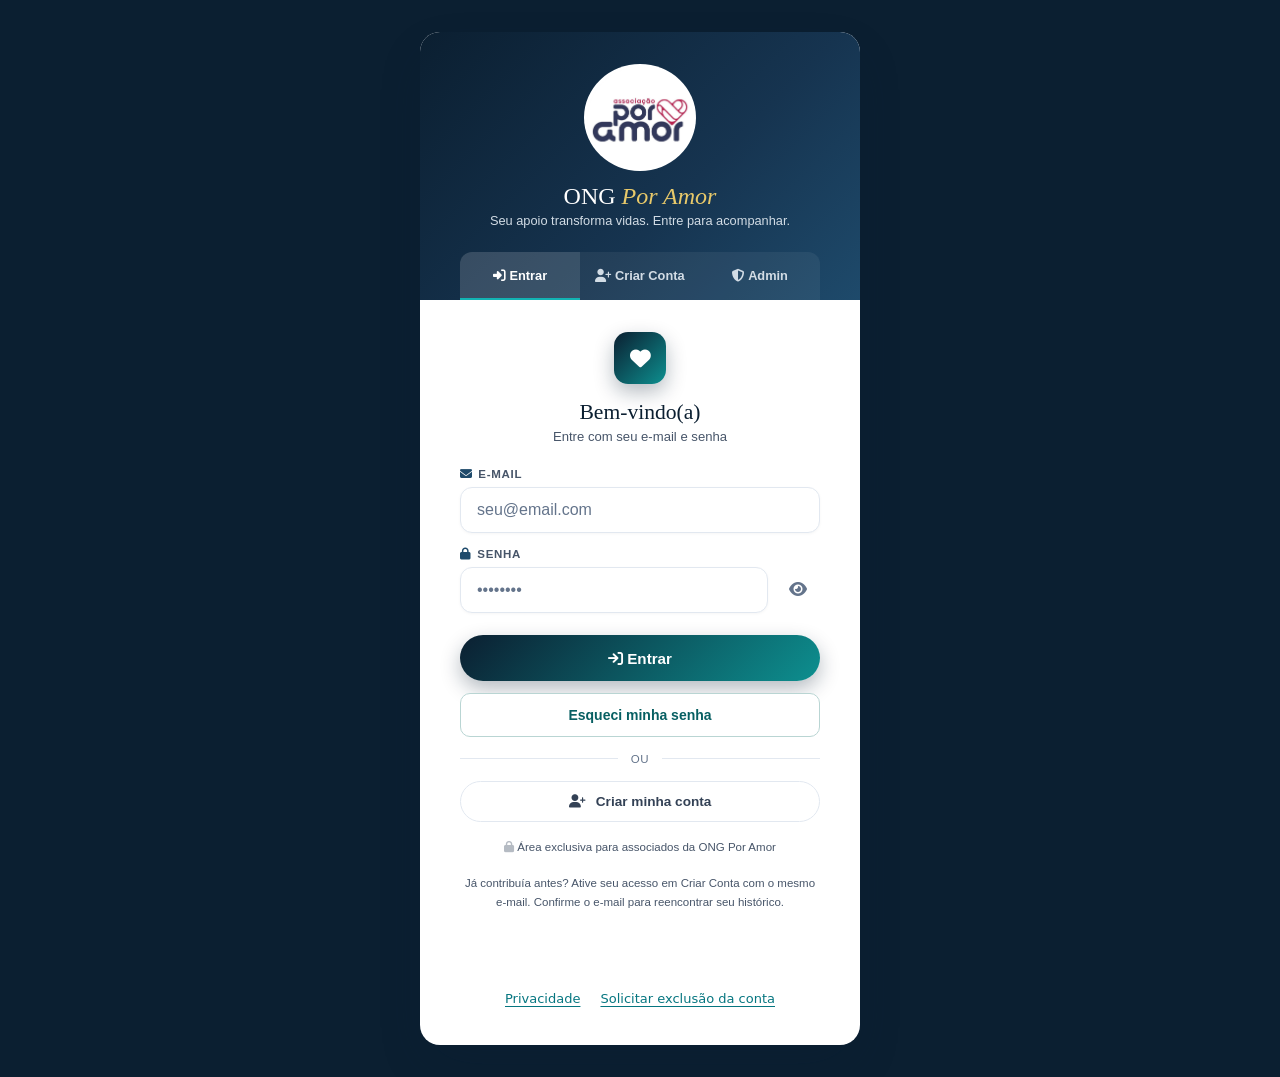
==== index.html @ 37cd0362 "Gera ficha em branco completa de associado em PDF" ====
<!DOCTYPE html>
<html lang="pt-BR">
<head>
<meta charset="UTF-8">
<meta name="viewport" content="width=device-width, initial-scale=1.0">
<title>ONG Por Amor · Sistema Integrado</title>
<meta name="description" content="Faça parte da ONG Por Amor. Acompanhe suas contribuições e ajude a transformar vidas com solidariedade.">
<link rel="canonical" href="https://www.ongporamor.top/">
<meta property="og:type" content="website">
<meta property="og:locale" content="pt_BR">
<meta property="og:site_name" content="ONG Por Amor">
<meta property="og:title" content="ONG Por Amor · Juntos transformamos vidas">
<meta property="og:description" content="Acompanhe suas contribuições e faça parte dessa corrente de solidariedade.">
<meta property="og:url" content="https://www.ongporamor.top/">
<meta property="og:image" content="https://www.ongporamor.top/assets/por-amor-logo.png?v=20261017">
<meta property="og:image:secure_url" content="https://www.ongporamor.top/assets/por-amor-logo.png?v=20261017">
<meta property="og:image:type" content="image/png">
<meta property="og:image:width" content="909">
<meta property="og:image:height" content="867">
<meta property="og:image:alt" content="Logo da Associação Por Amor">
<meta name="twitter:card" content="summary_large_image">
<meta name="twitter:title" content="ONG Por Amor · Juntos transformamos vidas">
<meta name="twitter:description" content="Faça parte dessa corrente de solidariedade.">
<meta name="twitter:image" content="https://www.ongporamor.top/assets/por-amor-logo.png?v=20261017">
<link rel="icon" type="image/png" href="assets/por-amor-logo.png">
<link rel="apple-touch-icon" href="assets/por-amor-logo.png">

<link rel="stylesheet" href="vendor/fontawesome.css?v=c880eb3d25c7">
<script src="vendor/chart-4.4.1.js?v=81ffafe13c37"></script>

<script>
window.__APP_CONFIG__ = {
  SUPA_URL:    'https://unidzfxifxjruonbjspe.supabase.co',
  SUPA_KEY:    'eyJhbGciOiJIUzI1NiIsInR5cCI6IkpXVCJ9.eyJpc3MiOiJzdXBhYmFzZSIsInJlZiI6InVuaWR6ZnhpZnhqcnVvbmJqc3BlIiwicm9sZSI6ImFub24iLCJpYXQiOjE3NzI4NTc0MTEsImV4cCI6MjA4ODQzMzQxMX0.0R_FvMXHDvt34bpa5Fi9pkJcu_zGy8Av86wVaXp2F3o'
};
</script>

<style>
:root{
  --navy:#0b1f31;--navy-mid:#163450;--navy-light:#1e4a6b;
  --teal:#0d8f8f;--teal-light:#12b3b3;--teal-pale:rgba(13,143,143,0.08);
  --gold:#e8c96a;--cream:#faf8f4;
  --white:#fff;--gray-50:#f8fafc;--gray-100:#f1f5f9;
  --gray-200:#e2e8f0;--gray-300:#cbd5e1;--gray-400:#94a3b8;
  --gray-600:#475569;--gray-700:#334155;--gray-900:#0f172a;
  --success:#059669;--success-pale:rgba(5,150,105,0.1);
  --warn:#d97706;--warn-pale:rgba(217,119,6,0.1);
  --error:#dc2626;--error-pale:rgba(220,38,38,0.1);
  --r:12px;--R:20px;--shadow:0 20px 50px -12px rgba(11,31,49,.3);
  --tr:all .22s cubic-bezier(.4,0,.2,1);
}
*,*::before,*::after{margin:0;padding:0;box-sizing:border-box}
html{scroll-behavior:smooth}
body{font-family:'DM Sans',sans-serif;background:var(--navy);min-height:100vh;color:var(--gray-900)}

/* ── APP SHELL ── */
#app{display:flex;flex-direction:column;min-height:100vh}
.view{display:none;min-height:100vh}
.view.active{display:block}

/* ── NAVIGATION BAR ── */
.topbar{
  position:sticky;top:0;z-index:100;
  background:rgba(11,31,49,.95);backdrop-filter:blur(12px);
  border-bottom:1px solid rgba(255,255,255,.07);
  display:flex;align-items:center;padding:0 2rem;height:60px;gap:1rem;
}
.topbar-logo{display:flex;align-items:center;gap:.6rem;margin-right:1.5rem;text-decoration:none}
.topbar-logo .logo-heart{font-size:1.4rem;animation:hb 2.5s ease-in-out infinite}
@keyframes hb{0%,100%{transform:scale(1)}15%{transform:scale(1.12)}30%{transform:scale(1)}45%{transform:scale(1.07)}}
.topbar-logo span{font-family:'DM Serif Display',serif;font-size:1.15rem;color:#fff;font-style:italic}
.topbar-logo .logo-img{height:64px;width:auto;border-radius:6px;margin-right:4px}
.topbar-nav{display:flex;gap:.25rem;flex:1}
.nav-btn{
  background:transparent;border:none;color:rgba(255,255,255,.5);
  padding:.5rem 1rem;border-radius:var(--r);cursor:pointer;
  font-family:'DM Sans',sans-serif;font-size:.85rem;font-weight:500;
  transition:var(--tr);display:flex;align-items:center;gap:.5rem;white-space:nowrap;
}
.nav-btn:hover{background:rgba(255,255,255,.07);color:rgba(255,255,255,.8)}
.nav-btn.active{background:rgba(13,143,143,.2);color:var(--teal-light)}
.nav-btn.admin-btn{margin-left:auto;color:rgba(255,255,255,.25);font-size:.78rem}
.nav-btn.admin-btn:hover{color:rgba(255,255,255,.5)}

/* ── PAGE WRAPPER ── */
.page-wrap{max-width:1100px;margin:0 auto;padding:2rem 1.5rem}

/* ── CARD ── */
.card{background:var(--white);border-radius:var(--R);overflow:hidden;box-shadow:var(--shadow)}

/* ── CARD HEADER ── */
.card-header{
  background:linear-gradient(135deg,var(--navy) 0%,var(--navy-mid) 60%,var(--navy-light) 100%);
  padding:0;position:relative;overflow:hidden;
}
.hdr-art{position:absolute;inset:0;pointer-events:none}
.hdr-art::before{content:'';position:absolute;width:400px;height:400px;border-radius:50%;background:radial-gradient(circle,rgba(13,143,143,.2),transparent 70%);top:-150px;right:-80px}
.hdr-art::after{content:'';position:absolute;width:300px;height:300px;border-radius:50%;background:radial-gradient(circle,rgba(232,201,106,.1),transparent 70%);bottom:-80px;left:40%}
.hdr-inner{position:relative;z-index:1;padding:2.2rem 2.5rem;display:flex;align-items:flex-start;gap:1.5rem}
.hdr-icon{width:64px;height:64px;border-radius:18px;background:linear-gradient(135deg,var(--teal),var(--teal-light));display:flex;align-items:center;justify-content:center;font-size:1.8rem;box-shadow:0 12px 28px rgba(13,143,143,.5);flex-shrink:0;animation:hb 2.5s ease-in-out infinite}
.hdr-tag{font-size:.7rem;font-weight:700;color:var(--teal-light);letter-spacing:.18em;text-transform:uppercase;margin-bottom:.3rem}
.hdr-title{font-family:'DM Serif Display',serif;font-size:2.1rem;color:#fff;line-height:1.1;margin-bottom:.2rem}
.hdr-title em{font-style:italic;color:var(--gold)}
.hdr-sub{font-size:.9rem;font-weight:300;color:rgba(255,255,255,.55);margin-bottom:1.2rem}
.hdr-chips{display:flex;flex-wrap:wrap;gap:.4rem .8rem}
.chip{display:inline-flex;align-items:center;gap:.4rem;font-size:.72rem;color:rgba(255,255,255,.55);background:rgba(255,255,255,.06);border:1px solid rgba(255,255,255,.1);padding:.25rem .8rem;border-radius:100px}
.chip i{color:var(--gold);font-size:.65rem}

/* ── STEP NAV ── */
.step-nav{display:flex;border-top:1px solid rgba(255,255,255,.07)}
.sn-item{flex:1;padding:.9rem 1.2rem;display:flex;align-items:center;gap:.7rem;cursor:pointer;transition:var(--tr);border-right:1px solid rgba(255,255,255,.07);position:relative}
.sn-item:last-child{border-right:none}
.sn-item::after{content:'';position:absolute;bottom:0;left:0;right:0;height:3px;background:var(--teal);transform:scaleX(0);transition:var(--tr)}
.sn-item.active::after{transform:scaleX(1)}
.sn-item.active{background:rgba(255,255,255,.05)}
.sn-num{width:26px;height:26px;border-radius:50%;background:rgba(255,255,255,.08);display:flex;align-items:center;justify-content:center;font-size:.72rem;font-weight:700;color:rgba(255,255,255,.35);transition:var(--tr);flex-shrink:0}
.sn-item.active .sn-num,.sn-item.done .sn-num{background:var(--teal);color:#fff}
.sn-lbl{font-size:.75rem;font-weight:500;color:rgba(255,255,255,.35);transition:var(--tr);line-height:1.2}
.sn-sub{font-size:.65rem;font-weight:400;color:rgba(255,255,255,.2);display:block}
.sn-item.active .sn-lbl,.sn-item.done .sn-lbl{color:rgba(255,255,255,.8)}

/* ── CARD BODY ── */
.card-body{padding:2.5rem;background:var(--gray-50)}
.form-page{display:none;animation:pgIn .35s ease both}
.form-page.active{display:block}
@keyframes pgIn{from{opacity:0;transform:translateX(18px)}to{opacity:1;transform:translateX(0)}}

/* ── PAGE HEADER ── */
.pg-hdr{display:flex;align-items:center;gap:1rem;margin-bottom:2rem}
.pg-icon{width:46px;height:46px;border-radius:13px;background:linear-gradient(135deg,var(--navy-light),var(--teal));display:flex;align-items:center;justify-content:center;color:#fff;font-size:1.1rem;box-shadow:0 8px 18px rgba(13,143,143,.28);flex-shrink:0}
.pg-title{font-family:'DM Serif Display',serif;font-size:1.6rem;color:var(--navy);line-height:1}
.pg-desc{font-size:.82rem;color:var(--gray-600);margin-top:.2rem}

/* ── FORM GRID ── */
.fg{display:grid;gap:1.3rem 1.8rem}
.g1{grid-template-columns:1fr}
.g2{grid-template-columns:repeat(2,1fr)}
.g3{grid-template-columns:repeat(3,1fr)}
.g4{grid-template-columns:repeat(4,1fr)}
.s2{grid-column:span 2}.s3{grid-column:span 3}.s4{grid-column:span 4}
.field{display:flex;flex-direction:column;gap:.45rem;position:relative}
.fl{font-size:.72rem;font-weight:700;text-transform:uppercase;letter-spacing:.06em;color:var(--gray-600);display:flex;align-items:center;gap:.35rem}
.fl i{color:var(--navy-light);font-size:.75rem}
.req{color:var(--error);font-size:.9rem}
.fi{background:var(--white);border:1.5px solid var(--gray-200);border-radius:var(--r);padding:.75rem 1rem;font-size:.92rem;font-family:'DM Sans',sans-serif;color:var(--gray-900);outline:none;transition:var(--tr);box-shadow:0 1px 3px rgba(0,0,0,.04)}
.fi::placeholder{color:var(--gray-400)}
.fi:focus{border-color:var(--teal);box-shadow:0 0 0 4px rgba(13,143,143,.1)}
select.fi{cursor:pointer}
.ferr{font-size:.75rem;color:var(--error);display:none;align-items:center;gap:.3rem;margin-top:-.2rem}
.field.err .fi{border-color:var(--error)}
.field.err .ferr{display:flex}
.field.ok .fi{border-color:rgba(5,150,105,.4)}

/* ── CEP ROW ── */
.cep-row{display:flex;gap:.5rem}
.cep-row .fi{flex:1}
.btn-cep{background:linear-gradient(135deg,var(--teal),var(--navy-light));border:none;color:#fff;padding:.75rem 1.2rem;border-radius:var(--r);font-family:'DM Sans',sans-serif;font-size:.82rem;font-weight:600;cursor:pointer;white-space:nowrap;transition:var(--tr);display:flex;align-items:center;gap:.4rem;box-shadow:0 4px 12px rgba(13,143,143,.3)}
.btn-cep:hover{transform:translateY(-1px);box-shadow:0 8px 20px rgba(13,143,143,.4)}
.btn-cep.ld i{animation:spin .8s linear infinite}
@keyframes spin{to{transform:rotate(360deg)}}

/* ── SECTION SEP ── */
.sep{display:flex;align-items:center;gap:.8rem;margin:2rem 0 1.3rem}
.sep-line{flex:1;height:1px;background:var(--gray-200)}
.sep-lbl{font-size:.7rem;font-weight:700;text-transform:uppercase;letter-spacing:.1em;color:var(--gray-400);white-space:nowrap}

/* ── RADIO CARDS ── */
.rc-wrap{display:flex;flex-wrap:wrap;gap:.8rem;margin-top:.3rem}
.rc{position:relative}
.rc input[type=radio]{position:absolute;opacity:0;width:0;height:0}
.rc-lbl{display:flex;align-items:center;gap:.7rem;padding:.65rem 1.2rem;background:var(--white);border:1.5px solid var(--gray-200);border-radius:100px;cursor:pointer;font-size:.88rem;font-weight:500;color:var(--gray-700);transition:var(--tr);user-select:none;box-shadow:0 1px 3px rgba(0,0,0,.04)}
.rc-lbl i{font-size:.85rem;color:var(--gray-400)}
.rc input:checked+.rc-lbl{border-color:var(--teal);background:rgba(13,143,143,.07);color:var(--navy);box-shadow:0 0 0 3px rgba(13,143,143,.12)}
.rc input:checked+.rc-lbl i{color:var(--teal)}

/* ── AMOUNT BOX ── */
.amount-box{background:var(--white);border:1.5px solid var(--gray-200);border-radius:var(--r);padding:1.2rem 1.5rem;display:flex;align-items:center;gap:1.5rem;flex-wrap:wrap}
.amount-lbl{font-size:.82rem;font-weight:500;color:var(--gray-700);display:flex;align-items:center;gap:.4rem}
.amount-lbl i{color:var(--teal)}
.ai-wrap{display:flex;align-items:center;background:var(--gray-50);border:1.5px solid var(--gray-200);border-radius:var(--r);padding:0 .8rem;transition:var(--tr)}
.ai-wrap:focus-within{border-color:var(--teal);box-shadow:0 0 0 4px rgba(13,143,143,.1)}
.ai-cur{font-weight:700;color:var(--navy-light);font-size:.95rem}
.ai-input{border:none;background:transparent;outline:none;font-family:'DM Serif Display',serif;font-size:1.5rem;color:var(--navy);width:110px;padding:.55rem .4rem}
.ai-per{font-size:.82rem;color:var(--gray-600)}
.amount-hint{font-size:.72rem;color:var(--gray-400);padding:.2rem .7rem;background:var(--gray-50);border-radius:100px}
.amount-hint strong{color:var(--teal)}

/* ── TOGGLES ── */
.toggle-row{display:flex;align-items:center;justify-content:space-between;padding:1.1rem 1.3rem;background:var(--white);border:1.5px solid var(--gray-200);border-radius:var(--r);margin-bottom:.8rem;transition:var(--tr)}
.toggle-row:hover{border-color:var(--gray-300)}
.ti{flex:1;padding-right:1.5rem}
.ti-title{font-size:.92rem;font-weight:600;color:var(--navy)}
.ti-desc{font-size:.78rem;color:var(--gray-600);margin-top:.15rem;line-height:1.5}
.tsw{position:relative;flex-shrink:0}
.tsw input{opacity:0;position:absolute;width:0;height:0}
.trk{display:block;width:48px;height:26px;background:var(--gray-200);border-radius:100px;cursor:pointer;transition:var(--tr);position:relative}
.trk::after{content:'';position:absolute;top:3px;left:3px;width:20px;height:20px;background:#fff;border-radius:50%;transition:var(--tr);box-shadow:0 2px 5px rgba(0,0,0,.2)}
.tsw input:checked+.trk{background:var(--teal)}
.tsw input:checked+.trk::after{transform:translateX(22px)}

/* ── DECLARATION ── */
.decl{background:var(--white);border:1.5px solid var(--gray-200);border-radius:var(--r);padding:1.5rem;border-left:5px solid var(--teal);position:relative;overflow:hidden;margin-bottom:1.5rem}
.decl::before{content:'"';font-family:'DM Serif Display',serif;font-size:7rem;line-height:1;color:rgba(13,143,143,.07);position:absolute;top:-10px;left:8px;pointer-events:none}
.decl p{font-size:.92rem;line-height:1.8;color:var(--gray-700);position:relative;z-index:1}
.decl strong{color:var(--navy)}

/* ── SIGNATURE SECTION ── */
.sig-options{display:flex;gap:1rem;margin-bottom:1.5rem;flex-wrap:wrap}
.sig-opt{flex:1;min-width:200px;padding:1rem 1.3rem;background:var(--white);border:1.5px solid var(--gray-200);border-radius:var(--r);cursor:pointer;transition:var(--tr);display:flex;align-items:center;gap:.8rem}
.sig-opt:hover{border-color:var(--teal)}
.sig-opt.selected{border-color:var(--teal);background:rgba(13,143,143,.06);box-shadow:0 0 0 3px rgba(13,143,143,.12)}
.sig-opt i{font-size:1.3rem;color:var(--gray-400)}
.sig-opt.selected i{color:var(--teal)}
.sig-opt-title{font-size:.88rem;font-weight:600;color:var(--navy)}
.sig-opt-desc{font-size:.75rem;color:var(--gray-600)}
.sig-panel{display:none;animation:pgIn .3s ease both}
.sig-panel.active{display:block}
#canvas-wrap{position:relative;border:1.5px solid var(--gray-200);border-radius:var(--r);overflow:hidden;background:#fff;cursor:crosshair}
canvas#sig-canvas{display:block;touch-action:none;width:100%;height:180px}
.sig-canvas-actions{display:flex;gap:.6rem;margin-top:.5rem}
.btn-sig-clear{background:var(--gray-100);border:1px solid var(--gray-200);color:var(--gray-700);padding:.5rem 1rem;border-radius:var(--r);font-family:'DM Sans',sans-serif;font-size:.82rem;font-weight:600;cursor:pointer;display:flex;align-items:center;gap:.4rem;transition:var(--tr)}
.btn-sig-clear:hover{background:var(--gray-200)}
.govbr-box{background:rgba(0,89,179,.05);border:1.5px solid rgba(0,89,179,.2);border-radius:var(--r);padding:1.5rem;text-align:center}
.govbr-logo{font-size:1.1rem;font-weight:800;color:#1351b4;letter-spacing:.02em;margin-bottom:.5rem}
.govbr-logo span{font-size:.75rem;font-weight:400;display:block;color:#555;margin-top:.1rem}
.btn-govbr{background:#1351b4;border:none;color:#fff;padding:.8rem 2rem;border-radius:var(--r);font-family:'DM Sans',sans-serif;font-size:.9rem;font-weight:700;cursor:pointer;transition:var(--tr);display:inline-flex;align-items:center;gap:.5rem;margin-top:.8rem;box-shadow:0 4px 14px rgba(19,81,180,.3)}
.btn-govbr:hover{background:#0d47a1;transform:translateY(-1px)}

/* ── SUMMARY ── */
.sum-card{background:var(--white);border-radius:var(--r);border:1.5px solid var(--gray-200);overflow:hidden;margin-bottom:1.2rem}
.sum-hdr{background:var(--navy);padding:.9rem 1.3rem;display:flex;align-items:center;gap:.7rem}
.sum-hdr-title{font-size:.82rem;font-weight:600;color:#fff}
.sum-hdr i{color:var(--gold)}
.sum-body{padding:1.2rem 1.3rem}
.sum-row{display:flex;justify-content:space-between;align-items:flex-start;padding:.5rem 0;border-bottom:1px dashed var(--gray-200);gap:1rem}
.sum-row:last-child{border-bottom:none}
.sum-k{font-size:.8rem;color:var(--gray-600);font-weight:500;min-width:130px}
.sum-v{font-size:.88rem;font-weight:600;color:var(--navy);text-align:right}
.sum-v.empty{color:var(--gray-400);font-weight:400;font-style:italic}

/* ── SIG GRID ── */
.sig-grid{display:grid;grid-template-columns:repeat(3,1fr);gap:2rem;margin-top:1.8rem}
.sig-block .sig-lbl{font-size:.72rem;font-weight:700;text-transform:uppercase;letter-spacing:.06em;color:var(--gray-600);margin-bottom:.7rem;display:flex;align-items:center;gap:.35rem}
.sig-line{border-bottom:2px solid var(--navy);padding-bottom:2rem}
.sig-hint{font-size:.75rem;color:var(--gray-400);margin-top:.35rem}

/* ── NAV BUTTONS ── */
.nav-btns{display:flex;justify-content:space-between;align-items:center;margin-top:2.5rem;padding-top:1.8rem;border-top:1px solid var(--gray-200);gap:1rem}
.btn-back{background:transparent;border:1.5px solid var(--gray-300);color:var(--gray-700);padding:.78rem 1.6rem;border-radius:100px;font-family:'DM Sans',sans-serif;font-size:.88rem;font-weight:600;cursor:pointer;transition:var(--tr);display:flex;align-items:center;gap:.5rem}
.btn-back:hover{border-color:var(--gray-600);background:var(--gray-100)}
.btn-next{background:linear-gradient(135deg,var(--teal) 0%,var(--navy-light) 100%);border:none;color:#fff;padding:.78rem 2rem;border-radius:100px;font-family:'DM Sans',sans-serif;font-size:.88rem;font-weight:700;cursor:pointer;transition:var(--tr);display:flex;align-items:center;gap:.5rem;box-shadow:0 8px 20px rgba(13,143,143,.3);margin-left:auto}
.btn-next:hover{transform:translateY(-2px);box-shadow:0 12px 28px rgba(13,143,143,.4)}
.btn-submit-final{background:linear-gradient(135deg,var(--navy) 0%,var(--navy-light) 50%,var(--teal) 100%);border:none;color:#fff;padding:.9rem 2.2rem;border-radius:100px;font-family:'DM Sans',sans-serif;font-size:.92rem;font-weight:700;cursor:pointer;transition:var(--tr);display:flex;align-items:center;gap:.7rem;box-shadow:0 12px 28px rgba(11,31,49,.4);margin-left:auto}
.btn-submit-final:hover{transform:translateY(-2px);box-shadow:0 18px 36px rgba(11,31,49,.5)}

/* ── CARD FOOTER ── */
.card-footer{padding:1.2rem 2.5rem;background:var(--white);border-top:1px solid var(--gray-200);display:flex;justify-content:space-between;align-items:center;flex-wrap:wrap;gap:.5rem}
.cf-l,.cf-r{font-size:.78rem;color:var(--gray-400);display:flex;align-items:center;gap:.4rem}

/* ── SUCCESS ── */
.success-screen{display:none;text-align:center;padding:4rem 2rem;animation:pgIn .5s ease both}
.success-screen.active{display:block}
.suc-icon{width:90px;height:90px;background:linear-gradient(135deg,var(--teal),var(--navy-light));border-radius:50%;display:flex;align-items:center;justify-content:center;font-size:2.2rem;color:#fff;margin:0 auto 1.8rem;box-shadow:0 20px 40px rgba(13,143,143,.4);animation:popIn .5s cubic-bezier(.175,.885,.32,1.275) both .2s}
@keyframes popIn{from{transform:scale(0);opacity:0}to{transform:scale(1);opacity:1}}
.suc-title{font-family:'DM Serif Display',serif;font-size:2.2rem;color:var(--navy);margin-bottom:.8rem}
.suc-desc{font-size:.95rem;color:var(--gray-600);max-width:460px;margin:0 auto 1.8rem;line-height:1.7}
.pix-box{background:var(--gray-50);border:1.5px solid var(--gray-200);border-radius:var(--r);padding:1.3rem 1.8rem;max-width:480px;margin:0 auto;text-align:left}
.pix-title{font-size:.7rem;font-weight:700;text-transform:uppercase;letter-spacing:.08em;color:var(--teal);margin-bottom:.7rem}
.pix-key{font-family:'DM Serif Display',serif;font-size:1.4rem;color:var(--navy);background:#fff;border:1.5px solid var(--gray-200);padding:.7rem 1.1rem;border-radius:var(--r);display:flex;align-items:center;justify-content:space-between;gap:.8rem;margin-bottom:.5rem;flex-wrap:wrap}
.btn-copy{background:var(--teal);border:none;color:#fff;padding:.35rem .9rem;border-radius:100px;font-size:.76rem;font-weight:600;cursor:pointer;font-family:'DM Sans',sans-serif;transition:var(--tr)}
.btn-copy:hover{background:var(--navy-light)}

/* ── TOAST ── */
.toast{position:fixed;bottom:1.8rem;left:50%;transform:translateX(-50%) translateY(120px);background:var(--navy);color:#fff;padding:.7rem 1.4rem;border-radius:100px;font-size:.88rem;font-weight:500;box-shadow:0 10px 30px rgba(0,0,0,.3);z-index:9999;display:flex;align-items:center;gap:.5rem;transition:transform .3s cubic-bezier(.175,.885,.32,1.275);white-space:nowrap}
.toast.show{transform:translateX(-50%) translateY(0)}
.toast i{color:var(--teal-light)}
.toast.err i{color:#f87171}

/* ── EYE TOGGLE (senha visível) ── */
.pw-wrap{display:flex;align-items:center;gap:.5rem}
.pw-wrap .fi{flex:1}
.btn-eye{background:none;border:none;cursor:pointer;color:var(--gray-400);font-size:1rem;line-height:1;padding:.3rem .4rem;transition:color .15s;flex-shrink:0}
.btn-eye:hover{color:var(--navy-light)}

/* ── SELEÇÃO TIPO (Associado / Doador) ── */
.tipo-select-overlay{
  position:fixed;inset:0;background:rgba(11,31,49,.92);
  display:none;align-items:center;justify-content:center;
  z-index:500;padding:1.5rem;backdrop-filter:blur(6px);
}
.tipo-select-overlay.active{display:flex}
.tipo-card{
  background:var(--white);border-radius:var(--R);
  padding:0;max-width:520px;width:100%;overflow:hidden;
  box-shadow:var(--shadow);animation:pgIn .3s ease both;
}
.tipo-card-top{
  background:linear-gradient(135deg,var(--navy),var(--navy-mid),var(--navy-light));
  padding:2rem 2.5rem;text-align:center;position:relative;overflow:hidden;
}
.tipo-card-top::before{content:'';position:absolute;width:300px;height:300px;border-radius:50%;background:radial-gradient(circle,rgba(13,143,143,.25),transparent 70%);top:-100px;right:-80px}
.tipo-card-top-title{font-family:'DM Serif Display',serif;font-size:1.6rem;color:#fff;margin-bottom:.3rem}
.tipo-card-top-sub{font-size:.82rem;color:rgba(255,255,255,.5)}
.tipo-options{display:grid;grid-template-columns:1fr 1fr;gap:1.2rem;padding:2rem 2rem 1.5rem}
.tipo-opt{
  border:2px solid var(--gray-200);border-radius:var(--R);padding:1.6rem 1.2rem;
  text-align:center;cursor:pointer;transition:var(--tr);background:var(--white);
}
.tipo-opt:hover{border-color:var(--teal);transform:translateY(-2px);box-shadow:0 8px 24px rgba(13,143,143,.15)}
.tipo-opt.selected{border-color:var(--teal);background:rgba(13,143,143,.06);box-shadow:0 0 0 4px rgba(13,143,143,.12)}
.tipo-opt-icon{font-size:2.5rem;margin-bottom:.8rem;display:block}
.tipo-opt-title{font-family:'DM Serif Display',serif;font-size:1.2rem;color:var(--navy);margin-bottom:.4rem}
.tipo-opt-desc{font-size:.78rem;color:var(--gray-600);line-height:1.5}
.tipo-footer{padding:0 2rem 2rem;display:flex;gap:.8rem;justify-content:center}

/* ── FICHA DOADOR ── */
.donor-form-overlay{
  position:fixed;inset:0;background:rgba(11,31,49,.92);
  display:none;align-items:center;justify-content:center;
  z-index:500;padding:1.5rem;backdrop-filter:blur(6px);overflow-y:auto;
}
.donor-form-overlay.active{display:flex}
.donor-form-card{
  background:var(--white);border-radius:var(--R);
  max-width:500px;width:100%;overflow:hidden;
  box-shadow:var(--shadow);animation:pgIn .3s ease both;
}
.donor-form-hdr{
  background:linear-gradient(135deg,var(--navy),var(--navy-mid));
  padding:1.5rem 2rem;color:#fff;
}
.donor-form-hdr-title{font-family:'DM Serif Display',serif;font-size:1.4rem;margin-bottom:.2rem}
.donor-form-hdr-sub{font-size:.82rem;color:rgba(255,255,255,.5)}
.donor-form-body{padding:2rem}

/* ── ÁREA DO DOADOR ── */
#view-doador{display:none;min-height:100vh}
#view-doador.active{display:block}

/* ── SIG REQUIRED BANNER ── */
.sig-required-banner{
  display:none;background:var(--error-pale);border:1.5px solid rgba(220,38,38,.25);
  border-radius:var(--r);padding:.9rem 1.2rem;margin-bottom:1rem;
  font-size:.85rem;color:var(--error);font-weight:600;
  align-items:center;gap:.6rem;
}
.sig-required-banner.show{display:flex}

/* ═══════════════════════════════════════
   LOGIN UNIFICADO (Abas: Entrar / Cadastrar / Admin)
═══════════════════════════════════════ */
#view-admin-login{
  background:var(--navy);
  min-height:100vh;
  display:none;
  align-items:center;
  justify-content:center;
  padding:2rem;
  position:relative;
  overflow:hidden;
}
#view-admin-login.active{display:flex;}
.login-card{background:var(--white);border-radius:var(--R);padding:0;width:100%;max-width:440px;box-shadow:var(--shadow);text-align:center;overflow:hidden;position:relative;z-index:1}
.login-card-top{background:linear-gradient(135deg,var(--navy) 0%,var(--navy-mid) 60%,var(--navy-light) 100%);padding:2rem 2.5rem 0;text-align:center}
.login-logo-img{height:72px;width:auto;border-radius:10px;margin-bottom:.8rem}
.login-card-top-title{font-family:'DM Serif Display',serif;font-size:1.5rem;color:#fff;margin-bottom:.2rem}
.login-card-top-sub{font-size:.8rem;color:rgba(255,255,255,.5);margin-bottom:1.5rem}

/* Tab switcher */
.login-tabs{display:flex;background:rgba(255,255,255,.06);border-radius:var(--r) var(--r) 0 0;overflow:hidden;margin:0 -0px}
.login-tab{flex:1;padding:.75rem .5rem;font-family:'DM Sans',sans-serif;font-size:.8rem;font-weight:600;color:rgba(255,255,255,.4);border:none;background:transparent;cursor:pointer;transition:var(--tr);border-bottom:2px solid transparent}
.login-tab.active{color:#fff;background:rgba(255,255,255,.1);border-bottom-color:var(--teal-light)}
.login-tab:hover:not(.active){color:rgba(255,255,255,.7);background:rgba(255,255,255,.05)}

/* Card body */
.login-body{padding:2rem 2.5rem 2.5rem}
.login-panel{display:none}
.login-panel.active{display:block;animation:pgIn .25s ease both}
.login-icon{width:52px;height:52px;background:linear-gradient(135deg,var(--navy),var(--teal));border-radius:14px;display:flex;align-items:center;justify-content:center;font-size:1.3rem;color:#fff;margin:0 auto 1rem;box-shadow:0 8px 20px rgba(11,31,49,.3)}
.login-title{font-family:'DM Serif Display',serif;font-size:1.35rem;color:var(--navy);margin-bottom:.25rem}
.login-sub{font-size:.82rem;color:var(--gray-600);margin-bottom:1.5rem}
.login-field{text-align:left;margin-bottom:.9rem}
.login-err{background:var(--error-pale);border:1px solid rgba(220,38,38,.2);border-radius:var(--r);padding:.75rem 1rem;font-size:.82rem;color:var(--error);display:none;align-items:center;gap:.5rem;margin-bottom:.9rem}
.login-err.show{display:flex}
.login-ok{background:var(--success-pale);border:1px solid rgba(5,150,105,.2);border-radius:var(--r);padding:.75rem 1rem;font-size:.82rem;color:var(--success);display:none;align-items:center;gap:.5rem;margin-bottom:.9rem}
.login-ok.show{display:flex}
.btn-login{width:100%;background:linear-gradient(135deg,var(--navy),var(--teal));border:none;color:#fff;padding:.9rem;border-radius:100px;font-family:'DM Sans',sans-serif;font-size:.95rem;font-weight:700;cursor:pointer;transition:var(--tr);box-shadow:0 8px 20px rgba(11,31,49,.3);margin-top:.5rem}
.btn-login:hover{transform:translateY(-2px);box-shadow:0 12px 28px rgba(11,31,49,.4)}
.btn-login:disabled{opacity:.6;cursor:not-allowed;transform:none}
.login-hint{font-size:.72rem;color:var(--gray-400);margin-top:1rem;line-height:1.5}
.login-divider{display:flex;align-items:center;gap:.8rem;margin:1rem 0;font-size:.72rem;color:var(--gray-400);text-transform:uppercase;letter-spacing:.06em}
.login-divider::before,.login-divider::after{content:'';flex:1;height:1px;background:var(--gray-200)}

/* ═══════════════════════════════════════
   ÁREA DO ASSOCIADO
═══════════════════════════════════════ */
#view-associado{background:var(--gray-50);min-height:100vh}
.assoc-topbar{background:var(--navy);padding:0 2rem;height:56px;display:flex;align-items:center;gap:1rem;border-bottom:1px solid rgba(255,255,255,.07)}
.assoc-brand{font-family:'DM Serif Display',serif;font-style:italic;color:#fff;font-size:1.05rem;display:flex;align-items:center;gap:.5rem}
.assoc-brand img{height:28px;width:auto;border-radius:4px}
.assoc-badge{font-size:.68rem;font-weight:700;background:rgba(232,201,106,.2);color:var(--gold);padding:.15rem .6rem;border-radius:100px;text-transform:uppercase;letter-spacing:.08em}
.assoc-tabs{display:flex;gap:.2rem;margin-left:1rem}
.assoc-tab{background:transparent;border:none;color:rgba(255,255,255,.4);padding:.4rem .9rem;border-radius:var(--r);cursor:pointer;font-family:'DM Sans',sans-serif;font-size:.8rem;font-weight:500;transition:var(--tr)}
.assoc-tab:hover{color:rgba(255,255,255,.7);background:rgba(255,255,255,.05)}
.assoc-tab.active{background:rgba(232,201,106,.15);color:var(--gold)}
.assoc-spacer{flex:1}
.assoc-content{max-width:1100px;margin:0 auto;padding:2rem 1.5rem;display:grid;gap:1.5rem}
.assoc-panel{display:none;min-height:60vh}
.assoc-panel.active{display:block;animation:fadeIn .2s ease both}
@keyframes fadeIn{from{opacity:0}to{opacity:1}}

/* Boas-vindas */
.assoc-welcome{background:linear-gradient(135deg,var(--navy) 0%,var(--navy-mid) 60%,var(--navy-light) 100%);border-radius:var(--R);padding:2rem 2.5rem;color:#fff;display:flex;align-items:center;gap:2rem;margin-bottom:1.5rem;position:relative;overflow:hidden}
.assoc-welcome::after{content:'❤️';position:absolute;right:2rem;top:50%;transform:translateY(-50%);font-size:5rem;opacity:.08}
.assoc-welcome-avatar{width:56px;height:56px;border-radius:50%;background:linear-gradient(135deg,var(--teal),var(--gold));display:flex;align-items:center;justify-content:center;font-size:1.4rem;font-weight:700;color:#fff;flex-shrink:0;box-shadow:0 8px 20px rgba(0,0,0,.2)}
.assoc-welcome-name{font-family:'DM Serif Display',serif;font-size:1.5rem;line-height:1.1}
.assoc-welcome-sub{font-size:.83rem;color:rgba(255,255,255,.55);margin-top:.25rem}

/* Cards de info */
.assoc-cards{display:grid;grid-template-columns:repeat(auto-fit,minmax(220px,1fr));gap:1rem;margin-bottom:1.5rem}
.assoc-card{background:var(--white);border-radius:var(--R);padding:1.5rem;box-shadow:0 2px 8px rgba(0,0,0,.06);border:1px solid var(--gray-100)}
.assoc-card-icon{width:40px;height:40px;border-radius:12px;display:flex;align-items:center;justify-content:center;font-size:1rem;margin-bottom:.8rem}
.assoc-card-icon.teal{background:var(--teal-pale);color:var(--teal)}
.assoc-card-icon.gold{background:rgba(232,201,106,.12);color:var(--warn)}
.assoc-card-icon.green{background:var(--success-pale);color:var(--success)}
.assoc-card-icon.red{background:var(--error-pale);color:var(--error)}
.assoc-card-label{font-size:.72rem;font-weight:700;text-transform:uppercase;letter-spacing:.06em;color:var(--gray-400);margin-bottom:.3rem}
.assoc-card-value{font-family:'DM Serif Display',serif;font-size:1.6rem;color:var(--navy);line-height:1}
.assoc-card-sub{font-size:.78rem;color:var(--gray-600);margin-top:.3rem}

/* Seção ficha resumo */
.assoc-section{background:var(--white);border-radius:var(--R);border:1px solid var(--gray-100);overflow:hidden;box-shadow:0 2px 8px rgba(0,0,0,.06)}
.assoc-section-hdr{background:var(--gray-50);padding:1rem 1.5rem;border-bottom:1px solid var(--gray-100);display:flex;align-items:center;justify-content:space-between;gap:1rem}
.assoc-section-title{font-size:.9rem;font-weight:700;color:var(--navy);display:flex;align-items:center;gap:.5rem}
.assoc-section-body{padding:1.5rem}
.assoc-row{display:flex;gap:.5rem;padding:.55rem 0;border-bottom:1px solid var(--gray-50);align-items:flex-start}
.assoc-row:last-child{border-bottom:none}
.assoc-key{font-size:.78rem;font-weight:700;text-transform:uppercase;letter-spacing:.04em;color:var(--gray-400);min-width:140px;padding-top:.05rem}
.assoc-val{font-size:.88rem;color:var(--navy);font-weight:500}

/* Pagamentos do associado */
.pay-list{display:flex;flex-direction:column;gap:.7rem}
.pay-item{display:flex;align-items:center;gap:1rem;padding:1rem 1.2rem;border-radius:var(--r);border:1.5px solid var(--gray-200);background:var(--white);transition:var(--tr)}
.pay-item.pago{border-color:rgba(5,150,105,.2);background:rgba(5,150,105,.03)}
.pay-item.pendente{border-color:rgba(217,119,6,.25);background:rgba(217,119,6,.03)}
.pay-item.vencido{border-color:rgba(220,38,38,.2);background:rgba(220,38,38,.03)}
.pay-item-icon{width:36px;height:36px;border-radius:10px;display:flex;align-items:center;justify-content:center;font-size:.95rem;flex-shrink:0}
.pay-item.pago .pay-item-icon{background:var(--success-pale);color:var(--success)}
.pay-item.pendente .pay-item-icon{background:var(--warn-pale);color:var(--warn)}
.pay-item.vencido .pay-item-icon{background:var(--error-pale);color:var(--error)}
.pay-item-mes{font-weight:700;color:var(--navy);font-size:.9rem}
.pay-item-info{font-size:.78rem;color:var(--gray-600)}
.pay-item-val{margin-left:auto;font-weight:700;font-size:.95rem}
.pay-item.pago .pay-item-val{color:var(--success)}
.pay-item.pendente .pay-item-val{color:var(--warn)}
.pay-item.vencido .pay-item-val{color:var(--error)}
.pay-item-badge{font-size:.68rem;font-weight:700;padding:.15rem .6rem;border-radius:100px;text-transform:uppercase;letter-spacing:.05em;margin-left:.5rem}
.pay-badge-pago{background:var(--success-pale);color:var(--success)}
.pay-badge-pend{background:var(--warn-pale);color:var(--warn)}
.pay-badge-venc{background:var(--error-pale);color:var(--error)}

/* Botão MP no painel do associado */
.btn-mp-pagar{display:inline-flex;align-items:center;gap:.6rem;background:linear-gradient(135deg,#009ee3,#0070b4);color:#fff;border:none;padding:.7rem 1.4rem;border-radius:100px;font-family:'DM Sans',sans-serif;font-size:.85rem;font-weight:700;cursor:pointer;box-shadow:0 6px 18px rgba(0,158,226,.3);transition:var(--tr)}
.btn-mp-pagar:hover{transform:translateY(-2px);box-shadow:0 10px 24px rgba(0,158,226,.4)}

.assoc-no-ficha{text-align:center;padding:3rem 2rem;color:var(--gray-400)}
.assoc-no-ficha i{font-size:3rem;margin-bottom:1rem;display:block;color:var(--gray-300)}
.assoc-no-ficha p{font-size:.9rem;margin-bottom:1.5rem;line-height:1.6}

/* ═══════════════════════════════════════
   ADMIN PANEL
═══════════════════════════════════════ */
#view-admin{background:var(--gray-50);min-height:100vh}
.admin-topbar{background:var(--navy);padding:0 2rem;height:56px;display:flex;align-items:center;gap:1.2rem;border-bottom:1px solid rgba(255,255,255,.07)}
.admin-brand{font-family:'DM Serif Display',serif;font-style:italic;color:#fff;font-size:1.1rem;display:flex;align-items:center;gap:.5rem}
.admin-brand .logo-img{height:28px;width:auto;border-radius:4px}
.admin-badge{font-size:.68rem;font-weight:700;background:rgba(13,143,143,.3);color:var(--teal-light);padding:.15rem .6rem;border-radius:100px;text-transform:uppercase;letter-spacing:.08em}
.admin-tabs{display:flex;gap:.2rem;margin-left:1.5rem}
.atab{background:transparent;border:none;color:rgba(255,255,255,.4);padding:.4rem .9rem;border-radius:var(--r);cursor:pointer;font-family:'DM Sans',sans-serif;font-size:.8rem;font-weight:500;transition:var(--tr)}
.atab:hover{color:rgba(255,255,255,.7);background:rgba(255,255,255,.05)}
.atab.active{background:rgba(13,143,143,.2);color:var(--teal-light)}
.atab-spacer{flex:1}
.btn-logout{background:transparent;border:1px solid rgba(255,255,255,.15);color:rgba(255,255,255,.4);padding:.35rem .9rem;border-radius:100px;font-family:'DM Sans',sans-serif;font-size:.75rem;cursor:pointer;transition:var(--tr)}
.btn-logout:hover{color:rgba(255,255,255,.7);border-color:rgba(255,255,255,.3)}
.admin-content{padding:1.8rem 2rem;max-width:1300px;margin:0 auto}
.admin-view{display:none;min-height:60vh}
.admin-view.active{display:block;animation:fadeIn .2s ease both}

/* Filters */
.filters-bar{background:var(--white);border:1px solid var(--gray-200);border-radius:var(--R);padding:1.2rem 1.5rem;margin-bottom:1.5rem;display:flex;flex-wrap:wrap;gap:1rem;align-items:flex-end}
.filter-group{display:flex;flex-direction:column;gap:.35rem;min-width:140px}
.filter-label{font-size:.7rem;font-weight:700;text-transform:uppercase;letter-spacing:.06em;color:var(--gray-600)}
.filter-input{background:var(--gray-50);border:1.5px solid var(--gray-200);border-radius:var(--r);padding:.55rem .9rem;font-size:.85rem;font-family:'DM Sans',sans-serif;outline:none;transition:var(--tr)}
.filter-input:focus{border-color:var(--teal);box-shadow:0 0 0 3px rgba(13,143,143,.1)}
.btn-filter-clear{background:transparent;border:1.5px solid var(--gray-200);color:var(--gray-600);padding:.55rem 1rem;border-radius:var(--r);font-family:'DM Sans',sans-serif;font-size:.82rem;font-weight:600;cursor:pointer;transition:var(--tr);display:flex;align-items:center;gap:.4rem;align-self:flex-end}
.btn-filter-clear:hover{border-color:var(--gray-400);background:var(--gray-100)}

/* Table */
.table-wrap{background:var(--white);border:1px solid var(--gray-200);border-radius:var(--R);overflow:hidden}
.table-header{padding:1rem 1.5rem;border-bottom:1px solid var(--gray-200);display:flex;align-items:center;justify-content:space-between;gap:1rem;flex-wrap:wrap}
.table-title{font-size:.9rem;font-weight:700;color:var(--navy);display:flex;align-items:center;gap:.5rem}
.badge{display:inline-flex;align-items:center;padding:.2rem .7rem;border-radius:100px;font-size:.72rem;font-weight:700}
.badge-blue{background:rgba(30,74,107,.1);color:var(--navy-light)}
.badge-green{background:var(--success-pale);color:var(--success)}
.badge-warn{background:var(--warn-pale);color:var(--warn)}
.badge-red{background:var(--error-pale);color:var(--error)}
.badge-gray{background:var(--gray-100);color:var(--gray-600)}
.table-scroll{overflow-x:auto}
table{width:100%;border-collapse:collapse}
th{font-size:.72rem;font-weight:700;text-transform:uppercase;letter-spacing:.04em;color:var(--gray-600);padding:.7rem 1rem;background:var(--gray-50);border-bottom:1px solid var(--gray-200);text-align:left;white-space:nowrap}
td{font-size:.85rem;color:var(--gray-700);padding:.75rem 1rem;border-bottom:1px solid var(--gray-100);vertical-align:middle}
tr:last-child td{border-bottom:none}
tr:hover td{background:var(--gray-50)}
.td-name{font-weight:600;color:var(--navy)}
.td-num{font-size:.78rem;color:var(--gray-400)}

/* Action buttons */
.btn-sm{padding:.35rem .8rem;border-radius:var(--r);font-family:'DM Sans',sans-serif;font-size:.75rem;font-weight:600;cursor:pointer;transition:var(--tr);border:none;display:inline-flex;align-items:center;gap:.3rem;white-space:nowrap}
.btn-sm-teal{background:rgba(13,143,143,.1);color:var(--teal);border:1px solid rgba(13,143,143,.2)}
.btn-sm-teal:hover{background:var(--teal);color:#fff}
.btn-sm-green{background:var(--success-pale);color:var(--success);border:1px solid rgba(5,150,105,.2)}
.btn-sm-green:hover{background:var(--success);color:#fff}
.btn-sm-warn{background:var(--warn-pale);color:var(--warn);border:1px solid rgba(217,119,6,.2)}
.btn-sm-warn:hover{background:var(--warn);color:#fff}
.btn-sm-navy{background:rgba(11,31,49,.08);color:var(--navy);border:1px solid rgba(11,31,49,.15)}
.btn-sm-navy:hover{background:var(--navy);color:#fff}
.btn-sm-red{background:var(--error-pale);color:var(--error);border:1px solid rgba(220,38,38,.2)}
.actions-cell{display:flex;gap:.4rem;flex-wrap:wrap}

/* Payment checklist */
.pay-month-row{display:flex;align-items:center;gap:.5rem;flex-wrap:wrap}
.pay-chip{display:inline-flex;align-items:center;gap:.3rem;padding:.25rem .6rem;border-radius:100px;font-size:.7rem;font-weight:600;cursor:pointer;border:1px solid transparent;transition:var(--tr)}
.pay-chip.paid{background:var(--success-pale);color:var(--success);border-color:rgba(5,150,105,.2)}
.pay-chip.pending{background:var(--warn-pale);color:var(--warn);border-color:rgba(217,119,6,.2)}
.pay-chip.overdue{background:var(--error-pale);color:var(--error);border-color:rgba(220,38,38,.2)}

/* Modal */
.modal-overlay{position:fixed;inset:0;background:rgba(11,31,49,.6);backdrop-filter:blur(4px);z-index:500;display:none;align-items:center;justify-content:center;padding:1.5rem}
.modal-overlay.open{display:flex}
.modal{background:var(--white);border-radius:var(--R);width:100%;max-width:580px;max-height:88vh;overflow-y:auto;box-shadow:var(--shadow);animation:popIn .3s ease both}
.modal-hdr{padding:1.3rem 1.5rem;border-bottom:1px solid var(--gray-200);display:flex;align-items:center;justify-content:space-between}
.modal-title{font-size:1rem;font-weight:700;color:var(--navy);display:flex;align-items:center;gap:.5rem}
.modal-close{background:var(--gray-100);border:none;width:30px;height:30px;border-radius:50%;cursor:pointer;font-size:.9rem;color:var(--gray-600);display:flex;align-items:center;justify-content:center;transition:var(--tr)}
.modal-close:hover{background:var(--gray-200)}
.modal-body{padding:1.5rem}
.msg-template{background:var(--gray-50);border:1.5px solid var(--gray-200);border-radius:var(--r);padding:1rem;font-size:.88rem;color:var(--gray-700);line-height:1.7;white-space:pre-wrap;margin-bottom:1.2rem}
.modal-actions{display:flex;gap:.7rem;flex-wrap:wrap}
.btn-wa{background:#25D366;border:none;color:#fff;padding:.7rem 1.4rem;border-radius:100px;font-family:'DM Sans',sans-serif;font-size:.85rem;font-weight:700;cursor:pointer;transition:var(--tr);display:flex;align-items:center;gap:.5rem;box-shadow:0 4px 14px rgba(37,211,102,.3)}
.btn-wa:hover{transform:translateY(-1px);box-shadow:0 8px 20px rgba(37,211,102,.4)}
.btn-email-send{background:var(--navy-light);border:none;color:#fff;padding:.7rem 1.4rem;border-radius:100px;font-family:'DM Sans',sans-serif;font-size:.85rem;font-weight:700;cursor:pointer;transition:var(--tr);display:flex;align-items:center;gap:.5rem;box-shadow:0 4px 14px rgba(30,74,107,.3)}
.btn-email-send:hover{transform:translateY(-1px)}

/* ═══════════════════════════════════════
   DASHBOARD
═══════════════════════════════════════ */
.kpi-grid{display:grid;grid-template-columns:repeat(4,1fr);gap:1.2rem;margin-bottom:1.5rem}
.kpi{background:var(--white);border:1px solid var(--gray-200);border-radius:var(--R);padding:1.3rem 1.5rem;position:relative;overflow:hidden;transition:var(--tr)}
.kpi:hover{box-shadow:0 8px 24px rgba(0,0,0,.08)}
.kpi::before{content:'';position:absolute;top:0;left:0;right:0;height:3px}
.kpi.teal::before{background:linear-gradient(90deg,var(--teal),var(--teal-light))}
.kpi.green::before{background:linear-gradient(90deg,#059669,#10b981)}
.kpi.warn::before{background:linear-gradient(90deg,#d97706,#f59e0b)}
.kpi.navy::before{background:linear-gradient(90deg,var(--navy),var(--navy-light))}
.kpi-icon{width:40px;height:40px;border-radius:11px;display:flex;align-items:center;justify-content:center;font-size:1.1rem;margin-bottom:.8rem}
.kpi.teal .kpi-icon{background:rgba(13,143,143,.1);color:var(--teal)}
.kpi.green .kpi-icon{background:var(--success-pale);color:var(--success)}
.kpi.warn .kpi-icon{background:var(--warn-pale);color:var(--warn)}
.kpi.navy .kpi-icon{background:rgba(11,31,49,.08);color:var(--navy)}
.kpi-label{font-size:.72rem;font-weight:700;text-transform:uppercase;letter-spacing:.06em;color:var(--gray-600);margin-bottom:.3rem}
.kpi-value{font-family:'DM Serif Display',serif;font-size:2rem;color:var(--navy);line-height:1}
.kpi-sub{font-size:.76rem;color:var(--gray-400);margin-top:.3rem;display:flex;align-items:center;gap:.3rem}
.kpi-up{color:var(--success)}.kpi-down{color:var(--error)}

.charts-grid{display:grid;grid-template-columns:1fr 1fr;gap:1.2rem;margin-bottom:1.5rem}
.chart-card{background:var(--white);border:1px solid var(--gray-200);border-radius:var(--R);padding:1.5rem;overflow:hidden}
.chart-card.wide{grid-column:span 2}
.chart-title{font-size:.88rem;font-weight:700;color:var(--navy);margin-bottom:.3rem}
.chart-sub{font-size:.75rem;color:var(--gray-500);margin-bottom:1.2rem}
.chart-wrap{position:relative;height:200px}

/* Print */
@media print{
  .topbar,.admin-topbar,.filters-bar,.actions-cell,.nav-btns,.btn-next,.btn-back,.btn-submit-final{display:none!important}
  body{background:#fff!important}
  .card,.table-wrap{box-shadow:none!important;border:1px solid #ccc!important}
}
@keyframes pulse-sync{0%,100%{opacity:1;box-shadow:0 0 5px var(--teal-light)}50%{opacity:.5;box-shadow:0 0 12px var(--teal-light)}}

/* ── POPUP OVERLAY ── */
.popup-overlay{position:fixed;inset:0;background:rgba(11,31,49,.5);backdrop-filter:blur(6px);z-index:600;display:none;align-items:center;justify-content:center;padding:1.5rem}
.popup-overlay.open{display:flex;animation:pgIn .25s ease both}
.popup-box{background:#fff;border-radius:var(--R);padding:2.5rem 2rem;max-width:400px;width:100%;text-align:center;box-shadow:0 30px 60px rgba(0,0,0,.3);animation:popIn .35s cubic-bezier(.175,.885,.32,1.275) both}
.popup-icon-wrap{font-size:3rem;margin-bottom:1rem}
.popup-t{font-family:'DM Serif Display',serif;font-size:1.5rem;color:var(--navy);margin-bottom:.5rem}
.popup-m{font-size:.9rem;color:var(--gray-600);line-height:1.6;margin-bottom:1.5rem}
.popup-close-btn{background:linear-gradient(135deg,var(--teal),var(--navy-light));border:none;color:#fff;padding:.7rem 2rem;border-radius:100px;font-family:'DM Sans',sans-serif;font-size:.9rem;font-weight:700;cursor:pointer;transition:var(--tr);box-shadow:0 6px 18px rgba(13,143,143,.3)}
.popup-close-btn:hover{transform:translateY(-2px)}

/* Responsive */
@media(max-width:900px){.kpi-grid{grid-template-columns:repeat(2,1fr)}.charts-grid{grid-template-columns:1fr}.chart-card.wide{grid-column:span 1}.g2,.g3,.g4{grid-template-columns:1fr}.s2,.s3,.s4{grid-column:span 1}.sig-grid{grid-template-columns:1fr}}
@media(max-width:600px){.hdr-inner{padding:1.5rem;flex-direction:column;gap:1rem}.hdr-title{font-size:1.7rem}.card-body{padding:1.5rem}.step-nav{flex-wrap:wrap}.sn-item{min-width:50%}.sn-sub{display:none}.admin-tabs{display:none}}

/* ═══════════════════════════════════════════════════════════════
   RESPONSIVO / MOBILE — breakpoints 768px e 480px
═══════════════════════════════════════════════════════════════ */
@media (max-width:768px){

  /* ── Topbar associado ── */
  .assoc-topbar{padding:0 1rem;height:auto;min-height:56px;flex-wrap:wrap;gap:.5rem;padding-top:.5rem;padding-bottom:.5rem}
  .assoc-brand{font-size:.9rem}
  .assoc-tabs{margin-left:0;gap:.1rem;width:100%;overflow-x:auto;padding-bottom:.25rem;-webkit-overflow-scrolling:touch;scrollbar-width:none}
  .assoc-tabs::-webkit-scrollbar{display:none}
  .assoc-tab{font-size:.72rem;padding:.35rem .7rem;white-space:nowrap;flex-shrink:0}
  .assoc-spacer{display:none}
  .btn-logout{font-size:.7rem;padding:.3rem .7rem}

  /* ── Conteúdo associado ── */
  .assoc-content{padding:1rem .75rem;gap:1rem}

  /* ── Boas-vindas ── */
  .assoc-welcome{padding:1.2rem 1rem;gap:1rem;margin-bottom:1rem}
  .assoc-welcome::after{font-size:3rem;right:1rem}
  .assoc-welcome-avatar{width:44px;height:44px;font-size:1.1rem;flex-shrink:0}
  .assoc-welcome-name{font-size:1.15rem}
  .assoc-welcome-sub{font-size:.75rem}

  /* ── Cards de resumo ── */
  .assoc-cards{grid-template-columns:repeat(2,1fr);gap:.7rem;margin-bottom:1rem}
  .assoc-card{padding:1rem}
  .assoc-card-value{font-size:1.3rem}

  /* ── Grid dos atalhos (Meu Cadastro / Pagamentos) ── */
  div[style*="grid-template-columns:1fr 1fr"]{
    display:grid!important;
    grid-template-columns:1fr!important;
  }

  /* ── Seção / ficha ── */
  .assoc-section-hdr{flex-direction:column;align-items:flex-start;gap:.5rem;padding:.85rem 1rem}
  .assoc-section-body{padding:1rem}
  .assoc-row{flex-direction:column;gap:.2rem;padding:.5rem 0}
  .assoc-key{min-width:unset;font-size:.72rem}
  .assoc-val{font-size:.85rem}

  /* ── Cabeçalho pagamentos + botão atualizar ── */
  .assoc-section-hdr > div:last-child{width:100%;justify-content:space-between}
  #btn-sync-pags{font-size:.75rem;padding:.4rem .9rem}

  /* ── Itens de pagamento ── */
  .pay-item{flex-wrap:wrap;gap:.7rem;padding:.85rem 1rem}
  .pay-item-val{margin-left:0;width:100%;text-align:right;font-size:.9rem}
  .pay-item-mes{font-size:.85rem}
  .pay-item-info{font-size:.73rem}
  .btn-mp-pagar{width:100%;justify-content:center;margin-top:.3rem;font-size:.8rem;padding:.6rem 1rem}

  /* ── Topbar admin ── */
  .admin-topbar{padding:0 .75rem;height:auto;min-height:52px;flex-wrap:wrap;gap:.4rem;padding-top:.4rem;padding-bottom:.4rem}
  .admin-brand{font-size:.9rem}
  .admin-badge{display:none}
  .admin-tabs{margin-left:0;gap:.1rem;overflow-x:auto;-webkit-overflow-scrolling:touch;scrollbar-width:none}
  .admin-tabs::-webkit-scrollbar{display:none}
  .atab{font-size:.72rem;padding:.35rem .65rem;white-space:nowrap;flex-shrink:0}
  .atab-spacer{display:none}

  /* ── Admin content ── */
  .admin-content{padding:1rem .75rem}

  /* ── Filters bar ── */
  .filters-bar{padding:.9rem;gap:.7rem}
  .filter-group{min-width:calc(50% - .35rem);flex:1}

  /* ── KPI grid (dashboard) ── */
  .kpi-grid{grid-template-columns:repeat(2,1fr);gap:.7rem}
  .kpi{padding:1rem}
  .kpi-value{font-size:1.3rem}

  /* ── Tabela associados ── */
  .table-scroll{overflow-x:auto;-webkit-overflow-scrolling:touch}
  th,td{padding:.55rem .7rem;font-size:.78rem}
  .pay-month-row{gap:.3rem}
  .pay-chip{font-size:.65rem;padding:.2rem .45rem}
  .actions-cell{flex-wrap:wrap;gap:.3rem}
  .btn-sm{font-size:.7rem;padding:.3rem .6rem}

  /* ── Modal ── */
  .modal{max-width:100%;margin:.5rem;border-radius:var(--r)}
  .modal-body{padding:1rem}

  /* ── Page wrap (formulário) ── */
  .page-wrap{padding:1rem .75rem}
  .card-body{padding:1.2rem 1rem}
  .fg.g2,.fg.g3,.fg.g4{grid-template-columns:1fr}
  .s2,.s3,.s4{grid-column:span 1}
  .hdr-inner{padding:1.4rem 1.2rem;gap:1rem;flex-wrap:wrap}
  .hdr-title{font-size:1.5rem}
  .step-nav{overflow-x:auto;-webkit-overflow-scrolling:touch}
  .sn-item{min-width:110px}
  .nav-btns{flex-direction:column;gap:.8rem}
  .btn-back,.btn-next,.btn-submit-final{width:100%;justify-content:center;margin-left:0}
  .sig-grid{grid-template-columns:1fr;gap:1rem}

  /* ── Login ── */
  .login-card{max-width:100%;margin:.5rem}
  .login-card-top{padding:1.5rem 1.2rem 0}
  .login-body{padding:1.5rem 1.2rem 2rem}
  .login-tabs .login-tab{font-size:.72rem;padding:.65rem .3rem}

  /* ── Toast ── */
  .toast{font-size:.8rem;padding:.6rem 1rem;max-width:calc(100vw - 2rem);white-space:normal;text-align:center}

  /* ── MP financeiro cards ── */
  .mp-kpi-row{flex-direction:column!important;gap:.7rem!important}
}

@media (max-width:480px){
  .assoc-cards{grid-template-columns:1fr}
  .kpi-grid{grid-template-columns:1fr}
  .filter-group{min-width:100%;flex:1 1 100%}
  .assoc-welcome{flex-direction:column;align-items:flex-start;gap:.8rem}
  .modal{margin:.25rem;border-radius:12px}
  .modal-actions{flex-direction:column}
  .btn-wa,.btn-email-send{width:100%;justify-content:center}
  table{font-size:.75rem}
}

/* ── Print ── */
@media print{
  .assoc-topbar,.admin-topbar,.topbar,.toast,.modal-overlay{display:none!important}
  .admin-content,.assoc-content,.page-wrap{padding:.5rem!important;max-width:100%!important}
  .table-scroll{overflow:visible!important}
}


/* ═══════════════════════════════════════════════════════
   BOTTOM NAV — barra inferior estilo app (só mobile)
═══════════════════════════════════════════════════════ */
.bottom-nav{
  display:none; /* oculta no desktop */
}

@media (max-width:768px){
  /* Mostra a bottom nav */
  .bottom-nav{
    display:flex;
    position:fixed;
    bottom:0; left:0; right:0;
    height:64px;
    background:var(--navy);
    border-top:1px solid rgba(255,255,255,.1);
    z-index:200;
    box-shadow:0 -4px 20px rgba(0,0,0,.25);
    padding-bottom:env(safe-area-inset-bottom, 0px); /* iPhone X+ */
  }

  /* Esconde abas do topo no mobile */
  .assoc-tabs{display:none!important}
  .assoc-spacer{display:none!important}
  .btn-logout{ display:none!important } /* agora está na bottom nav */

  /* Topbar mobile: só logo + badge + sync dot */
  .assoc-topbar{
    height:52px;
    padding:0 1rem;
    justify-content:space-between;
  }

  /* Conteúdo: margem inferior para não ficar atrás da bottom nav */
  .assoc-content{
    padding-bottom:80px!important;
  }

  /* Cada item da bottom nav */
  .bnav-item{
    flex:1;
    display:flex;
    flex-direction:column;
    align-items:center;
    justify-content:center;
    gap:4px;
    background:transparent;
    border:none;
    color:rgba(255,255,255,.4);
    font-family:'DM Sans',sans-serif;
    font-size:.62rem;
    font-weight:600;
    cursor:pointer;
    transition:all .18s ease;
    padding:.4rem .2rem;
    position:relative;
    letter-spacing:.02em;
    text-transform:uppercase;
  }

  .bnav-item i{
    font-size:1.2rem;
    transition:all .18s ease;
  }

  .bnav-item:hover{
    color:rgba(255,255,255,.7);
    background:rgba(255,255,255,.04);
  }

  /* Estado ativo */
  .bnav-item.active{
    color:var(--gold);
  }

  .bnav-item.active i{
    transform:translateY(-2px);
    filter:drop-shadow(0 0 6px rgba(232,201,106,.5));
  }

  /* Linha indicadora no topo do item ativo */
  .bnav-item.active::before{
    content:'';
    position:absolute;
    top:0; left:20%; right:20%;
    height:2px;
    background:var(--gold);
    border-radius:0 0 4px 4px;
  }

  /* Botão Sair: cor diferente */
  .bnav-item:last-child{
    color:rgba(255,255,255,.25);
  }
  .bnav-item:last-child:hover{
    color:rgba(220,38,38,.7);
  }
}


@media (max-width:768px){
  /* Admin: esconde abas do topo, coloca na bottom nav */
  .admin-tabs{ display:none!important }
  .atab-spacer{ display:none!important }
  #view-admin .btn-logout{ display:none!important }

  /* Admin: padding para não ficar atrás da bottom nav */
  .admin-content{ padding-bottom:80px!important }

  /* Admin bottom nav — reutiliza estilos do .bottom-nav */
  .admin-bottom-nav{ display:flex!important }

  /* Topbar admin mobile: só logo + badge + sync */
  .admin-topbar{
    height:52px;
    padding:0 1rem;
    justify-content:space-between;
  }
  #rt-sync-dot{ margin-right:0 }
}

</style>
<link rel="stylesheet" href="improvements.css?v=b0ce7867231b">
<script src="domain.js?v=1d8daa23769d"></script>
</head>
<body>
<div id="app">

<div id="view-form" class="view">
  <div class="page-wrap">
    <div class="card">
      <div class="card-header">
        <div class="hdr-art"></div>
        <div class="hdr-inner">
          <img class="brand-logo form-brand-logo" src="assets/por-amor-logo.png" width="80" height="76" alt="Associação Por Amor">
          <div>
            <div class="hdr-tag">Ficha de Associação</div>
            <div class="hdr-title">ONG <em>Por Amor</em></div>
            <div class="hdr-sub">Transformando vidas através do amor e da solidariedade</div>
            <div class="hdr-chips">
              <span class="chip"><i class="fas fa-id-card"></i> CNPJ 54.286.499/0001-74</span>
              <span class="chip"><i class="fas fa-map-pin"></i> Campina Grande · PB</span>
              <span class="chip"><i class="fas fa-envelope"></i>Poramorongcg@gmail.com</span>
              <span class="chip"><i class="fas fa-phone"></i> (83) 98231-5427</span>
            </div>
          </div>
        </div>
        <div class="step-nav" id="stepNav">
          <div class="sn-item active" data-step="1"><div class="sn-num">1</div><div><div class="sn-lbl">Dados Pessoais</div><span class="sn-sub">Identificação e endereço</span></div></div>
          <div class="sn-item" data-step="2"><div class="sn-num">2</div><div><div class="sn-lbl">Contribuição</div><span class="sn-sub">Valor e pagamento</span></div></div>
          <div class="sn-item" data-step="3"><div class="sn-num">3</div><div><div class="sn-lbl">Declarações</div><span class="sn-sub">LGPD e autorizações</span></div></div>
          <div class="sn-item" data-step="4"><div class="sn-num">4</div><div><div class="sn-lbl">Assinatura</div><span class="sn-sub">Digital ou Gov.br</span></div></div>
          <div class="sn-item" data-step="5"><div class="sn-num">5</div><div><div class="sn-lbl">Revisão</div><span class="sn-sub">Confirmar e enviar</span></div></div>
        </div>
      </div>

      <div class="card-body">
        <div class="form-page active" id="page1">
          <div class="pg-hdr"><div class="pg-icon"><i class="fas fa-user"></i></div><div><div class="pg-title">Dados Pessoais</div><div class="pg-desc">Preencha seus dados de identificação e endereço</div></div></div>
          <div class="fg g2">
            <div class="field s2" id="f-nome"><label class="fl"><i class="fas fa-user"></i> Nome Completo <span class="req">*</span></label><input class="fi" id="inp-nome" type="text" placeholder="Seu nome completo" autocomplete="name"><span class="ferr"><i class="fas fa-exclamation-circle"></i> Campo obrigatório</span></div>
            <div class="field" id="f-nasc"><label class="fl"><i class="fas fa-calendar"></i> Nascimento <span class="req">*</span></label><input class="fi" id="inp-nasc" type="text" placeholder="DD/MM/AAAA" maxlength="10"><span class="ferr"><i class="fas fa-exclamation-circle"></i> Data inválida</span></div>
            <div class="field" id="f-cpf"><label class="fl"><i class="fas fa-id-card"></i> CPF <span class="req">*</span></label><input class="fi" id="inp-cpf" type="text" placeholder="000.000.000-00" maxlength="14"><span class="ferr"><i class="fas fa-exclamation-circle"></i> CPF inválido</span></div>
            <div class="field"><label class="fl"><i class="fas fa-id-badge"></i> RG</label><input class="fi" id="inp-rg" type="text" placeholder="Ex: MG-12.345.678"></div>
            <div class="field"><label class="fl"><i class="fas fa-heart"></i> Estado Civil</label><select class="fi" id="inp-ecivil"><option value="">Selecione...</option><option>Solteiro(a)</option><option>Casado(a)</option><option>Divorciado(a)</option><option>Viúvo(a)</option><option>União Estável</option></select></div>
            <div class="field"><label class="fl"><i class="fas fa-briefcase"></i> Profissão</label><input class="fi" id="inp-prof" type="text" placeholder="Sua profissão"></div>
          </div>
          <div class="sep"><div class="sep-line"></div><span class="sep-lbl"><i class="fas fa-map-marker-alt"></i> Endereço</span><div class="sep-line"></div></div>
          <div class="fg g2">
            <div class="field"><label class="fl"><i class="fas fa-mail-bulk"></i> CEP</label><div class="cep-row"><input class="fi" id="inp-cep" type="text" placeholder="58407-490" maxlength="9"><button class="btn-cep" id="btn-cep"><i class="fas fa-search"></i> Buscar</button></div></div>
            <div class="field"><label class="fl"><i class="fas fa-city"></i> Cidade / UF</label><input class="fi" id="inp-cidade" type="text" placeholder="Campina Grande / PB" readonly></div>
            <div class="field s2"><label class="fl"><i class="fas fa-road"></i> Logradouro</label><input class="fi" id="inp-log" type="text" placeholder="Rua, Avenida..."></div>
            <div class="field"><label class="fl"><i class="fas fa-hashtag"></i> Número</label><input class="fi" id="inp-num" type="text" placeholder="1148"></div>
            <div class="field"><label class="fl"><i class="fas fa-layer-group"></i> Complemento</label><input class="fi" id="inp-comp" type="text" placeholder="Apto, bloco..."></div>
            <div class="field"><label class="fl"><i class="fas fa-map"></i> Bairro</label><input class="fi" id="inp-bairro" type="text" placeholder="Bairro"></div>
          </div>
          <div class="sep"><div class="sep-line"></div><span class="sep-lbl"><i class="fas fa-address-book"></i> Contato</span><div class="sep-line"></div></div>
          <div class="fg g2">
            <div class="field" id="f-tel"><label class="fl"><i class="fas fa-phone"></i> Telefone / WhatsApp <span class="req">*</span></label><input class="fi" id="inp-tel" type="text" placeholder="(83) 99999-9999" maxlength="15"><span class="ferr"><i class="fas fa-exclamation-circle"></i> Telefone inválido</span></div>
            <div class="field"><label class="fl"><i class="fas fa-envelope"></i> E-mail</label><input class="fi" id="inp-email" type="email" placeholder="seu@email.com"></div>
          </div>
          <div class="nav-btns"><span style="font-size:.78rem;color:var(--gray-400)"><i class="fas fa-asterisk" style="font-size:.6rem"></i> Campos obrigatórios</span><button class="btn-next" onclick="goPage(2)">Próximo <i class="fas fa-arrow-right"></i></button></div>
        </div>

        <div class="form-page" id="page2">
          <div class="pg-hdr"><div class="pg-icon"><i class="fas fa-hand-holding-heart"></i></div><div><div class="pg-title">Contribuição</div><div class="pg-desc">Defina valor, dia de vencimento e forma de pagamento</div></div></div>
          <div class="amount-box">
            <div><div style="font-size:.7rem;font-weight:700;text-transform:uppercase;letter-spacing:.08em;color:var(--teal);margin-bottom:.4rem">Associado Contribuinte</div><div class="amount-lbl"><i class="fas fa-info-circle"></i> Valor mensal</div></div>
            <div class="ai-wrap"><span class="ai-cur">R$</span><input class="ai-input" id="inp-valor" type="text" value="30,00"></div>
            <span class="ai-per">/ mês</span>
            <span class="amount-hint" id="minimum-contribution-hint">Mínimo: <strong data-minimum-associado>Conferindo…</strong></span>
          </div>
          <div class="sep"><div class="sep-line"></div><span class="sep-lbl"><i class="fas fa-calendar-day"></i> Dia de Vencimento</span><div class="sep-line"></div></div>
          <div class="fg g4">
            <div class="field s2"><label class="fl"><i class="fas fa-calendar-alt"></i> Melhor dia para pagamento <span class="req">*</span></label><select class="fi" id="inp-dia">
              <option value="">Selecione o dia...</option>
              <option value="1">Dia 1</option><option value="5">Dia 5</option>
              <option value="10" selected>Dia 10</option><option value="15">Dia 15</option>
              <option value="20">Dia 20</option><option value="25">Dia 25</option><option value="28">Dia 28</option>
            </select></div>
            <div style="grid-column:span 2;background:rgba(13,143,143,.06);border:1.5px solid rgba(13,143,143,.2);border-radius:var(--r);padding:1rem;font-size:.82rem;color:var(--gray-700);display:flex;align-items:center;gap:.7rem">
              <i class="fas fa-lightbulb" style="color:var(--gold)"></i>
              <span>Escolha um dia próximo ao seu recebimento de salário ou benefício para evitar atrasos.</span>
            </div>
          </div>
          <div class="sep"><div class="sep-line"></div><span class="sep-lbl"><i class="fas fa-wallet"></i> Forma de Pagamento</span><div class="sep-line"></div></div>
          <div class="rc-wrap">
            <div class="rc"><input type="radio" name="pag" id="r-pix" value="PIX" checked><label class="rc-lbl" for="r-pix"><i class="fas fa-bolt"></i> PIX</label></div>
            <div class="rc"><input type="radio" name="pag" id="r-mp" value="Mercado Pago"><label class="rc-lbl" for="r-mp"><i class="fas fa-credit-card"></i> Mercado Pago</label></div>
            <div class="rc"><input type="radio" name="pag" id="r-mp-assin" value="Pagamento Automático"><label class="rc-lbl" for="r-mp-assin"><i class="fas fa-repeat"></i> Pgto. Automático</label></div>
            <div class="rc"><input type="radio" name="pag" id="r-tef" value="Transferência bancária"><label class="rc-lbl" for="r-tef"><i class="fas fa-university"></i> Transferência</label></div>
            <div class="rc"><input type="radio" name="pag" id="r-bol" value="Boleto"><label class="rc-lbl" for="r-bol"><i class="fas fa-barcode"></i> Boleto</label></div>
            <div class="rc"><input type="radio" name="pag" id="r-deb" value="Débito automático"><label class="rc-lbl" for="r-deb"><i class="fas fa-calendar-check"></i> Débito Automático</label></div>
            <div class="rc"><input type="radio" name="pag" id="r-out" value="Outro"><label class="rc-lbl" for="r-out"><i class="fas fa-ellipsis-h"></i> Outro</label></div>
          </div>
          <!-- Info: Pgto. Automático -->
          <div id="mp-assin-info" style="display:none;margin-top:1.2rem;padding:1rem 1.3rem;background:rgba(0,158,226,.06);border:1.5px solid rgba(0,158,226,.3);border-radius:var(--r)">
            <div style="font-size:.7rem;font-weight:700;color:#009ee3;text-transform:uppercase;letter-spacing:.08em;margin-bottom:.5rem"><i class="fas fa-repeat"></i> Pagamento Automático — Mercado Pago</div>
            <div style="font-size:.84rem;color:var(--gray-700);line-height:1.6">Com a <strong>Pagamento Automático</strong>, sua contribuição mensal é cobrada automaticamente todo mês, sem precisar pagar manualmente. O débito é feito no cartão de crédito ou conta MP.</div>
          </div>
          <div id="pix-info" style="margin-top:1.2rem;padding:1rem 1.3rem;background:rgba(13,143,143,.06);border:1.5px solid rgba(13,143,143,.25);border-radius:var(--r)">
            <div style="font-size:.7rem;font-weight:700;color:var(--teal);text-transform:uppercase;letter-spacing:.08em;margin-bottom:.4rem"><i class="fas fa-bolt"></i> Chave PIX da ONG</div>
            <div style="display:flex;align-items:center;gap:1rem;flex-wrap:wrap"><span style="font-size:1rem;font-weight:700;color:var(--navy)">(83) 98231-5427 (Celular)</span><button class="btn-copy" onclick="copyPix()"><i class="fas fa-copy"></i> Copiar</button></div>
            <div style="font-size:.78rem;color:var(--gray-600);margin-top:.3rem">ONG Por Amor · Banco Bradesco</div>
          </div>
          <div id="mp-info" style="display:none;margin-top:1.2rem;padding:1rem 1.3rem;background:rgba(0,158,226,.06);border:1.5px solid rgba(0,158,226,.3);border-radius:var(--r)">
            <div style="font-size:.7rem;font-weight:700;color:#009ee3;text-transform:uppercase;letter-spacing:.08em;margin-bottom:.8rem"><i class="fas fa-credit-card"></i> Pagamento via Mercado Pago</div>
            <div id="mp-btn-wrap" style="text-align:center">
              <button onclick="criarPagamentoMP()" style="background:linear-gradient(135deg,#009ee3,#0070b4);border:none;color:#fff;padding:.85rem 2rem;border-radius:var(--r);font-family:'DM Sans',sans-serif;font-size:.95rem;font-weight:700;cursor:pointer;display:inline-flex;align-items:center;gap:.7rem;box-shadow:0 6px 18px rgba(0,158,226,.35);transition:all .2s">
                <i class="fas fa-shopping-cart"></i> Pagar com Mercado Pago
              </button>
            </div>
            <div id="mp-status" style="margin-top:.8rem;font-size:.82rem;color:var(--gray-600);text-align:center"></div>
          </div>
          <div class="nav-btns"><button class="btn-back" onclick="goPage(1)"><i class="fas fa-arrow-left"></i> Voltar</button><button class="btn-next" onclick="goPage(3)">Próximo <i class="fas fa-arrow-right"></i></button></div>
        </div>

        <div class="form-page" id="page3">
          <div class="pg-hdr"><div class="pg-icon"><i class="fas fa-file-signature"></i></div><div><div class="pg-title">Declarações e Autorizações</div><div class="pg-desc">Leia e confirme cada autorização</div></div></div>
          <div class="decl"><p>Declaro que estou ciente das finalidades sociais da Associação, conforme seu <strong>Estatuto Social</strong>; comprometo-me a contribuir mensalmente com o valor indicado; tenho ciência de que as contribuições serão destinadas exclusivamente à manutenção e desenvolvimento das atividades institucionais da entidade; estou ciente de que a condição de associado poderá ser suspensa ou cancelada nos termos do Estatuto Social.</p></div>
          <div class="sep"><div class="sep-line"></div><span class="sep-lbl"><i class="fas fa-shield-alt"></i> LGPD</span><div class="sep-line"></div></div>
          <p style="font-size:.88rem;color:var(--gray-600);line-height:1.7;margin-bottom:1rem">Seus dados são utilizados para cadastro, comunicação institucional e gestão das contribuições. Prestadores de autenticação, infraestrutura, e-mail e pagamentos recebem os dados necessários a esses serviços. Não comercializamos seus dados. Consulte a <a href="https://www.ongporamor.top/privacidade.html" target="_blank" rel="noopener">Política de privacidade</a> para conhecer o tratamento e seus direitos.</p>
          <div class="toggle-row"><div class="ti"><div class="ti-title"><i class="fas fa-database" style="color:var(--teal);margin-right:.4rem"></i> Uso de Dados (LGPD)</div><div class="ti-desc">Autorizo a ONG Por Amor a utilizar meus dados pessoais para fins institucionais.</div></div><div class="tsw"><input type="checkbox" id="t-lgpd" checked><label class="trk" for="t-lgpd"></label></div></div>
          <div class="toggle-row"><div class="ti"><div class="ti-title"><i class="fas fa-camera" style="color:var(--teal);margin-right:.4rem"></i> Uso de Imagem e Vídeo</div><div class="ti-desc">Autorizo o uso da minha imagem em materiais de comunicação institucional da ONG.</div></div><div class="tsw"><input type="checkbox" id="t-img"><label class="trk" for="t-img"></label></div></div>
          <div class="toggle-row"><div class="ti"><div class="ti-title"><i class="fas fa-bell" style="color:var(--teal);margin-right:.4rem"></i> Comunicações</div><div class="ti-desc">Desejo receber informativos e comunicados via WhatsApp e e-mail.</div></div><div class="tsw"><input type="checkbox" id="t-com" checked><label class="trk" for="t-com"></label></div></div>
          <div class="nav-btns"><button class="btn-back" onclick="goPage(2)"><i class="fas fa-arrow-left"></i> Voltar</button><button class="btn-next" onclick="goPage(4)">Próximo <i class="fas fa-arrow-right"></i></button></div>
        </div>

        <div class="form-page" id="page4">
          <div class="pg-hdr"><div class="pg-icon"><i class="fas fa-pen-fancy"></i></div><div><div class="pg-title">Assinatura Digital</div><div class="pg-desc">Assine com o dedo (celular) ou mouse (computador) no campo abaixo</div></div></div>
          <div style="background:rgba(13,143,143,.05);border:1.5px solid rgba(13,143,143,.15);border-radius:var(--r);padding:1rem 1.3rem;margin-bottom:1.2rem;display:flex;align-items:center;gap:.8rem;font-size:.85rem;color:var(--gray-700)">
            <i class="fas fa-info-circle" style="color:var(--teal);font-size:1.1rem;flex-shrink:0"></i>
            <span>Utilize o campo abaixo para assinar digitalmente sua ficha. No celular, use o dedo; no computador, use o mouse. Pressione e arraste para desenhar.</span>
          </div>
          <!-- Banner obrigatório — aparece ao tentar avançar sem assinar -->
          <div class="sig-required-banner" id="sig-required-banner">
            <i class="fas fa-exclamation-triangle"></i>
            A assinatura é obrigatória para concluir o cadastro. Por favor, assine no campo abaixo.
          </div>
          <div id="canvas-wrap" style="position:relative;border:2px solid var(--gray-200);border-radius:var(--r);overflow:hidden;background:#fff;cursor:crosshair;min-height:200px;">
            <div id="sig-placeholder" style="position:absolute;inset:0;display:flex;flex-direction:column;align-items:center;justify-content:center;pointer-events:none;color:var(--gray-300)">
              <i class="fas fa-signature" style="font-size:3rem;margin-bottom:.5rem"></i>
              <span style="font-size:.85rem;font-weight:500">Assine aqui</span>
            </div>
            <canvas id="sig-canvas" style="display:block;touch-action:none;width:100%;height:200px;"></canvas>
          </div>
          <div class="sig-canvas-actions" style="display:flex;gap:.8rem;margin-top:.8rem;align-items:center">
            <button class="btn-sig-clear" onclick="clearCanvas()"><i class="fas fa-eraser"></i> Limpar assinatura</button>
            <span id="sig-status" style="font-size:.82rem;color:var(--success);align-self:center;font-weight:600"></span>
          </div>
          <div class="nav-btns"><button class="btn-back" onclick="goPage(3)"><i class="fas fa-arrow-left"></i> Voltar</button><button class="btn-next" onclick="goPage(5)">Revisar <i class="fas fa-arrow-right"></i></button></div>
        </div>

        <div class="form-page" id="page5">
          <div class="pg-hdr"><div class="pg-icon"><i class="fas fa-clipboard-check"></i></div><div><div class="pg-title">Revisão Final</div><div class="pg-desc">Verifique seus dados antes de enviar</div></div></div>
          <div class="sum-card"><div class="sum-hdr"><i class="fas fa-user"></i><span class="sum-hdr-title">Dados Pessoais</span></div><div class="sum-body" id="sum-pessoais">
            <div class="sum-row"><span class="sum-k">Nome</span><span class="sum-v empty" id="sv-nome">—</span></div>
            <div class="sum-row"><span class="sum-k">CPF</span><span class="sum-v empty" id="sv-cpf">—</span></div>
            <div class="sum-row"><span class="sum-k">Nascimento</span><span class="sum-v empty" id="sv-nasc">—</span></div>
            <div class="sum-row"><span class="sum-k">Profissão</span><span class="sum-v empty" id="sv-prof">—</span></div>
            <div class="sum-row"><span class="sum-k">Telefone</span><span class="sum-v empty" id="sv-tel">—</span></div>
            <div class="sum-row"><span class="sum-k">E-mail</span><span class="sum-v empty" id="sv-email">—</span></div>
            <div class="sum-row"><span class="sum-k">Endereço</span><span class="sum-v empty" id="sv-end">—</span></div>
          </div></div>
          <div class="sum-card"><div class="sum-hdr"><i class="fas fa-hand-holding-heart"></i><span class="sum-hdr-title">Contribuição</span></div><div class="sum-body">
            <div class="sum-row"><span class="sum-k">Valor</span><span class="sum-v" id="sv-valor">R$ 30,00/mês</span></div>
            <div class="sum-row"><span class="sum-k">Dia vencimento</span><span class="sum-v" id="sv-dia">Dia 10</span></div>
            <div class="sum-row"><span class="sum-k">Pagamento</span><span class="sum-v" id="sv-pag">PIX</span></div>
          </div></div>
          <div class="sum-card"><div class="sum-hdr"><i class="fas fa-shield-alt"></i><span class="sum-hdr-title">Autorizações e Assinatura</span></div><div class="sum-body">
            <div class="sum-row"><span class="sum-k">LGPD</span><span class="sum-v" id="sv-lgpd">—</span></div>
            <div class="sum-row"><span class="sum-k">Imagem</span><span class="sum-v" id="sv-img">—</span></div>
            <div class="sum-row"><span class="sum-k">Comunicações</span><span class="sum-v" id="sv-com">—</span></div>
            <div class="sum-row"><span class="sum-k">Assinatura</span><span class="sum-v" id="sv-sig">—</span></div>
          </div></div>
          <div class="sig-grid">
            <div class="sig-block"><div class="sig-lbl"><i class="fas fa-map-pin" style="color:var(--teal)"></i> Local e Data</div><div class="sig-line" style="padding-top:.5rem"><span id="sv-local-data" style="font-size:.88rem;font-weight:600;color:var(--navy)"></span></div><div class="sig-hint">Preenchido automaticamente</div></div>
            <div class="sig-block"><div class="sig-lbl"><i class="fas fa-pen" style="color:var(--teal)"></i> Assinatura do Associado</div><div class="sig-line" style="min-height:60px;display:flex;align-items:center"><img id="sv-sig-img" style="max-height:54px;max-width:100%;display:none;"></div><div class="sig-hint" id="sv-sig-hint">Registrado digitalmente</div></div>
            <div class="sig-block"><div class="sig-lbl"><i class="fas fa-stamp" style="color:var(--teal)"></i> Responsável ONG</div><div class="sig-line" style="padding-top:2rem"></div><div class="sig-hint">Uso interno</div></div>
          </div>
          <div class="nav-btns"><button class="btn-back" onclick="goPage(4)"><i class="fas fa-arrow-left"></i> Voltar</button><button id="submit-ficha" class="btn-submit-final" onclick="associadoLogado ? submitFormAndReturn() : submitForm()"><i class="fas fa-paper-plane"></i> Enviar Ficha de Associação</button></div>
        </div>

        <div class="success-screen" id="suc-screen">
          <div class="suc-icon">✅</div>
          <h2 class="suc-title">Ficha enviada!</h2>
          <p class="suc-desc">Obrigado por se tornar um associado da <strong>ONG Por Amor</strong>! Entraremos em contato em breve para confirmar seu cadastro.</p>
          <div class="pix-box"><div class="pix-title"><i class="fas fa-bolt"></i> Realize sua contribuição via PIX</div><div class="pix-key"><span>(83) 98231-5427</span><button class="btn-copy" onclick="copyPix()"><i class="fas fa-copy"></i> Copiar</button></div><div style="font-size:.78rem;color:var(--gray-600)">Chave Celular · ONG Por Amor</div></div>
          <button class="btn-next" style="margin:2rem auto 0;display:flex" onclick="resetForm()"><i class="fas fa-redo"></i> Nova ficha</button>
        </div>
      </div><div class="card-footer">
        <div class="cf-l"><i class="fas fa-lock"></i> Dados protegidos pela LGPD</div>
        <div class="cf-r" style="display:flex;align-items:center;gap:1rem">
          <button id="btn-voltar-assoc" onclick="showView('view-associado')" style="display:none;background:transparent;border:1px solid var(--gray-200);color:var(--gray-600);padding:.35rem .9rem;border-radius:100px;font-family:'DM Sans',sans-serif;font-size:.78rem;cursor:pointer;transition:var(--tr)"><i class="fas fa-arrow-left"></i> Voltar à minha área</button>
          <span>ONG Por Amor · Cadastro de Associados</span>
        </div>
      </div>
    </div></div></div>

<div id="view-admin-login" class="view active">
  <div class="login-card">
    <div class="login-card-top">
      <img class="brand-logo login-brand-logo" src="assets/por-amor-logo.png" width="112" height="107" alt="Associação Por Amor">
      <div class="login-card-top-title">ONG <em style="font-style:italic;color:var(--gold)">Por Amor</em></div>
      <div class="login-card-top-sub">Faça login ou crie sua conta de associado</div>
      <div class="login-tabs">
        <button class="login-tab active" onclick="switchLoginTab('tab-login')"><i class="fas fa-sign-in-alt"></i> Entrar</button>
        <button class="login-tab" onclick="switchLoginTab('tab-cadastro')"><i class="fas fa-user-plus"></i> Criar Conta</button>
        <button class="login-tab" onclick="switchLoginTab('tab-admin')"><i class="fas fa-shield-halved"></i> Admin</button>
      </div>
    </div>

    <div class="login-body">

      <!-- PAINEL: ENTRAR (associado) -->
      <div class="login-panel active" id="tab-login">
        <div style="text-align:center;margin-bottom:1.2rem">
          <div class="login-icon"><i class="fas fa-heart"></i></div>
          <div class="login-title">Bem-vindo(a)</div>
          <div class="login-sub">Entre com seu e-mail e senha</div>
        </div>
        <div class="login-err" id="assoc-login-err"><i class="fas fa-exclamation-circle"></i> <span id="assoc-login-err-msg">E-mail ou senha incorretos.</span></div>
        <div class="login-field field">
          <label class="fl"><i class="fas fa-envelope"></i> E-mail</label>
          <input class="fi" id="assoc-email-login" type="email" placeholder="seu@email.com" autocomplete="email">
        </div>
        <div class="login-field field">
          <label class="fl"><i class="fas fa-lock"></i> Senha</label>
          <div class="pw-wrap">
            <input class="fi" id="assoc-senha-login" type="password" placeholder="••••••••" autocomplete="current-password">
            <button class="btn-eye" type="button" onclick="togglePw('assoc-senha-login',this)" tabindex="-1"><i class="fas fa-eye"></i></button>
          </div>
        </div>
        <button class="btn-login" id="btn-assoc-login" onclick="doAssocLogin()"><i class="fas fa-arrow-right-to-bracket"></i> Entrar</button>
        <div class="login-divider">ou</div>
        <button style="width:100%;background:transparent;border:1.5px solid var(--gray-200);color:var(--gray-700);padding:.75rem;border-radius:100px;font-family:'DM Sans',sans-serif;font-size:.85rem;font-weight:600;cursor:pointer;transition:var(--tr)" onclick="switchLoginTab('tab-cadastro')">
          <i class="fas fa-user-plus" style="margin-right:.4rem"></i> Criar minha conta
        </button>
        <div class="login-hint"><i class="fas fa-lock" style="opacity:.4"></i> Área exclusiva para associados da ONG Por Amor</div>
      </div>

      <!-- PAINEL: CADASTRAR (associado) -->
      <div class="login-panel" id="tab-cadastro">
        <div style="text-align:center;margin-bottom:1.2rem">
          <div class="login-icon" style="background:linear-gradient(135deg,var(--teal),var(--navy-light))"><i class="fas fa-user-plus"></i></div>
          <div class="login-title">Criar Conta</div>
          <div class="login-sub">Associe-se à ONG Por Amor</div>
        </div>
        <div class="login-err" id="cad-err"><i class="fas fa-exclamation-circle"></i> <span id="cad-err-msg">Erro ao criar conta.</span></div>
        <div class="login-ok" id="cad-ok"><i class="fas fa-check-circle"></i> <span id="cad-ok-msg">Conta criada! Faça login.</span></div>
        <div class="login-field field">
          <label class="fl"><i class="fas fa-user"></i> Nome Completo</label>
          <input class="fi" id="cad-nome" type="text" placeholder="Seu nome completo" autocomplete="name">
        </div>
        <div class="login-field field">
          <label class="fl"><i class="fas fa-envelope"></i> E-mail</label>
          <input class="fi" id="cad-email" type="email" placeholder="seu@email.com" autocomplete="email">
        </div>
        <div class="login-field field">
          <label class="fl"><i class="fas fa-lock"></i> Senha</label>
          <div class="pw-wrap">
            <input class="fi" id="cad-senha" type="password" placeholder="Mínimo 6 caracteres" autocomplete="new-password">
            <button class="btn-eye" type="button" onclick="togglePw('cad-senha',this)" tabindex="-1"><i class="fas fa-eye"></i></button>
          </div>
        </div>
        <div class="login-field field">
          <label class="fl"><i class="fas fa-lock"></i> Repetir Senha</label>
          <div class="pw-wrap">
            <input class="fi" id="cad-senha2" type="password" placeholder="Repita a senha" autocomplete="new-password">
            <button class="btn-eye" type="button" onclick="togglePw('cad-senha2',this)" tabindex="-1"><i class="fas fa-eye"></i></button>
          </div>
        </div>
        <button class="btn-login" style="background:linear-gradient(135deg,var(--teal),var(--navy-light))" id="btn-cadastrar" onclick="doCadastro()"><i class="fas fa-user-plus"></i> Criar Conta</button>
        <div class="login-hint">Ao criar sua conta, você poderá preencher sua ficha de associação e acompanhar seus pagamentos.</div>
      </div>

      <!-- PAINEL: ADMIN -->
      <div class="login-panel" id="tab-admin">
        <div style="text-align:center;margin-bottom:1.2rem">
          <div class="login-icon" style="background:linear-gradient(135deg,var(--navy),var(--navy-light))"><i class="fas fa-shield-halved"></i></div>
          <div class="login-title">Área Admin</div>
          <div class="login-sub">Acesso restrito — ONG Por Amor</div>
        </div>
        <div class="login-err" id="login-err"><i class="fas fa-exclamation-circle"></i> Login ou senha incorretos.</div>
        <div class="login-field field"><label class="fl"><i class="fas fa-user"></i> Login</label><input class="fi" id="adm-login" type="text" placeholder="ongadmin" autocomplete="off"></div>
        <div class="login-field field"><label class="fl"><i class="fas fa-lock"></i> Senha</label>
          <div class="pw-wrap">
            <input class="fi" id="adm-senha" type="password" placeholder="••••••••" autocomplete="off">
            <button class="btn-eye" type="button" onclick="togglePw('adm-senha',this)" tabindex="-1"><i class="fas fa-eye"></i></button>
          </div>
        </div>
        <button id="admin-sign-in" class="btn-login" onclick="doLogin()"><i class="fas fa-arrow-right-to-bracket"></i> Entrar como Admin</button>
        <div class="login-hint"><i class="fas fa-lock" style="opacity:.4"></i> Área exclusiva para administradores da ONG</div>
      </div>

    </div><!-- /login-body -->

  </div>
</div>

<!-- ═══ SELEÇÃO: ASSOCIADO OU DOADOR ═══ -->
<div class="tipo-select-overlay" id="tipo-select-overlay">
  <div class="tipo-card">
    <div class="tipo-card-top">
      <img class="brand-logo choice-brand-logo" src="assets/por-amor-logo.png" width="72" height="69" alt="Associação Por Amor">
      <div class="tipo-card-top-title">Como você quer participar?</div>
      <div class="tipo-card-top-sub">Escolha a forma de colaborar com a ONG Por Amor</div>
    </div>
    <div class="tipo-options">
      <div class="tipo-opt" id="tipo-opt-assoc" onclick="selecionarTipo('associado')">
        <span class="tipo-opt-icon">🤝</span>
        <div class="tipo-opt-title">Associado</div>
        <div class="tipo-opt-desc">Faça parte da ONG com ficha completa, voto em assembleias e acesso ao portal do associado.</div>
      </div>
      <div class="tipo-opt" id="tipo-opt-doador" onclick="selecionarTipo('doador')">
        <span class="tipo-opt-icon">❤️</span>
        <div class="tipo-opt-title">Doador</div>
        <div class="tipo-opt-desc">Contribua mensalmente de forma simplificada, sem burocracia, ajudando nossas causas.</div>
      </div>
    </div>
    <div class="tipo-footer">
      <button class="btn-back" onclick="fecharTipoSelect()"><i class="fas fa-arrow-left"></i> Voltar</button>
      <button class="btn-next" id="btn-tipo-continuar" onclick="continuarTipo()" style="margin-left:0"><i class="fas fa-arrow-right"></i> Continuar</button>
    </div>
  </div>
</div>

<!-- ═══ FICHA SIMPLES DO DOADOR ═══ -->
<div class="donor-form-overlay" id="donor-form-overlay">
  <div class="donor-form-card">
    <div class="donor-form-hdr">
      <img class="brand-logo choice-brand-logo" src="assets/por-amor-logo.png" width="72" height="69" alt="Associação Por Amor">
      <div class="donor-form-hdr-title">❤️ Ficha do Doador</div>
      <div class="donor-form-hdr-sub">Preencha seus dados para começar a contribuir</div>
    </div>
    <div class="donor-form-body">
      <div class="login-err" id="donor-form-err"><i class="fas fa-exclamation-circle"></i> <span id="donor-form-err-msg">Erro.</span></div>
      <div class="fg g1" style="gap:1rem">
        <div class="field"><label class="fl"><i class="fas fa-user"></i> Nome Completo <span class="req">*</span></label><input class="fi" id="df-nome" type="text" placeholder="Seu nome completo" autocomplete="name"></div>
        <div class="field"><label class="fl"><i class="fas fa-envelope"></i> E-mail <span class="req">*</span></label><input class="fi" id="df-email" type="email" placeholder="seu@email.com" autocomplete="email"></div>
        <div class="field"><label class="fl"><i class="fas fa-phone"></i> Telefone <span class="req">*</span></label><input class="fi" id="df-tel" type="text" placeholder="(83) 99999-9999" maxlength="15"></div>
        <div class="field"><label class="fl"><i class="fas fa-calendar-day"></i> Melhor dia para pagamento <span class="req">*</span></label>
          <select class="fi" id="df-dia">
            <option value="">Selecione o dia...</option>
            <option value="1">Dia 1</option><option value="5">Dia 5</option><option value="10">Dia 10</option>
            <option value="15">Dia 15</option><option value="20">Dia 20</option><option value="25">Dia 25</option><option value="28">Dia 28</option>
          </select>
        </div>
        <div class="field"><label class="fl"><i class="fas fa-wallet"></i> Tipo de Pagamento <span class="req">*</span></label>
          <select class="fi" id="df-pgto">
            <option value="">Selecione...</option>
            <option value="PIX">PIX</option>
            <option value="Pagamento Automático">Pagamento Automático</option>
            <option value="Transferência bancária">Transferência Bancária</option>
            <option value="Boleto">Boleto</option>
            <option value="Débito automático">Débito Automático</option>
          </select>
        </div>
        <div class="field"><label class="fl"><i class="fas fa-coins"></i> Valor da Contribuição Mensal <span class="req">*</span></label>
          <div class="ai-wrap" style="background:var(--white);border:1.5px solid var(--gray-200)"><span class="ai-cur">R$</span><input class="ai-input" id="df-valor" type="text" value="" style="font-size:1.2rem"></div>
          <small>Mínimo: <span data-minimum-doador>Conferindo…</span></small>
          <span style="font-size:.75rem;color:var(--gray-400);margin-top:.3rem">Mínimo: <strong style="color:var(--teal)">R$ 10,00</strong></span>
        </div>
      </div>
      <div class="donor-form-actions" style="display:flex;gap:.8rem;margin-top:1.5rem">
        <button class="btn-back" onclick="fecharDonorForm()"><i class="fas fa-arrow-left"></i> Voltar</button>
        <button class="btn-next" style="margin-left:0;flex:1" id="btn-donor-submit" onclick="submitDonorForm()"><i class="fas fa-heart"></i> Confirmar Cadastro</button>
      </div>
    </div>
  </div>
</div>

<!-- ═══════════════ ÁREA DO DOADOR ═══════════════ -->
<div id="view-doador" class="view">

  <!-- TOPBAR DOADOR -->
  <div class="assoc-topbar">
    <div class="assoc-brand">
      <img class="brand-logo" src="assets/por-amor-logo.png" width="40" height="38" alt="Associação Por Amor">
      <span style="font-family:'DM Serif Display',serif;font-style:italic">Por Amor</span>
    </div>
    <span class="assoc-badge" id="doador-badge-nome" style="background:rgba(220,38,38,.15);color:#f87171;border:1px solid rgba(220,38,38,.3)">Doador</span>
    <div class="assoc-tabs" style="margin-left:1.5rem">
      <button class="assoc-tab active" id="dtab-inicio" onclick="showDoadorTab('tab-doador-inicio')"><i class="fas fa-home"></i> Início</button>
      <button class="assoc-tab" id="dtab-pagamentos" onclick="showDoadorTab('tab-doador-pagamentos')"><i class="fas fa-wallet"></i> Pagamentos</button>
    </div>
    <span class="atab-spacer"></span>
    <span id="rt-sync-dot-doador" style="display:inline-flex;align-items:center;gap:.4rem;font-size:.72rem;color:rgba(255,255,255,.4);margin-right:.5rem">
      <span style="display:inline-block;width:7px;height:7px;border-radius:50%;background:var(--teal-light);box-shadow:0 0 5px var(--teal-light);animation:pulse-sync 2s ease-in-out infinite"></span> Tempo real
    </span>
    <button class="btn-logout" onclick="doDoadorLogout()"><i class="fas fa-sign-out-alt"></i> Sair</button>
  </div>

  <div class="assoc-content">

    <!-- ABA: INÍCIO DOADOR -->
    <div class="assoc-panel active" id="tab-doador-inicio">

      <!-- HERO BOAS-VINDAS -->
      <div class="donor-welcome" style="background:linear-gradient(135deg,var(--navy) 0%,var(--navy-mid) 60%,var(--navy-light) 100%);border-radius:var(--R);padding:2rem 2.5rem;margin-bottom:1.5rem;position:relative;overflow:hidden;box-shadow:var(--shadow)">
        <div style="position:absolute;inset:0;pointer-events:none">
          <div style="position:absolute;width:350px;height:350px;border-radius:50%;background:radial-gradient(circle,rgba(220,38,38,.18),transparent 70%);top:-120px;right:-60px"></div>
          <div style="position:absolute;width:200px;height:200px;border-radius:50%;background:radial-gradient(circle,rgba(232,201,106,.12),transparent 70%);bottom:-60px;left:30%"></div>
          <div style="position:absolute;right:2.5rem;top:50%;transform:translateY(-50%);font-size:5rem;opacity:.07">❤️</div>
        </div>
        <div class="donor-identity-row" style="position:relative;z-index:1;display:flex;align-items:center;gap:1.5rem;flex-wrap:wrap">
          <div style="width:60px;height:60px;border-radius:50%;background:linear-gradient(135deg,#dc2626,#991b1b);display:flex;align-items:center;justify-content:center;font-size:1.5rem;box-shadow:0 8px 20px rgba(220,38,38,.4);flex-shrink:0">
            <span id="doador-avatar-inicial" style="color:#fff;font-family:'DM Serif Display',serif;font-weight:700;font-size:1.4rem">D</span>
          </div>
          <div class="donor-identity-copy" style="flex:1">
            <div style="font-size:.7rem;font-weight:700;color:rgba(255,255,255,.45);text-transform:uppercase;letter-spacing:.12em;margin-bottom:.2rem">Área do Doador</div>
            <div id="doador-nome-bem-vindo" style="font-family:'DM Serif Display',serif;font-size:1.7rem;color:#fff;line-height:1.1">Olá! ❤️</div>
            <div id="doador-sub-bem-vindo" style="font-size:.82rem;color:rgba(255,255,255,.5);margin-top:.2rem">Doador · ONG Por Amor</div>
          </div>
          <div class="donor-identity-status" style="display:flex;gap:.5rem;flex-wrap:wrap">
            <span style="background:rgba(220,38,38,.2);border:1px solid rgba(220,38,38,.35);color:#fca5a5;font-size:.72rem;font-weight:700;padding:.3rem .9rem;border-radius:100px;display:flex;align-items:center;gap:.4rem"><i class="fas fa-heart" style="font-size:.65rem"></i> Doador Ativo</span>
          </div>
        </div>
      </div>

      <!-- CARDS DE RESUMO -->
      <div style="display:grid;grid-template-columns:repeat(auto-fit,minmax(200px,1fr));gap:1rem;margin-bottom:1.5rem">

        <!-- Card Contribuição -->
        <div style="background:var(--white);border-radius:var(--R);padding:1.5rem;box-shadow:0 4px 16px rgba(0,0,0,.07);border:1.5px solid var(--gray-100);display:flex;flex-direction:column;gap:.5rem">
          <div style="display:flex;align-items:center;justify-content:space-between">
            <span style="font-size:.7rem;font-weight:700;text-transform:uppercase;letter-spacing:.1em;color:var(--gray-400)">Contribuição</span>
            <div style="width:36px;height:36px;border-radius:10px;background:linear-gradient(135deg,var(--gold),#c9860a);display:flex;align-items:center;justify-content:center;box-shadow:0 4px 10px rgba(232,201,106,.4)">
              <i class="fas fa-coins" style="color:#fff;font-size:.85rem"></i>
            </div>
          </div>
          <div id="doador-valor" style="font-family:'DM Serif Display',serif;font-size:1.9rem;color:var(--navy);line-height:1">R$ —</div>
          <div id="doador-venc-sub" style="font-size:.78rem;color:var(--gray-500)">Venc. todo dia —</div>
          <div id="doador-pgto-tipo" style="font-size:.75rem;color:var(--teal);font-weight:600;margin-top:.2rem"></div>
        </div>

        <!-- Card Situação -->
        <div style="background:var(--white);border-radius:var(--R);padding:1.5rem;box-shadow:0 4px 16px rgba(0,0,0,.07);border:1.5px solid var(--gray-100);display:flex;flex-direction:column;gap:.5rem">
          <div style="display:flex;align-items:center;justify-content:space-between">
            <span style="font-size:.7rem;font-weight:700;text-transform:uppercase;letter-spacing:.1em;color:var(--gray-400)">Situação</span>
            <div style="width:36px;height:36px;border-radius:10px;background:linear-gradient(135deg,var(--success),#047857);display:flex;align-items:center;justify-content:center;box-shadow:0 4px 10px rgba(5,150,105,.3)">
              <i class="fas fa-shield-check" style="color:#fff;font-size:.85rem"></i>
            </div>
          </div>
          <div style="font-family:'DM Serif Display',serif;font-size:1.4rem;color:var(--success);line-height:1">✅ Ativo</div>
          <div style="font-size:.78rem;color:var(--gray-500)">Cadastro confirmado</div>
          <div id="doador-desde" style="font-size:.75rem;color:var(--gray-400);margin-top:.2rem"></div>
        </div>

        <!-- Card Pendência (condicional) -->
        <div id="doador-card-pendente" style="display:none;background:linear-gradient(135deg,#fff7ed,#fff);border-radius:var(--R);padding:1.5rem;box-shadow:0 4px 16px rgba(217,119,6,.12);border:1.5px solid rgba(217,119,6,.25);display:flex;flex-direction:column;gap:.5rem">
          <div style="display:flex;align-items:center;justify-content:space-between">
            <span style="font-size:.7rem;font-weight:700;text-transform:uppercase;letter-spacing:.1em;color:var(--warn)">Pagamento Pendente</span>
            <div style="width:36px;height:36px;border-radius:10px;background:linear-gradient(135deg,var(--warn),#b45309);display:flex;align-items:center;justify-content:center;box-shadow:0 4px 10px rgba(217,119,6,.3)">
              <i class="fas fa-clock" style="color:#fff;font-size:.85rem"></i>
            </div>
          </div>
          <div id="doador-pend-val" style="font-family:'DM Serif Display',serif;font-size:1.9rem;color:var(--warn);line-height:1">R$ —</div>
          <div style="font-size:.78rem;color:var(--gray-600)">Mês atual em aberto</div>
          <button onclick="showDoadorTab('tab-doador-pagamentos')" style="margin-top:.5rem;background:var(--warn);border:none;color:#fff;padding:.5rem 1rem;border-radius:100px;font-family:'DM Sans',sans-serif;font-size:.78rem;font-weight:700;cursor:pointer;display:inline-flex;align-items:center;gap:.4rem;transition:var(--tr);align-self:flex-start">
            <i class="fas fa-credit-card"></i> Pagar agora
          </button>
        </div>

      </div>

      <!-- ATALHOS -->
      <div style="display:grid;grid-template-columns:1fr 1fr;gap:1rem">
        <div style="background:var(--white);border-radius:var(--R);border:1.5px solid var(--gray-200);padding:1.3rem 1.5rem;cursor:pointer;transition:var(--tr);display:flex;align-items:center;gap:1rem" onclick="showDoadorTab('tab-doador-pagamentos')" onmouseover="this.style.borderColor='var(--teal)'" onmouseout="this.style.borderColor='var(--gray-200)'">
          <div style="width:44px;height:44px;border-radius:12px;background:linear-gradient(135deg,var(--navy-light),var(--teal));display:flex;align-items:center;justify-content:center;flex-shrink:0;box-shadow:0 6px 14px rgba(13,143,143,.25)">
            <i class="fas fa-wallet" style="color:#fff;font-size:1rem"></i>
          </div>
          <div>
            <div style="font-size:.9rem;font-weight:700;color:var(--navy)">Meus Pagamentos</div>
            <div style="font-size:.75rem;color:var(--gray-500);margin-top:.15rem">Ver contribuições e pagar</div>
          </div>
          <i class="fas fa-chevron-right" style="color:var(--gray-300);font-size:.8rem;margin-left:auto"></i>
        </div>
        <div style="background:var(--white);border-radius:var(--R);border:1.5px solid var(--gray-200);padding:1.3rem 1.5rem;cursor:pointer;transition:var(--tr);display:flex;align-items:center;gap:1rem" onclick="mostrarAdiantamento()" onmouseover="this.style.borderColor='var(--teal)'" onmouseout="this.style.borderColor='var(--gray-200)'">
          <div style="width:44px;height:44px;border-radius:12px;background:linear-gradient(135deg,var(--gold),#c9860a);display:flex;align-items:center;justify-content:center;flex-shrink:0;box-shadow:0 6px 14px rgba(232,201,106,.3)">
            <i class="fas fa-forward" style="color:#fff;font-size:1rem"></i>
          </div>
          <div>
            <div style="font-size:.9rem;font-weight:700;color:var(--navy)">Adiantar Meses</div>
            <div style="font-size:.75rem;color:var(--gray-500);margin-top:.15rem">Pagar meses futuros</div>
          </div>
          <i class="fas fa-chevron-right" style="color:var(--gray-300);font-size:.8rem;margin-left:auto"></i>
        </div>
      </div>

      <!-- MENSAGEM AGRADECIMENTO -->
      <div class="donor-thanks" style="margin-top:1.5rem;background:linear-gradient(135deg,rgba(220,38,38,.05),rgba(13,143,143,.05));border:1.5px solid rgba(220,38,38,.12);border-radius:var(--R);padding:1.5rem 2rem;display:flex;align-items:center;gap:1.2rem">
        <div style="font-size:2.2rem;flex-shrink:0">🙏</div>
        <div>
          <div style="font-family:'DM Serif Display',serif;font-size:1.1rem;color:var(--navy);margin-bottom:.3rem">Obrigado pela sua generosidade!</div>
          <div style="font-size:.82rem;color:var(--gray-600);line-height:1.6">Sua contribuição mensal transforma vidas e faz toda a diferença para a nossa comunidade. A ONG Por Amor agradece de coração o seu apoio.</div>
        </div>
      </div>

    </div><!-- /tab-doador-inicio -->

    <!-- ABA: PAGAMENTOS DOADOR -->
    <div class="assoc-panel" id="tab-doador-pagamentos">
      <div class="assoc-section">
        <div class="assoc-section-hdr" style="flex-wrap:wrap;gap:.8rem">
          <div class="assoc-section-title"><i class="fas fa-wallet" style="color:var(--gold)"></i> Minhas Contribuições</div>
          <div style="display:flex;align-items:center;gap:.6rem;flex-wrap:wrap">
            <span id="doador-pay-resumo" style="font-size:.82rem;color:var(--gray-600)"></span>
            <button onclick="mostrarAdiantamento()" style="background:linear-gradient(135deg,var(--teal),var(--navy-light));border:none;color:#fff;padding:.45rem 1.1rem;border-radius:100px;font-family:'DM Sans',sans-serif;font-size:.78rem;font-weight:600;cursor:pointer;display:inline-flex;align-items:center;gap:.4rem;transition:var(--tr)">
              <i class="fas fa-forward"></i> Adiantar
            </button>
            <button onclick="sincronizarPagamentosDoador()" style="background:var(--gray-100);border:1px solid var(--gray-200);color:var(--gray-700);padding:.45rem 1.1rem;border-radius:100px;font-family:'DM Sans',sans-serif;font-size:.78rem;font-weight:600;cursor:pointer;display:inline-flex;align-items:center;gap:.4rem;transition:var(--tr)">
              <i class="fas fa-rotate-right"></i> Atualizar
            </button>
          </div>
        </div>
        <div class="assoc-section-body">
          <div class="pay-list" id="doador-pay-list">
            <div style="text-align:center;padding:2rem;color:var(--gray-400)"><i class="fas fa-spinner fa-spin"></i> Carregando...</div>
          </div>
        </div>
      </div>
    </div>

  </div><!-- /assoc-content -->

  <!-- BOTTOM NAV DOADOR (só mobile) -->
  <nav class="bottom-nav" id="bottom-nav-doador">
    <button class="bnav-item active" id="dbnav-inicio" onclick="showDoadorTab('tab-doador-inicio')">
      <i class="fas fa-home"></i><span>Início</span>
    </button>
    <button class="bnav-item" id="dbnav-pagamentos" onclick="showDoadorTab('tab-doador-pagamentos')">
      <i class="fas fa-wallet"></i><span>Pagamentos</span>
    </button>
    <button class="bnav-item" onclick="doDoadorLogout()">
      <i class="fas fa-sign-out-alt"></i><span>Sair</span>
    </button>
  </nav>
</div>
<div id="view-associado" class="view">
  <div class="assoc-topbar">
    <div class="assoc-brand">
      <img class="brand-logo" src="assets/por-amor-logo.png" width="40" height="38" alt="Associação Por Amor">
      Por Amor
    </div>
    <span class="assoc-badge" id="assoc-badge-nome">Associado</span>
    <div class="assoc-tabs" style="margin-left:1.5rem">
      <button class="assoc-tab active" id="atab-inicio" onclick="showAssocTab('tab-assoc-inicio')"><i class="fas fa-home"></i> Início</button>
      <button class="assoc-tab" id="atab-cadastro" onclick="showAssocTab('tab-assoc-cadastro')"><i class="fas fa-id-card"></i> Meu Cadastro</button>
      <button class="assoc-tab" id="atab-pagamentos" onclick="showAssocTab('tab-assoc-pagamentos')"><i class="fas fa-wallet"></i> Pagamentos</button>
    </div>
    <span class="assoc-spacer"></span>
    <span id="rt-sync-dot-assoc" title="Sincronização em tempo real ativa" style="display:inline-block;width:8px;height:8px;border-radius:50%;background:var(--teal-light);box-shadow:0 0 6px var(--teal-light);animation:pulse-sync 2s ease-in-out infinite;margin-right:.3rem" title="Tempo real ativo"></span>
    <button class="btn-logout" onclick="doAssocLogout()"><i class="fas fa-sign-out-alt"></i> Sair</button>
  </div>

  <div class="assoc-content">

    <!-- ABA: INÍCIO -->
    <div class="assoc-panel active" id="tab-assoc-inicio">
      <div class="assoc-welcome">
        <div class="assoc-welcome-avatar" id="assoc-avatar-inicial">?</div>
        <div style="flex:1">
          <div class="assoc-welcome-name" id="assoc-nome-bem-vindo">Bem-vindo!</div>
          <div class="assoc-welcome-sub" id="assoc-sub-bem-vindo">ONG Por Amor · Campina Grande – PB</div>
        </div>
      </div>

      <!-- Cards resumo (só aparece se tiver ficha) -->
      <div id="assoc-cards-resumo" style="display:none">
        <div class="assoc-cards">
          <div class="assoc-card">
            <div class="assoc-card-icon teal"><i class="fas fa-id-card"></i></div>
            <div class="assoc-card-label">Nº Associado</div>
            <div class="assoc-card-value" id="assoc-num">—</div>
            <div class="assoc-card-sub">Número de cadastro</div>
          </div>
          <div class="assoc-card">
            <div class="assoc-card-icon gold"><i class="fas fa-coins"></i></div>
            <div class="assoc-card-label">Contribuição</div>
            <div class="assoc-card-value" id="assoc-valor">—</div>
            <div class="assoc-card-sub" id="assoc-venc-sub">—</div>
          </div>
          <div class="assoc-card">
            <div class="assoc-card-icon green"><i class="fas fa-circle-check"></i></div>
            <div class="assoc-card-label">Status</div>
            <div class="assoc-card-value" id="assoc-status" style="font-size:1rem;padding-top:.25rem">—</div>
            <div class="assoc-card-sub">Situação cadastral</div>
          </div>
          <div class="assoc-card" id="assoc-card-pendente" style="display:none">
            <div class="assoc-card-icon red"><i class="fas fa-triangle-exclamation"></i></div>
            <div class="assoc-card-label">Pendência</div>
            <div class="assoc-card-value" id="assoc-pend-val" style="font-size:1.1rem;color:var(--error)">—</div>
            <div class="assoc-card-sub">Mês atual em aberto</div>
          </div>
        </div>

        <div style="display:grid;grid-template-columns:1fr 1fr;gap:1rem;margin-top:.5rem">
          <div class="assoc-section" style="cursor:pointer" onclick="showAssocTab('tab-assoc-cadastro')">
            <div class="assoc-section-hdr">
              <div class="assoc-section-title"><i class="fas fa-id-card" style="color:var(--teal)"></i> Meu Cadastro</div>
              <i class="fas fa-chevron-right" style="color:var(--gray-300);font-size:.8rem"></i>
            </div>
            <div style="padding:1rem 1.5rem;font-size:.84rem;color:var(--gray-600);line-height:1.5">Ver resumo dos seus dados de associado.</div>
          </div>
          <div class="assoc-section" style="cursor:pointer" onclick="showAssocTab('tab-assoc-pagamentos')">
            <div class="assoc-section-hdr">
              <div class="assoc-section-title"><i class="fas fa-wallet" style="color:var(--gold)"></i> Pagamentos</div>
              <i class="fas fa-chevron-right" style="color:var(--gray-300);font-size:.8rem"></i>
            </div>
            <div style="padding:1rem 1.5rem;font-size:.84rem;color:var(--gray-600);line-height:1.5">Acompanhar contribuições e pagar via Mercado Pago.</div>
          </div>
        </div>
      </div>

      <!-- Banner se não tiver ficha -->
      <div id="assoc-sem-ficha-banner" style="display:none">
        <div style="background:linear-gradient(135deg,rgba(13,143,143,.08),rgba(13,143,143,.04));border:1.5px dashed rgba(13,143,143,.3);border-radius:var(--R);padding:2.5rem;text-align:center;margin-top:.5rem">
          <div style="font-size:3rem;margin-bottom:1rem">📋</div>
          <div style="font-family:'DM Serif Display',serif;font-size:1.4rem;color:var(--navy);margin-bottom:.6rem">Ficha de Associação Pendente</div>
          <div style="font-size:.88rem;color:var(--gray-600);line-height:1.7;max-width:420px;margin:0 auto 1.5rem">
            Você ainda não possui uma ficha de associação preenchida. Clique abaixo para se tornar oficialmente um associado da ONG Por Amor.
          </div>
          <button class="btn-next" style="margin:0 auto;display:inline-flex;gap:.6rem;align-items:center;padding:.85rem 2rem" onclick="showAssocTab('tab-assoc-cadastro')">
            <i class="fas fa-id-card"></i> Preencher Ficha de Associação
          </button>
        </div>
      </div>
    </div>

    <!-- ABA: MEU CADASTRO (formulário se não tiver ficha, resumo se tiver) -->
    <div class="assoc-panel" id="tab-assoc-cadastro">
      <!-- Conteúdo preenchido via JS dependendo se tem ficha ou não -->
      <div id="assoc-cadastro-content"></div>
    </div>

    <!-- ABA: PAGAMENTOS -->
    <div class="assoc-panel" id="tab-assoc-pagamentos">
      <div class="assoc-section">
        <div class="assoc-section-hdr" style="flex-wrap:wrap;gap:.8rem">
          <div class="assoc-section-title"><i class="fas fa-wallet" style="color:var(--gold)"></i> Minhas Contribuições</div>
          <div style="display:flex;align-items:center;gap:1rem;flex-wrap:wrap">
            <span id="assoc-pay-resumo" style="font-size:.82rem;color:var(--gray-600)"></span>
            <button onclick="mostrarAdiantamento()" style="background:linear-gradient(135deg,var(--teal),var(--navy-light));border:none;color:#fff;padding:.4rem 1.1rem;border-radius:100px;font-family:'DM Sans',sans-serif;font-size:.78rem;font-weight:600;cursor:pointer;display:inline-flex;align-items:center;gap:.4rem;transition:var(--tr)"><i class="fas fa-forward"></i> Adiantar Pagamentos</button>
            <button id="btn-sync-pags" onclick="sincronizarPagamentosAssociado()" style="background:var(--teal);border:none;color:#fff;padding:.4rem 1.1rem;border-radius:100px;font-family:'DM Sans',sans-serif;font-size:.78rem;font-weight:600;cursor:pointer;display:inline-flex;align-items:center;gap:.4rem;transition:var(--tr)"><i class="fas fa-rotate-right"></i> Atualizar</button>
          </div>
        </div>
        <div class="assoc-section-body">
          <div class="pay-list" id="assoc-pay-list">
            <div style="text-align:center;padding:2rem;color:var(--gray-400)"><i class="fas fa-spinner fa-spin"></i> Carregando...</div>
          </div>
        </div>
      </div>
    </div>

  </div><!-- /assoc-content -->

  <!-- BOTTOM NAV (só aparece em mobile) -->
  <nav class="bottom-nav" id="bottom-nav">
    <button class="bnav-item active" id="bnav-inicio" onclick="showAssocTab('tab-assoc-inicio')">
      <i class="fas fa-home"></i>
      <span>Início</span>
    </button>
    <button class="bnav-item" id="bnav-cadastro" onclick="showAssocTab('tab-assoc-cadastro')">
      <i class="fas fa-id-card"></i>
      <span>Cadastro</span>
    </button>
    <button class="bnav-item" id="bnav-pagamentos" onclick="showAssocTab('tab-assoc-pagamentos')">
      <i class="fas fa-wallet"></i>
      <span>Pagamentos</span>
    </button>
    <button class="bnav-item" onclick="doAssocLogout()">
      <i class="fas fa-sign-out-alt"></i>
      <span>Sair</span>
    </button>
  </nav>

</div>

<div id="view-admin" class="view">
  <div class="admin-topbar">
    <span class="admin-brand">
      <img class="brand-logo" src="assets/por-amor-logo.png" width="40" height="38" alt="Associação Por Amor">
      Por Amor
    </span>
    <span class="admin-badge">Admin</span>
    <div class="admin-tabs">
      <button class="atab active" onclick="showAdminTab('tab-associados')"><i class="fas fa-users"></i> Associados</button>
      <button class="atab" onclick="showAdminTab('tab-doadores')"><i class="fas fa-heart"></i> Doadores</button>
      <button class="atab" onclick="showAdminTab('tab-dashboard')"><i class="fas fa-chart-line"></i> Dashboard</button>
      <button class="atab" onclick="showAdminTab('tab-financeiro')"><i class="fas fa-money-bill-wave"></i> Financeiro MP</button>
    </div>
    <span class="atab-spacer"></span>
    <span id="rt-sync-dot" title="Sincronização em tempo real ativa" style="display:inline-flex;align-items:center;gap:.4rem;font-size:.72rem;color:rgba(255,255,255,.4);margin-right:.5rem"><span style="display:inline-block;width:7px;height:7px;border-radius:50%;background:var(--teal-light);box-shadow:0 0 5px var(--teal-light);animation:pulse-sync 2s ease-in-out infinite"></span> Tempo real</span>
    <button class="btn-logout" onclick="doLogout()"><i class="fas fa-sign-out-alt"></i> Sair</button>
  </div>

  <div class="admin-content">
    <section class="admin-minimum-summary" aria-label="Contribuição mínima">
      <div><span>Mínimo de associados e doadores</span><strong data-minimum-associado>Conferindo…</strong></div>
      <button type="button" class="recovery-button" id="open-minimum-settings" onclick="AmorApp.openMinimumSettings()"><i class="fas fa-sliders-h" aria-hidden="true"></i> Alterar mínimo</button>
    </section>
    <div class="admin-view active" id="tab-associados">
      <div class="filters-bar">
        <div class="filter-group"><label class="filter-label"><i class="fas fa-search"></i> Buscar</label><input class="filter-input" id="f-busca" type="text" placeholder="Nome, CPF ou e-mail..." oninput="renderTable()"></div>
        <div class="filter-group"><label class="filter-label"><i class="fas fa-calendar-day"></i> Dia Pagamento</label><select class="filter-input" id="f-dia" onchange="renderTable()"><option value="">Todos os dias</option><option>1</option><option>5</option><option>10</option><option>15</option><option>20</option><option>25</option><option>28</option></select></div>
        <div class="filter-group"><label class="filter-label"><i class="fas fa-circle-dot"></i> Status</label><select class="filter-input" id="f-status" onchange="renderTable()"><option value="">Todos</option><option value="ativo">Ativo</option><option value="inativo">Inativo</option><option value="suspenso">Suspenso</option></select></div>
        <div class="filter-group"><label class="filter-label"><i class="fas fa-money-bill-wave"></i> Pagamento</label><select class="filter-input" id="f-pgstatus" onchange="renderTable()"><option value="">Todos</option><option value="pendente">Com pendentes</option><option value="em_dia">Em dia</option></select></div>
        <button class="btn-filter-clear" onclick="clearFilters()"><i class="fas fa-times"></i> Limpar</button>
        <button class="btn-next" style="margin-left:auto;padding:.55rem 1.2rem;font-size:.82rem;background:linear-gradient(135deg,var(--gray-600),var(--gray-700))" onclick="printFichaEmBranco()" title="Abrir ficha completa de associado em PDF"><i class="fas fa-file-pdf" aria-hidden="true"></i> Ficha em Branco · PDF</button>
        <button class="btn-next" style="padding:.55rem 1.2rem;font-size:.82rem" onclick="printTable()"><i class="fas fa-print"></i> Imprimir</button>
      </div>

      <div class="table-wrap">
        <div class="table-header">
          <div class="table-title"><i class="fas fa-users" style="color:var(--teal)"></i> Associados <span class="badge badge-blue" id="count-badge">0</span></div>
          <div id="pending-alert" style="display:none;font-size:.8rem;color:var(--warn);display:flex;align-items:center;gap:.4rem"><i class="fas fa-triangle-exclamation"></i> <span id="pending-msg"></span></div>
        </div>
        <div class="table-scroll">
          <table id="main-table">
            <thead><tr>
              <th>Nº</th><th>Nome</th><th>Telefone</th><th>Dia Pgto</th>
              <th>Valor</th><th>Forma</th><th>Status</th>
              <th>Pagamentos</th><th>Ações</th>
            </tr></thead>
            <tbody id="table-body"></tbody>
          </table>
        </div>
      </div>
    </div>

    <div class="admin-view" id="tab-doadores">
      <div class="filters-bar">
        <div class="filter-group"><label class="filter-label"><i class="fas fa-search"></i> Buscar</label><input class="filter-input" id="fd-busca" type="text" placeholder="Nome, e-mail ou telefone..." oninput="renderDoadores()"></div>
        <div class="filter-group"><label class="filter-label"><i class="fas fa-money-bill-wave"></i> Pagamento</label><select class="filter-input" id="fd-pgstatus" onchange="renderDoadores()"><option value="">Todos</option><option value="pendente">Com pendentes</option><option value="em_dia">Em dia</option></select></div>
        <button class="btn-filter-clear" onclick="clearDoadorFilters()"><i class="fas fa-times"></i> Limpar</button>
      </div>
      <div class="table-wrap">
        <div class="table-header">
          <div class="table-title"><i class="fas fa-heart" style="color:var(--error)"></i> Doadores <span class="badge badge-blue" id="count-badge-doadores">0</span></div>
        </div>
        <div class="table-scroll">
          <table id="doadores-table">
            <thead><tr>
              <th>Nome</th><th>Telefone</th><th>E-mail</th><th>Dia Pgto</th>
              <th>Valor</th><th>Forma</th><th>Pagamentos</th><th>Ações</th>
            </tr></thead>
            <tbody id="doadores-body"></tbody>
          </table>
        </div>
      </div>
    </div>

    <div class="admin-view" id="tab-dashboard">

      <!-- ── SEPARADOR: ASSOCIADOS ── -->
      <div style="display:flex;align-items:center;gap:.8rem;margin-bottom:1rem">
        <div style="width:4px;height:22px;background:var(--teal);border-radius:4px"></div>
        <span style="font-size:.72rem;font-weight:700;text-transform:uppercase;letter-spacing:.1em;color:var(--gray-500)"><i class="fas fa-users" style="color:var(--teal)"></i> Associados</span>
        <div style="flex:1;height:1px;background:var(--gray-200)"></div>
      </div>

      <!-- KPIs Associados -->
      <div class="kpi-grid" style="margin-bottom:1.5rem">
        <div class="kpi teal"><div class="kpi-icon"><i class="fas fa-users"></i></div><div class="kpi-label">Total Associados</div><div class="kpi-value" id="kpi-total">0</div><div class="kpi-sub"><span class="kpi-up"><i class="fas fa-arrow-up"></i></span> <span id="kpi-ativos">0 ativos</span></div></div>
        <div class="kpi green"><div class="kpi-icon"><i class="fas fa-dollar-sign"></i></div><div class="kpi-label">Previsão mensal</div><div class="kpi-value" id="kpi-receita">R$ 0</div><div class="kpi-sub"><span id="kpi-rcpt">projeção confirmada</span></div></div>
        <div class="kpi warn"><div class="kpi-icon"><i class="fas fa-clock"></i></div><div class="kpi-label">Pendentes</div><div class="kpi-value" id="kpi-pend">R$ 0</div><div class="kpi-sub"><span id="kpi-npend">0 associados</span></div></div>
        <div class="kpi navy"><div class="kpi-icon"><i class="fas fa-chart-trending-up"></i></div><div class="kpi-label">Ticket Médio</div><div class="kpi-value" id="kpi-ticket">R$ 0</div><div class="kpi-sub"><span id="kpi-proj">por associado/mês</span></div></div>
      </div>

      <!-- ── SEPARADOR: DOADORES ── -->
      <div style="display:flex;align-items:center;gap:.8rem;margin-bottom:1rem">
        <div style="width:4px;height:22px;background:#dc2626;border-radius:4px"></div>
        <span style="font-size:.72rem;font-weight:700;text-transform:uppercase;letter-spacing:.1em;color:var(--gray-500)"><i class="fas fa-heart" style="color:#dc2626"></i> Doadores</span>
        <div style="flex:1;height:1px;background:var(--gray-200)"></div>
      </div>

      <!-- KPIs Doadores -->
      <div class="kpi-grid" style="margin-bottom:1.5rem">
        <div class="kpi" style="background:linear-gradient(135deg,#fff5f5,#fff);border:1.5px solid rgba(220,38,38,.15)">
          <div class="kpi-icon" style="background:linear-gradient(135deg,#dc2626,#991b1b)"><i class="fas fa-heart"></i></div>
          <div class="kpi-label">Total Doadores</div>
          <div class="kpi-value" id="kpi-d-total" style="color:#dc2626">0</div>
          <div class="kpi-sub"><span id="kpi-d-ativos">0 ativos</span></div>
        </div>
        <div class="kpi" style="background:linear-gradient(135deg,#f0fdf4,#fff);border:1.5px solid rgba(5,150,105,.15)">
          <div class="kpi-icon" style="background:linear-gradient(135deg,#059669,#047857)"><i class="fas fa-hand-holding-heart"></i></div>
          <div class="kpi-label">Previsão de doadores</div>
          <div class="kpi-value" id="kpi-d-receita" style="color:#059669">R$ 0</div>
          <div class="kpi-sub">contribuições mensais</div>
        </div>
        <div class="kpi" style="background:linear-gradient(135deg,#fffbeb,#fff);border:1.5px solid rgba(217,119,6,.15)">
          <div class="kpi-icon" style="background:linear-gradient(135deg,#d97706,#b45309)"><i class="fas fa-clock"></i></div>
          <div class="kpi-label">Pendentes Doadores</div>
          <div class="kpi-value" id="kpi-d-pend" style="color:#d97706">R$ 0</div>
          <div class="kpi-sub"><span id="kpi-d-npend">0 doadores</span></div>
        </div>
        <div class="kpi" style="background:linear-gradient(135deg,#eff6ff,#fff);border:1.5px solid rgba(37,99,235,.15)">
          <div class="kpi-icon" style="background:linear-gradient(135deg,#2563eb,#1d4ed8)"><i class="fas fa-piggy-bank"></i></div>
          <div class="kpi-label">Previsão total</div>
          <div class="kpi-value" id="kpi-total-geral" style="color:#2563eb">R$ 0</div>
          <div class="kpi-sub">associados + doadores</div>
        </div>
      </div>

      <!-- ── SEPARADOR: GRÁFICOS ── -->
      <div style="display:flex;align-items:center;gap:.8rem;margin-bottom:1rem">
        <div style="width:4px;height:22px;background:var(--navy-light);border-radius:4px"></div>
        <span style="font-size:.72rem;font-weight:700;text-transform:uppercase;letter-spacing:.1em;color:var(--gray-500)"><i class="fas fa-chart-bar" style="color:var(--navy-light)"></i> Gráficos</span>
        <div style="flex:1;height:1px;background:var(--gray-200)"></div>
      </div>

      <!-- Gráficos -->
      <div class="charts-grid">
        <div class="chart-card wide">
          <div class="chart-title">Projeção de Receita Mensal</div>
          <div class="chart-sub">Associados + Doadores — próximos 6 meses</div>
          <div class="chart-wrap"><canvas id="chart-projecao"></canvas></div>
        </div>
        <div class="chart-card">
          <div class="chart-title">Distribuição por Dia de Pagamento</div>
          <div class="chart-sub">Quantidade de associados por vencimento</div>
          <div class="chart-wrap"><canvas id="chart-dias"></canvas></div>
        </div>
        <div class="chart-card">
          <div class="chart-title">Associados vs Doadores</div>
          <div class="chart-sub">Composição da base de contribuintes</div>
          <div class="chart-wrap"><canvas id="chart-tipo"></canvas></div>
        </div>
        <div class="chart-card">
          <div class="chart-title">Status dos Associados</div>
          <div class="chart-sub">Ativos · Inativos · Suspensos</div>
          <div class="chart-wrap"><canvas id="chart-status"></canvas></div>
        </div>
        <div class="chart-card wide">
          <div class="chart-title">Contribuição por Faixa de Valor</div>
          <div class="chart-sub">Distribuição de associados e doadores por valor mensal</div>
          <div class="chart-wrap"><canvas id="chart-faixas"></canvas></div>
        </div>
      </div>

      <!-- Pendências Associados -->
      <div class="table-wrap" style="margin-bottom:1.2rem">
        <div class="table-header">
          <div class="table-title"><i class="fas fa-calendar-xmark" style="color:var(--warn)"></i> Pendências do Mês — Associados</div>
        </div>
        <div class="table-scroll">
          <table><thead><tr><th>Associado</th><th>Telefone</th><th>Valor</th><th>Vencimento</th><th>Ação</th></tr></thead>
          <tbody id="pend-body"></tbody></table>
        </div>
      </div>

      <!-- Pendências Doadores -->
      <div class="table-wrap">
        <div class="table-header">
          <div class="table-title"><i class="fas fa-heart" style="color:#dc2626"></i> Pendências do Mês — Doadores</div>
        </div>
        <div class="table-scroll">
          <table><thead><tr><th>Doador</th><th>Telefone</th><th>Valor</th><th>Vencimento</th><th>Ação</th></tr></thead>
          <tbody id="pend-body-doadores"></tbody></table>
        </div>
      </div>

    </div>

      <!-- ABA FINANCEIRO MP -->
    <div class="admin-view" id="tab-financeiro">
      <div class="kpi-grid mp-kpi-row" style="margin-bottom:1.5rem">
        <div class="kpi teal" style="cursor:default">
          <div class="kpi-icon"><i class="fas fa-wallet"></i></div>
          <div class="kpi-label">Saldo Disponível</div>
          <div class="kpi-value" id="mp-saldo">—</div>
          <div class="kpi-sub">Conta Mercado Pago · <a href="https://www.mercadopago.com.br/balance" target="_blank" rel="noopener noreferrer">Consultar no Mercado Pago</a></div>
        </div>
        <div class="kpi green" style="cursor:default">
          <div class="kpi-icon"><i class="fas fa-check-circle"></i></div>
          <div class="kpi-label">Pagamentos Aprovados</div>
          <div class="kpi-value" id="mp-kpi-aprovados">—</div>
          <div class="kpi-sub" id="mp-kpi-periodo-label">últimas 50 transações</div>
        </div>
        <div class="kpi warn" style="cursor:default">
          <div class="kpi-icon"><i class="fas fa-clock"></i></div>
          <div class="kpi-label">Volume Total</div>
          <div class="kpi-value" id="mp-kpi-volume">—</div>
          <div class="kpi-sub" id="mp-kpi-volume-label">aprovados no período</div>
        </div>
        <div class="kpi navy" style="cursor:default">
          <div class="kpi-icon"><i class="fas fa-sync-alt"></i></div>
          <div class="kpi-label">Sincronização</div>
          <div class="kpi-value" style="font-size:1rem" id="mp-kpi-sinc">Auto</div>
          <div class="kpi-sub" id="mp-sinc-info">Clique em "Financeiro MP" para atualizar</div>
        </div>
      </div>

      <div class="table-wrap">
        <div class="table-header" style="display:flex;align-items:center;justify-content:space-between;flex-wrap:wrap;gap:.8rem">
          <div class="table-title"><i class="fas fa-credit-card" style="color:#009ee3"></i> Transações Mercado Pago</div>
          <div style="display:flex;gap:.8rem;align-items:center;flex-wrap:wrap">
            <!-- Filtros de período -->
            <div class="mp-period-filters" style="display:flex;gap:.4rem;background:var(--gray-100);border-radius:var(--r);padding:.3rem">
              <button id="mp-fil-dia" onclick="setMPFiltro('dia')" style="background:var(--teal);color:#fff;border:none;padding:.35rem .9rem;border-radius:8px;font-family:'DM Sans',sans-serif;font-size:.78rem;font-weight:700;cursor:pointer;transition:var(--tr)"><i class="fas fa-calendar-day"></i> Hoje</button>
              <button id="mp-fil-semana" onclick="setMPFiltro('semana')" style="background:transparent;color:var(--gray-600);border:none;padding:.35rem .9rem;border-radius:8px;font-family:'DM Sans',sans-serif;font-size:.78rem;font-weight:600;cursor:pointer;transition:var(--tr)"><i class="fas fa-calendar-week"></i> Semana</button>
              <button id="mp-fil-mes" onclick="setMPFiltro('mes')" style="background:transparent;color:var(--gray-600);border:none;padding:.35rem .9rem;border-radius:8px;font-family:'DM Sans',sans-serif;font-size:.78rem;font-weight:600;cursor:pointer;transition:var(--tr)"><i class="fas fa-calendar-alt"></i> Mês</button>
              <button id="mp-fil-todos" onclick="setMPFiltro('todos')" style="background:transparent;color:var(--gray-600);border:none;padding:.35rem .9rem;border-radius:8px;font-family:'DM Sans',sans-serif;font-size:.78rem;font-weight:600;cursor:pointer;transition:var(--tr)"><i class="fas fa-list"></i> Todos</button>
            </div>
            <span id="mp-fin-status" style="font-size:.82rem;color:var(--gray-600)"></span>
            <button onclick="loadMPFinanceiro()" style="background:linear-gradient(135deg,#009ee3,#0070b4);border:none;color:#fff;padding:.5rem 1.1rem;border-radius:var(--r);font-family:'DM Sans',sans-serif;font-size:.82rem;font-weight:600;cursor:pointer;display:flex;align-items:center;gap:.5rem"><i class="fas fa-sync-alt"></i> Atualizar</button>
          </div>
        </div>
        <div style="padding:.6rem 1.5rem;background:rgba(0,158,226,.05);border-bottom:1px solid rgba(0,158,226,.15)">
          <span style="font-size:.78rem;color:var(--gray-600)"><i class="fas fa-info-circle" style="color:#009ee3"></i> Pagamentos aprovados no Mercado Pago são sincronizados automaticamente ao Supabase.</span>
        </div>
        <div class="table-scroll">
          <table>
            <thead><tr>
              <th>Data/Hora</th><th>Associado / Pagador</th><th>Valor</th><th>Método</th><th>Status</th><th>ID Transação</th>
            </tr></thead>
            <tbody id="mp-pay-tbody">
              <tr><td colspan="6" style="text-align:center;padding:2rem;color:var(--gray-400)"><i class="fas fa-arrow-up"></i> Clique em "Financeiro MP" para carregar as transações</td></tr>
            </tbody>
          </table>
        </div>
      </div>
    </div>

  </div><!-- /admin-content -->

  <!-- BOTTOM NAV ADMIN (só mobile) -->
  <nav class="bottom-nav admin-bottom-nav" id="admin-bottom-nav">
    <button class="bnav-item active" id="abnav-associados" onclick="showAdminTab('tab-associados')">
      <i class="fas fa-users"></i>
      <span>Associados</span>
    </button>
    <button class="bnav-item" id="abnav-doadores" onclick="showAdminTab('tab-doadores')">
      <i class="fas fa-heart"></i>
      <span>Doadores</span>
    </button>
    <button class="bnav-item" id="abnav-dashboard" onclick="showAdminTab('tab-dashboard')">
      <i class="fas fa-chart-line"></i>
      <span>Dashboard</span>
    </button>
    <button class="bnav-item" id="abnav-financeiro" onclick="showAdminTab('tab-financeiro')">
      <i class="fas fa-credit-card"></i>
      <span>Financeiro</span>
    </button>
    <button class="bnav-item" onclick="doLogout()">
      <i class="fas fa-sign-out-alt"></i>
      <span>Sair</span>
    </button>
  </nav>

</div><!-- /view-admin -->

<!-- MODAL COBRANÇA -->
<div class="modal-overlay" id="modal-cobranca">
  <div class="modal">
    <div class="modal-hdr"><div class="modal-title"><i class="fas fa-paper-plane" style="color:var(--teal)"></i> Enviar Fatura</div><button class="modal-close" onclick="closeModal()"><i class="fas fa-times"></i></button></div>
    <div class="modal-body">
      <div style="font-size:.8rem;font-weight:700;color:var(--gray-600);text-transform:uppercase;letter-spacing:.06em;margin-bottom:.6rem">Mensagem padronizada</div>
      <div class="msg-template" id="msg-template"></div>
      <div class="modal-actions">
        <button class="btn-wa" id="btn-wa-send"><i class="fab fa-whatsapp"></i> Enviar via WhatsApp</button>
        <button class="btn-email-send" id="btn-email-send"><i class="fas fa-envelope"></i> Enviar por E-mail</button>
        <button class="btn-copy" style="padding:.5rem 1rem;border-radius:var(--r)" onclick="copyMsg()"><i class="fas fa-copy"></i> Copiar</button>
      </div>
    </div>
  </div>
</div>

<!-- MODAL EDITAR -->
<div class="modal-overlay" id="modal-edit">
  <div class="modal" style="max-width:640px">
    <div class="modal-hdr"><div class="modal-title"><i class="fas fa-pen" style="color:var(--teal)"></i> Editar Associado</div><button class="modal-close" onclick="closeEdit()"><i class="fas fa-times"></i></button></div>
    <div class="modal-body">
      <div class="fg g2" style="gap:1rem 1.4rem">
        <div class="field s2"><label class="fl"><i class="fas fa-user"></i> Nome Completo</label><input class="fi" id="edit-nome" type="text"></div>
        <div class="field"><label class="fl"><i class="fas fa-id-card"></i> CPF</label><input class="fi" id="edit-cpf" type="text" maxlength="14"></div>
        <div class="field"><label class="fl"><i class="fas fa-phone"></i> Telefone</label><input class="fi" id="edit-tel" type="text" maxlength="15"></div>
        <div class="field"><label class="fl"><i class="fas fa-envelope"></i> E-mail</label><input class="fi" id="edit-email" type="email"></div>
        <div class="field"><label class="fl"><i class="fas fa-briefcase"></i> Profissão</label><input class="fi" id="edit-prof" type="text"></div>
        <div class="field"><label class="fl"><i class="fas fa-coins"></i> Valor (R$)</label><input class="fi" id="edit-valor" type="text"></div>
        <div class="field"><label class="fl"><i class="fas fa-calendar-day"></i> Dia Pagamento</label>
          <select class="fi" id="edit-dia">
            <option value="1">Dia 1</option><option value="5">Dia 5</option><option value="10">Dia 10</option>
            <option value="15">Dia 15</option><option value="20">Dia 20</option><option value="25">Dia 25</option><option value="28">Dia 28</option>
          </select>
        </div>
        <div class="field"><label class="fl"><i class="fas fa-wallet"></i> Forma Pagamento</label>
          <select class="fi" id="edit-pgto">
            <option>PIX</option><option>Boleto</option><option>Transferência bancária</option><option>Débito automático</option><option>Outro</option>
          </select>
        </div>
        <div class="field"><label class="fl"><i class="fas fa-circle-dot"></i> Status</label>
          <select class="fi" id="edit-status">
            <option value="ativo">Ativo</option><option value="inativo">Inativo</option><option value="suspenso">Suspenso</option>
          </select>
        </div>
      </div>
      <div class="modal-form-actions" style="display:flex;gap:.8rem;justify-content:flex-end;margin-top:1.5rem;padding-top:1.2rem;border-top:1px solid var(--gray-200)">
        <button class="btn-back" onclick="closeEdit()"><i class="fas fa-times"></i> Cancelar</button>
        <button class="btn-next" style="margin-left:0" onclick="saveEdit()"><i class="fas fa-save"></i> Salvar alterações</button>
      </div>
    </div>
  </div>
</div>

<!-- MODAL EXCLUIR -->
<div class="modal-overlay" id="modal-delete">
  <div class="modal" style="max-width:440px">
    <div class="modal-hdr"><div class="modal-title"><i class="fas fa-trash" style="color:var(--error)"></i> Desativar associado</div><button class="modal-close" onclick="closeDelete()"><i class="fas fa-times"></i></button></div>
    <div class="modal-body" style="text-align:center;padding:2rem">
      <div style="font-size:3rem;margin-bottom:1rem">⚠️</div>
      <div style="font-size:1rem;font-weight:700;color:var(--navy);margin-bottom:.5rem">Desativar cadastro?</div>
      <div style="font-size:.9rem;color:var(--gray-600);margin-bottom:1.5rem;line-height:1.6">Você vai desativar <strong id="delete-name"></strong>. O cadastro e todos os pagamentos continuarão disponíveis para consulta.</div>
      <div style="display:flex;gap:.8rem;justify-content:center">
        <button class="btn-back" onclick="closeDelete()"><i class="fas fa-times"></i> Cancelar</button>
        <button style="background:var(--error);border:none;color:#fff;padding:.7rem 1.6rem;border-radius:100px;font-family:'DM Sans',sans-serif;font-size:.88rem;font-weight:700;cursor:pointer;transition:var(--tr);display:flex;align-items:center;gap:.5rem;box-shadow:0 6px 16px rgba(220,38,38,.3)" onclick="doDelete()"><i class="fas fa-trash"></i> Desativar cadastro</button>
      </div>
    </div>
  </div>
</div>

<!-- MODAL ADIANTAMENTO -->
<div class="modal-overlay" id="modal-adiantamento">
  <div class="modal" style="max-width:500px">
    <div class="modal-hdr"><div class="modal-title"><i class="fas fa-forward" style="color:var(--teal)"></i> Adiantar Pagamentos</div><button class="modal-close" onclick="fecharAdiantamento()"><i class="fas fa-times"></i></button></div>
    <div class="modal-body">
      <div style="font-size:.88rem;color:var(--gray-600);line-height:1.7;margin-bottom:1.2rem">
        <i class="fas fa-info-circle" style="color:var(--teal)"></i> Selecione quantos meses futuros deseja adiantar. Os pagamentos serão processados via Mercado Pago.
      </div>
      <div id="adiantamento-meses-lista" style="display:grid;gap:.7rem;margin-bottom:1.5rem"></div>
      <div style="background:rgba(13,143,143,.06);border:1.5px solid rgba(13,143,143,.2);border-radius:var(--r);padding:1rem;margin-bottom:1.2rem">
        <div style="font-size:.78rem;font-weight:700;color:var(--teal);text-transform:uppercase;letter-spacing:.07em;margin-bottom:.4rem">Total a pagar</div>
        <div id="adiantamento-total" style="font-family:'DM Serif Display',serif;font-size:1.8rem;color:var(--navy)">R$ 0,00</div>
      </div>
      <div id="adiantamento-mp-btn" style="text-align:center;display:none">
        <button onclick="pagarAdiantamentoMP()" style="background:linear-gradient(135deg,#009ee3,#0070b4);border:none;color:#fff;padding:.85rem 2rem;border-radius:var(--r);font-family:'DM Sans',sans-serif;font-size:.95rem;font-weight:700;cursor:pointer;display:inline-flex;align-items:center;gap:.7rem;box-shadow:0 6px 18px rgba(0,158,226,.35)"><i class="fas fa-credit-card"></i> Pagar via Mercado Pago</button>
      </div>
    </div>
  </div>
</div>

<!-- POPUP -->
<div class="popup-overlay" id="popup-overlay" onclick="this.classList.remove('open')">
  <div class="popup-box">
    <div class="popup-icon-wrap" id="popup-icon"></div>
    <div class="popup-t" id="popup-title"></div>
    <div class="popup-m" id="popup-msg"></div>
    <button class="popup-close-btn" onclick="g('popup-overlay').classList.remove('open')"><i class="fas fa-check"></i> Continuar</button>
  </div>
</div>

<div class="toast" id="toast"><i class="fas fa-check-circle"></i><span id="toast-msg"></span></div>

<script src="vendor/supabase-2.118.0.js?v=ee3be8de192b"></script>

<script>
// ═══════════════════════════════════════════
//  SUPABASE
// ═══════════════════════════════════════════
const SUPA_URL = window.__APP_CONFIG__.SUPA_URL;
const SUPA_KEY = window.__APP_CONFIG__.SUPA_KEY;
const sb = supabase.createClient(SUPA_URL, SUPA_KEY, {auth:{autoRefreshToken:!window.AmorAndroid}});
const g = id => document.getElementById(id);

// ═══════════════════════════════════════════
//  VIEW MANAGER
// ═══════════════════════════════════════════
function showView(id){
  document.querySelectorAll('.view').forEach(v=>v.classList.remove('active'));
  const el = g(id);
  if(el){ el.classList.add('active'); }
  window.scrollTo({top:0,behavior:'instant'});
}

// ═══════════════════════════════════════════
//  FORM STATE
// ═══════════════════════════════════════════
let currentPage = 1;

// ── NAVIGATION ──
function goPage(n){
  if(n > currentPage && !validatePage(currentPage)) return;

  // ── BLOQUEIO: exige assinatura antes de ir para página 5 ──
  if(n === 5 && !hasSigned){
    const banner = g('sig-required-banner');
    if(banner){ banner.classList.add('show'); }
    // Pulsa borda do canvas para chamar atenção
    const wrap = g('canvas-wrap');
    if(wrap){
      wrap.style.borderColor = 'var(--error)';
      wrap.style.boxShadow = '0 0 0 4px rgba(220,38,38,.15)';
      setTimeout(()=>{ wrap.style.borderColor=''; wrap.style.boxShadow=''; }, 2500);
    }
    toast('Assinatura obrigatória — assine o campo antes de prosseguir.', 'err');
    return;
  }

  g(`page${currentPage}`)?.classList.remove('active');
  g('suc-screen').classList.remove('active');
  currentPage = n;
  g(`page${n}`).classList.add('active');
  document.querySelectorAll('.sn-item').forEach((el,i)=>{
    el.classList.remove('active','done');
    if(i+1 < n) el.classList.add('done');
    if(i+1 === n) el.classList.add('active');
  });
  if(n===4){ setTimeout(initCanvas, 80); }
  if(n===5) buildSummary();
  window.scrollTo({top:0,behavior:'smooth'});
}

document.querySelectorAll('.sn-item').forEach(el=>{
  el.addEventListener('click',()=>{ const t=parseInt(el.dataset.step); if(t<=currentPage) goPage(t); });
});

// ── VALIDATION ──
function legacyValidatePage(p){
  if(p===1){
    let ok=true;
    const nome = g('inp-nome').value.trim();
    setErr('f-nome', !nome||nome.length<3); if(!nome||nome.length<3) ok=false;
    const cpf = g('inp-cpf').value.replace(/\D/g,'');
    setErr('f-cpf', cpf.length!==11); if(cpf.length!==11) ok=false;
    const tel = g('inp-tel').value.replace(/\D/g,'');
    setErr('f-tel', tel.length<10); if(tel.length<10) ok=false;
    if(!ok) toast('Preencha os campos obrigatórios','err');
    return ok;
  }
  return true;
}
function setErr(id, hasErr){
  const el=g(id);
  if(!el) return;
  el.classList.toggle('err', hasErr);
  el.classList.toggle('ok', !hasErr && el.querySelector('.fi').value.trim().length>0);
}

// ── MASKS ──
function mask(id, fn){ g(id).addEventListener('input', function(){ this.value = fn(this.value); }); }
mask('inp-cpf', v=>{ v=v.replace(/\D/g,'').slice(0,11); if(v.length>9) return v.replace(/(\d{3})(\d{3})(\d{3})(\d{0,2})/,'$1.$2.$3-$4'); if(v.length>6) return v.replace(/(\d{3})(\d{3})(\d{0,3})/,'$1.$2.$3'); if(v.length>3) return v.replace(/(\d{3})(\d{0,3})/,'$1.$2'); return v; });
mask('inp-nasc', v=>{ v=v.replace(/\D/g,'').slice(0,8); if(v.length>4) return v.replace(/(\d{2})(\d{2})(\d{0,4})/,'$1/$2/$3'); if(v.length>2) return v.replace(/(\d{2})(\d{0,2})/,'$1/$2'); return v; });
mask('inp-tel', v=>{ v=v.replace(/\D/g,'').slice(0,11); if(v.length>10) return v.replace(/(\d{2})(\d{5})(\d{0,4})/,'($1) $2-$3'); if(v.length>6) return v.replace(/(\d{2})(\d{4})(\d{0,4})/,'($1) $2-$3'); if(v.length>2) return v.replace(/(\d{2})(\d{0,5})/,'($1) $2'); return v; });
mask('inp-cep', v=>{ v=v.replace(/\D/g,'').slice(0,8); if(v.length>5) return v.replace(/(\d{5})(\d{0,3})/,'$1-$2'); return v; });

// ── CEP ──
g('btn-cep').addEventListener('click', async function(e) {
  e.preventDefault();
  const cep = g('inp-cep').value.replace(/\D/g, '');
  if (cep.length !== 8) { toast('CEP inválido (deve ter 8 dígitos)', 'err'); return; }
  this.classList.add('ld');
  const originalText = this.innerHTML;
  this.innerHTML = '<i class="fas fa-spinner"></i> Buscando...';
  try {
    const response = await fetch(`https://viacep.com.br/ws/${cep}/json/`);
    if (!response.ok) throw new Error(`HTTP error! status: ${response.status}`);
    const data = await response.json();
    if (data.erro) { toast('CEP não encontrado na base dos Correios', 'err'); return; }
    g('inp-log').value = data.logradouro || '';
    g('inp-bairro').value = data.bairro || '';
    g('inp-cidade').value = `${data.localidade} / ${data.uf}`;
    toast('Endereço preenchido com sucesso!');
  } catch (error) {
    try {
      const fallbackResponse = await fetch(`https://brasilapi.com.br/api/cep/v1/${cep}`);
      if (!fallbackResponse.ok) throw new Error(`Fallback HTTP error!`);
      const fallbackData = await fallbackResponse.json();
      g('inp-log').value = fallbackData.street || '';
      g('inp-bairro').value = fallbackData.neighborhood || '';
      g('inp-cidade').value = `${fallbackData.city} / ${fallbackData.state}`;
      toast('Endereço preenchido com sucesso!');
    } catch (fallbackError) {
      try {
        await new Promise((resolve, reject) => {
          const script = document.createElement('script');
          const callbackName = `viacep_callback_${Date.now()}`;
          window[callbackName] = function(data) {
            if (data.erro) { reject(new Error('CEP não encontrado')); }
            else {
              g('inp-log').value = data.logradouro || '';
              g('inp-bairro').value = data.bairro || '';
              g('inp-cidade').value = `${data.localidade} / ${data.uf}`;
              resolve();
            }
            delete window[callbackName];
            document.body.removeChild(script);
          };
          script.src = `https://viacep.com.br/ws/${cep}/json/?callback=${callbackName}`;
          script.onerror = () => { delete window[callbackName]; document.body.removeChild(script); reject(new Error('Falha JSONP')); };
          document.body.appendChild(script);
          setTimeout(() => { if (window[callbackName]) { delete window[callbackName]; document.body.removeChild(script); reject(new Error('Timeout')); } }, 5000);
        });
        toast('Endereço preenchido!');
      } catch (jsonpError) {
        toast('Não foi possível buscar o CEP. Preencha manualmente.', 'err');
      }
    }
  } finally {
    this.classList.remove('ld');
    this.innerHTML = originalText;
  }
});

// ── PIX / MP TOGGLE ──
document.querySelectorAll('input[name="pag"]').forEach(r=>{
  r.addEventListener('change',function(){
    g('pix-info').style.display=this.value==='PIX'?'block':'none';
    g('mp-info').style.display=this.value==='Mercado Pago'?'block':'none';
    const mpAssinEl=g('mp-assin-info');if(mpAssinEl)mpAssinEl.style.display=this.value==='Pagamento Automático'?'block':'none';
  });
});

// ── VALOR FORMAT ──
g('inp-valor').addEventListener('blur',function(){const n=AmorDomain.parseMoney(this.value);if(n!==null)this.value=n.toFixed(2).replace('.',',');});

// ═══════════════════════════════════════════
//  CANVAS SIGNATURE — FIXED
// ═══════════════════════════════════════════
let isDrawing = false, lastX = 0, lastY = 0, hasSigned = false;
let sigCanvas = null, sigCtx = null;

function initCanvas(){
  sigCanvas = g('sig-canvas');
  if(!sigCanvas) return;
  sigCtx = sigCanvas.getContext('2d');
  const wrap = g('canvas-wrap');
  const rect = wrap.getBoundingClientRect();
  const w = rect.width || wrap.offsetWidth || 600;
  sigCanvas.width = w;
  sigCanvas.height = 200;
  sigCanvas.style.width = '100%';
  sigCanvas.style.height = '200px';
  sigCtx.lineJoin = 'round';
  sigCtx.lineCap = 'round';
  sigCtx.lineWidth = 2.5;
  sigCtx.strokeStyle = '#0b1f31';
  attachCanvasEvents();
}

function attachCanvasEvents(){
  if(!sigCanvas || sigCanvas._eventsAttached) return;
  sigCanvas._eventsAttached = true;
  const getPos = (e) => {
    const r = sigCanvas.getBoundingClientRect();
    const scaleX = sigCanvas.width / r.width;
    const scaleY = sigCanvas.height / r.height;
    const src = e.touches ? e.touches[0] : e;
    return { x: (src.clientX - r.left) * scaleX, y: (src.clientY - r.top) * scaleY };
  };
  sigCanvas.addEventListener('mousedown', e => { isDrawing = true; const p = getPos(e); lastX = p.x; lastY = p.y; hidePlaceholder(); });
  sigCanvas.addEventListener('mousemove', e => {
    if(!isDrawing) return;
    const p = getPos(e);
    sigCtx.beginPath(); sigCtx.moveTo(lastX, lastY); sigCtx.lineTo(p.x, p.y); sigCtx.stroke();
    lastX = p.x; lastY = p.y; markSigned();
  });
  sigCanvas.addEventListener('mouseup', () => isDrawing = false);
  sigCanvas.addEventListener('mouseleave', () => isDrawing = false);
  sigCanvas.addEventListener('touchstart', e => { e.preventDefault(); isDrawing = true; const p = getPos(e); lastX = p.x; lastY = p.y; hidePlaceholder(); }, {passive:false});
  sigCanvas.addEventListener('touchmove', e => {
    e.preventDefault(); if(!isDrawing) return;
    const p = getPos(e);
    sigCtx.beginPath(); sigCtx.moveTo(lastX, lastY); sigCtx.lineTo(p.x, p.y); sigCtx.stroke();
    lastX = p.x; lastY = p.y; markSigned();
  }, {passive:false});
  sigCanvas.addEventListener('touchend', () => isDrawing = false);
}

function hidePlaceholder(){
  const ph = g('sig-placeholder');
  if(ph) ph.style.display = 'none';
  // Esconde o banner de obrigatório quando começa a assinar
  const banner = g('sig-required-banner');
  if(banner) banner.classList.remove('show');
}
function markSigned(){
  hasSigned = true;
  const st = g('sig-status');
  if(st) st.innerHTML = '<i class="fas fa-check-circle"></i> Assinatura registrada!';
  // Restaura borda do canvas
  const wrap = g('canvas-wrap');
  if(wrap){ wrap.style.borderColor = 'rgba(5,150,105,.6)'; wrap.style.boxShadow = '0 0 0 4px rgba(5,150,105,.1)'; }
}

function clearCanvas(){
  if(!sigCanvas || !sigCtx) return;
  sigCtx.clearRect(0,0,sigCanvas.width,sigCanvas.height);
  hasSigned = false;
  const ph = g('sig-placeholder');
  if(ph) ph.style.display = 'flex';
  const st = g('sig-status');
  if(st) st.textContent = '';
  const wrap = g('canvas-wrap');
  if(wrap){ wrap.style.borderColor = ''; wrap.style.boxShadow = ''; }
}

window.addEventListener('load', ()=>{ if(g('page4')?.classList.contains('active')) initCanvas(); });
window.addEventListener('resize', ()=>{ if(sigCanvas && !hasSigned){ const w=g('canvas-wrap').offsetWidth; if(w>0) sigCanvas.width=w; } });

// ── SUMMARY ──
function buildSummary(){
  const sv = (id, val) => { const e=g(id); if(!e) return; if(val){e.textContent=val;e.classList.remove('empty');}else{e.textContent='—';e.classList.add('empty');} };
  sv('sv-nome', g('inp-nome').value.trim());
  sv('sv-cpf', g('inp-cpf').value);
  sv('sv-nasc', g('inp-nasc').value);
  sv('sv-prof', g('inp-prof').value||'Não informado');
  sv('sv-tel', g('inp-tel').value);
  sv('sv-email', g('inp-email').value||'Não informado');
  const parts=[g('inp-log').value,g('inp-num').value,g('inp-comp').value,g('inp-bairro').value,g('inp-cidade').value].filter(Boolean);
  sv('sv-end', parts.join(', ')||'Não informado');
  sv('sv-valor', `R$ ${g('inp-valor').value}/mês`);
  const dia = g('inp-dia').value; sv('sv-dia', dia?`Dia ${dia}`:'Não selecionado');
  sv('sv-pag', document.querySelector('input[name="pag"]:checked')?.value||'PIX');
  const yn = v => v?'✅ Autorizado':'❌ Não autorizado';
  sv('sv-lgpd', yn(g('t-lgpd').checked));
  sv('sv-img', yn(g('t-img').checked));
  sv('sv-com', yn(g('t-com').checked));
  const hoje = new Date();
  const dia2 = String(hoje.getDate()).padStart(2,'0');
  const mes2 = String(hoje.getMonth()+1).padStart(2,'0');
  const ano2 = hoje.getFullYear();
  const cidadeStr = g('inp-cidade').value||'Campina Grande / PB';
  const localData = `${cidadeStr.split('/')[0].trim()}, ${dia2}/${mes2}/${ano2}`;
  const svld = g('sv-local-data');
  if(svld) svld.textContent = localData;
  if(sigCanvas && hasSigned){
    const img = g('sv-sig-img');
    if(img){ img.src = sigCanvas.toDataURL(); img.style.display = 'block'; }
    sv('sv-sig', '✅ Assinatura digital registrada');
  } else {
    sv('sv-sig', '⚠️ Assinatura não realizada');
    const img = g('sv-sig-img');
    if(img) img.style.display = 'none';
  }
}

// ── SUBMIT ──
function submitForm(...args){return AmorApp.submitForm(...args);}

function validatePage(p){
    let ok=legacyValidatePage(p);
    if(p===1){
      const cpfOK=AmorDomain.validCPF(g('inp-cpf').value);setErr('f-cpf',!cpfOK);ok=ok&&cpfOK;
      const dobOK=AmorDomain.validDate(g('inp-nasc').value);setErr('f-nasc',!dobOK);ok=ok&&dobOK;
      const email=g('inp-email');if(email.value&&!email.checkValidity()){email.setAttribute('aria-invalid','true');ok=false;}else email.removeAttribute('aria-invalid');
    }
    if(p===2){const value=AmorDomain.parseMoney(g('inp-valor').value),minimum=window.AmorApp?.minimumContribution?.()??30,amountOK=value!==null&&value>=minimum;g('inp-valor').setAttribute('aria-invalid',String(!amountOK));if(!amountOK)toast('A contribuição mínima é '+minimum.toLocaleString('pt-BR',{style:'currency',currency:'BRL'})+'.','err');ok=ok&&amountOK&&Number(g('inp-dia').value)>=1&&Number(g('inp-dia').value)<=28;}
    return ok;
  }
  function parseDate(s){ if(!s) return null; const [d,m,y]=s.split('/'); return y&&m&&d?`${y}-${m}-${d}`:null; }

function resetForm(){
  g('suc-screen').classList.remove('active');
  document.querySelectorAll('.fi').forEach(i=>{ if(i.tagName==='INPUT') i.value=''; });
  g('inp-valor').value=(window.AmorApp?.minimumContribution?.()??30).toFixed(2).replace('.',',');delete g('inp-valor').dataset.userEdited;g('t-lgpd').checked=true; g('t-img').checked=false; g('t-com').checked=true;
  g('r-pix').checked=true; g('pix-info').style.display='block';
  const mpAssinEl=g('mp-assin-info');if(mpAssinEl)mpAssinEl.style.display='none';
  clearCanvas(); hasSigned=false;
  const banner = g('sig-required-banner');
  if(banner) banner.classList.remove('show');
  goPage(1);
}

// ═══════════════════════════════════════════
//  LOGIN UNIFICADO — TABS
// ═══════════════════════════════════════════
function switchLoginTab(id){
  document.querySelectorAll('.login-tab').forEach((t,i)=>{
    const ids = ['tab-login','tab-cadastro','tab-admin'];
    t.classList.toggle('active', ids[i]===id);
  });
  document.querySelectorAll('.login-panel').forEach(p=>p.classList.remove('active'));
  g(id)?.classList.add('active');
}

// ═══════════════════════════════════════════
//  CADASTRO DE ASSOCIADO (email + senha)
// ═══════════════════════════════════════════
function doCadastro(...args){return AmorApp.doCadastro(...args);}

// ═══════════════════════════════════════════════════════════════
//  REDIRECIONAMENTO PÓS-LOGIN
//  Se o associado não tem ficha → abre formulário automaticamente
//  Se já tem ficha → vai para a área normal (última aba ou início)
// ═══════════════════════════════════════════════════════════════
function _redirecionarAposLogin(primeiroAcesso = false){
  if(!fichaAssociado){
    // Sem ficha: abre o formulário de associação diretamente
    showView('view-form');
    goPage(1);
    // Pré-preenche email e nome do login
    const emailEl = g('inp-email');
    const nomeEl  = g('inp-nome');
    if(emailEl && associadoLogado.email) emailEl.value = associadoLogado.email;
    if(nomeEl  && associadoLogado.nome)  nomeEl.value  = associadoLogado.nome;
    // Mostra botão "Voltar à minha área" no rodapé
    const btnVoltar = g('btn-voltar-assoc');
    if(btnVoltar) btnVoltar.style.display = 'inline-flex';
    window.scrollTo({top:0,behavior:'smooth'});
    // Toast explicativo
    setTimeout(()=>
      toast('👋 Preencha sua ficha para completar o cadastro!'), 600);
  } else {
    // Com ficha: área normal
    showView('view-associado');
    if(primeiroAcesso){
      showAssocTab('tab-assoc-inicio');
    } else {
      const ultimaAba = localStorage.getItem('assoc_ultima_aba') || 'tab-assoc-inicio';
      showAssocTab(ultimaAba);
    }
  }
}

// ═══════════════════════════════════════════
//  LOGIN DE ASSOCIADO
// ═══════════════════════════════════════════
let associadoLogado = null; // dados do usuário associado logado

function doAssocLogin(...args){return AmorApp.doAssocLogin(...args);}

function doAssocLogout(...args){return AmorApp.doAssocLogout(...args);}

// ═══════════════════════════════════════════
//  DADOS DO ASSOCIADO LOGADO
// ═══════════════════════════════════════════
let fichaAssociado = null;
let pagamentosAssociado = [];

function carregarDadosAssociado(...args){return AmorApp.carregarDadosAssociado(...args);}

// Garante registros de pagamento para os últimos 12 meses + mês atual.
// Se o associado tiver created_at, começa naquele mês; senão começa 11 meses atrás.
function _garantirPagamentosPendentes(...args){return AmorApp._garantirPagamentosPendentes(...args);}

// Busca todos os pagamentos do associado considerando possíveis duplicatas de cadastro.
// Consolida por mês, priorizando registros com status 'pago'.
function _buscarTodosPagamentosAssociado(...args){return AmorApp._buscarTodosPagamentosAssociado(...args);}

// ─── SINCRONIZAÇÃO MANUAL DO ASSOCIADO ───────────────────────────────────────
function sincronizarPagamentosAssociado(...args){return AmorApp.sincronizarPagamentosAssociado(...args);}

function abrirFormularioAssociado(){
  if(associadoLogado){
    const emailEl = g('inp-email'); if(emailEl) emailEl.value = associadoLogado.email;
    const nomeEl = g('inp-nome'); if(nomeEl) nomeEl.value = associadoLogado.nome;
    const btnVoltar = g('btn-voltar-assoc'); if(btnVoltar) btnVoltar.style.display='inline-flex';
  }
  showView('view-form');
  goPage(1);
  window.scrollTo({top:0,behavior:'smooth'});
}

async function submitFormAndReturn(){return submitForm();}

function renderPagamentosAssociado(...args){return AmorApp.renderPagamentosAssociado(...args);}

function pagarViaMPAssociado(...args){return AmorApp.pagarViaMPAssociado(...args);}

function showAssocTab(id){
  document.querySelectorAll('#view-associado .assoc-panel').forEach(p=>p.classList.remove('active'));
  g(id)?.classList.add('active');

  // Abas topo (desktop)
  const tabMap = {'tab-assoc-inicio':'atab-inicio','tab-assoc-cadastro':'atab-cadastro','tab-assoc-pagamentos':'atab-pagamentos'};
  document.querySelectorAll('#view-associado .assoc-tab').forEach(t=>t.classList.remove('active'));
  const activeTab = tabMap[id];
  if(activeTab) g(activeTab)?.classList.add('active');

  // Bottom nav (mobile) — sincroniza estado ativo
  const bnavMap = {'tab-assoc-inicio':'bnav-inicio','tab-assoc-cadastro':'bnav-cadastro','tab-assoc-pagamentos':'bnav-pagamentos'};
  document.querySelectorAll('#view-associado .bnav-item').forEach(b=>b.classList.remove('active'));
  const activeBnav = bnavMap[id];
  if(activeBnav) g(activeBnav)?.classList.add('active');

  localStorage.setItem('assoc_ultima_aba', id);
  window.scrollTo({top:0,behavior:'smooth'});
}

function renderAreaAssociado(){
  if(!associadoLogado) return;
  const nome = associadoLogado.nome || '';
  const primeiroNome = nome.split(' ')[0];
  const inicial = primeiroNome.charAt(0).toUpperCase();

  // Topbar e boas-vindas
  const avEl = g('assoc-avatar-inicial'); if(avEl) avEl.textContent = inicial;
  const nvEl = g('assoc-nome-bem-vindo'); if(nvEl) nvEl.textContent = 'Olá, ' + primeiroNome + '! ❤️';
  const bdgEl = g('assoc-badge-nome'); if(bdgEl) bdgEl.textContent = primeiroNome;

  if(fichaAssociado){
    const f = fichaAssociado;
    // Mostra cards de resumo, esconde banner
    const cr = g('assoc-cards-resumo'); if(cr) cr.style.display='block';
    const sf = g('assoc-sem-ficha-banner'); if(sf) sf.style.display='none';
    const subEl = g('assoc-sub-bem-vindo'); if(subEl) subEl.textContent = 'Associado(a) nº #'+String(f.numero_associado||'—').padStart(3,'0')+' · ONG Por Amor';

    // Preenche cards
    const numEl = g('assoc-num'); if(numEl) numEl.textContent = '#' + String(f.numero_associado||'—').padStart(3,'0');
    const valEl = g('assoc-valor'); if(valEl) valEl.textContent = 'R$ ' + (f.valor_contribuicao||30).toFixed(2).replace('.',',');
    const vencEl = g('assoc-venc-sub'); if(vencEl) vencEl.textContent = 'Venc. todo dia ' + (f.dia_pagamento||10);
    const stEl = g('assoc-status');
    if(stEl){ const sm={ativo:'✅ Ativo',inativo:'⚫ Inativo',suspenso:'⚠️ Suspenso'}; stEl.textContent=sm[f.status]||f.status; }

    // Alerta de pendência
    const mesAtual = getMesAtual();
    const pendMes = pagamentosAssociado.find(p=>p.mes_referencia===mesAtual && p.status==='pendente');
    const cardPend = g('assoc-card-pendente');
    if(cardPend){ cardPend.style.display=pendMes?'block':'none'; }
    if(pendMes){ const pv=g('assoc-pend-val'); if(pv) pv.textContent='R$ '+pendMes.valor.toFixed(2).replace('.',','); }

    // Aba cadastro: mostra resumo da ficha
    renderCadastroContent(f);
  } else {
    // Sem ficha: mostra banner
    const cr = g('assoc-cards-resumo'); if(cr) cr.style.display='none';
    const sf = g('assoc-sem-ficha-banner'); if(sf) sf.style.display='block';
    const subEl = g('assoc-sub-bem-vindo'); if(subEl) subEl.textContent = 'Complete seu cadastro para se tornar associado(a)';

    // Aba cadastro: mostra formulário embutido
    renderCadastroContent(null);
  }

  renderPagamentosAssociado();
}

function renderCadastroContent(f){
  const el = g('assoc-cadastro-content');
  if(!el) return;

  if(!f){
    // Sem ficha: botão para ir ao formulário completo
    el.innerHTML = `
      <div style="background:var(--white);border-radius:var(--R);border:1px solid var(--gray-100);overflow:hidden;box-shadow:0 2px 8px rgba(0,0,0,.06)">
        <div style="background:linear-gradient(135deg,var(--navy),var(--navy-mid));padding:2rem 2.5rem;color:#fff;position:relative;overflow:hidden">
          <div style="position:absolute;right:2rem;top:50%;transform:translateY(-50%);font-size:4rem;opacity:.08">📋</div>
          <div style="font-size:.7rem;font-weight:700;text-transform:uppercase;letter-spacing:.12em;color:var(--teal-light);margin-bottom:.4rem">Cadastro de Associado</div>
          <div style="font-family:'DM Serif Display',serif;font-size:1.6rem;margin-bottom:.3rem">Preencha sua Ficha</div>
          <div style="font-size:.85rem;color:rgba(255,255,255,.55)">Complete os seus dados para se tornar associado oficial da ONG Por Amor</div>
        </div>
        <div style="padding:2rem 2.5rem;text-align:center">
          <div style="font-size:.9rem;color:var(--gray-600);line-height:1.8;margin-bottom:2rem;max-width:480px;margin-left:auto;margin-right:auto">
            Sua conta foi criada com sucesso! Agora preencha a ficha de associação para oficializar seu vínculo com a ONG Por Amor e ter acesso ao acompanhamento de pagamentos.
          </div>
          <button onclick="abrirFormularioAssociado()" style="background:linear-gradient(135deg,var(--teal),var(--navy-light));border:none;color:#fff;padding:1rem 2.5rem;border-radius:100px;font-family:'DM Sans',sans-serif;font-size:1rem;font-weight:700;cursor:pointer;display:inline-flex;align-items:center;gap:.7rem;box-shadow:0 8px 24px rgba(13,143,143,.35);transition:all .2s">
            <i class="fas fa-id-card"></i> Preencher Ficha de Associação
          </button>
          <div style="margin-top:1.5rem;font-size:.78rem;color:var(--gray-400)"><i class="fas fa-lock" style="margin-right:.3rem"></i>Seus dados ficam protegidos pela LGPD</div>
        </div>
      </div>`;
    return;
  }

  // Com ficha: mostra resumo dos dados
  const row = (k,v) => `<div class="assoc-row"><span class="assoc-key">${k}</span><span class="assoc-val">${AmorDomain.escapeHTML(v||'—')}</span></div>`;
  const statusCls = {ativo:'badge-green',inativo:'badge-gray',suspenso:'badge-warn'}[f.status]||'badge-gray';
  el.innerHTML = `
    <div style="display:grid;gap:1rem">
      <div class="assoc-section">
        <div class="assoc-section-hdr">
          <div class="assoc-section-title"><i class="fas fa-user" style="color:var(--teal)"></i> Dados Pessoais</div>
          <span class="badge ${statusCls}" style="font-size:.72rem">${AmorDomain.escapeHTML(f.status||'ativo')} · #${String(f.numero_associado||'—').padStart(3,'0')}</span>
        </div>
        <div class="assoc-section-body">
          ${row('Nome completo',f.nome)}
          ${row('CPF',f.cpf?f.cpf.replace(/(\d{3})(\d{3})(\d{3})(\d{2})/,'$1.$2.$3-$4'):'—')}
          ${row('Data de Nascimento',f.data_nascimento?new Date(f.data_nascimento+'T12:00').toLocaleDateString('pt-BR'):'—')}
          ${row('Estado Civil',f.estado_civil)}
          ${row('Profissão',f.profissao)}
          ${row('Telefone',f.telefone)}
          ${row('E-mail',f.email)}
        </div>
      </div>
      <div class="assoc-section">
        <div class="assoc-section-hdr"><div class="assoc-section-title"><i class="fas fa-map-pin" style="color:var(--teal)"></i> Endereço</div></div>
        <div class="assoc-section-body">
          ${row('Logradouro',(f.logradouro||'')+(f.numero?', nº '+f.numero:'')+(f.complemento?' — '+f.complemento:''))}
          ${row('Bairro',f.bairro)}
          ${row('Cidade / UF',(f.cidade||'')+(f.uf?' / '+f.uf:''))}
          ${row('CEP',f.cep)}
        </div>
      </div>
      <div class="assoc-section">
        <div class="assoc-section-hdr"><div class="assoc-section-title"><i class="fas fa-hand-holding-heart" style="color:var(--gold)"></i> Contribuição</div></div>
        <div class="assoc-section-body">
          ${row('Valor Mensal','R$ '+(f.valor_contribuicao||30).toFixed(2).replace('.',','))}
          ${row('Vencimento','Todo dia '+(f.dia_pagamento||10)+' do mês')}
          ${row('Forma de Pagamento',f.forma_pagamento||'PIX')}
        </div>
      </div>
    </div>`;
}

// ═══════════════════════════════════════════
//  ADMIN AUTH — credenciais via config.js (não suba config.js ao GitHub!)
// ═══════════════════════════════════════════


function doLogin(...args){return AmorApp.doLogin(...args);}
function doLogout(...args){return AmorApp.doLogout(...args);}

// Verifica se deve abrir diretamente em modo admin (nova aba)
function checkAdminMode(...args){return AmorApp.checkAdminMode(...args);}

// ── POPUP ──
function showPopup(title, msg, type='success'){
  const el = g('popup-overlay');
  g('popup-title').textContent = title;
  g('popup-msg').textContent = msg;
  const icon = g('popup-icon');
  if(type==='success'){ icon.innerHTML='<i class="fas fa-check-circle"></i>'; icon.style.color='var(--success)'; }
  else { icon.innerHTML='<i class="fas fa-info-circle"></i>'; icon.style.color='var(--teal)'; }
  el.classList.add('open');
  setTimeout(()=>el.classList.remove('open'), 3200);
}

// ═══════════════════════════════════════════
//  ADMIN DATA
// ═══════════════════════════════════════════
let associados = [];
let pagamentos = {};

function loadAssociados(...args){return AmorApp.loadAssociados(...args);}

function sincronizarMPBackground(...args){return AmorApp.sincronizarMPBackground(...args);}

async function loadPagamentos(){
  try{
    const ids = associados.map(a=>a.id);
    if(ids.length===0) return;
    const {data, error} = await sb.from('pagamentos').select('*').in('associado_id', ids).order('mes_referencia', {ascending: false});
    if(error) throw error;
    pagamentos = {};
    (data||[]).forEach(p=>{ if(!pagamentos[p.associado_id]) pagamentos[p.associado_id]=[]; pagamentos[p.associado_id].push(p); });
  }catch(e){ pagamentos = {}; }
}

function getMesAtual(){return AmorDomain.month();}
function getMesesDoAno(){ const anoAtual = new Date().getFullYear(); return Array.from({length:12}, (_, i) => `${anoAtual}-${String(i+1).padStart(2,'0')}`); }

// ═══════════════════════════════════════════
//  TABLE RENDER
// ═══════════════════════════════════════════
function renderTable(...args){return AmorApp.renderTable(...args);}

function clearFilters(){ g('f-busca').value=''; g('f-dia').value=''; g('f-status').value=''; g('f-pgstatus').value=''; renderTable(); }

function togglePay(...args){return AmorApp.togglePay(...args);}

// ═══════════════════════════════════════════
//  EDIT ASSOCIADO
// ═══════════════════════════════════════════
let editingId = null;
function openEdit(aid){
  const a = associados.find(x=>x.id===aid);
  if(!a) return;
  editingId = aid;
  g('edit-nome').value = a.nome||''; g('edit-cpf').value = a.cpf||''; g('edit-tel').value = a.telefone||'';
  g('edit-email').value = a.email||''; g('edit-prof').value = a.profissao||'';
  g('edit-valor').value = (a.valor_contribuicao||30).toFixed(2).replace('.',',');
  g('edit-dia').value = a.dia_pagamento||10; g('edit-pgto').value = a.forma_pagamento||'PIX'; g('edit-status').value = a.status||'ativo';
  g('modal-edit').classList.add('open');
}
function closeEdit(){ g('modal-edit').classList.remove('open'); editingId=null; }

function saveEdit(...args){return AmorApp.saveEdit(...args);}

let deleteId = null;
function confirmDelete(aid){ deleteId = aid; const a = associados.find(x=>x.id===aid); g('delete-name').textContent = a?.nome||'este associado'; g('modal-delete').classList.add('open'); }
function closeDelete(){ g('modal-delete').classList.remove('open'); deleteId=null; }

function doDelete(...args){return AmorApp.doDelete(...args);}

// ═══════════════════════════════════════════
//  COBRANÇA MODAL
// ═══════════════════════════════════════════
let cobrancaAssociadoId = null;
let cobrancaMPLink = '';

function openCobranca(...args){return AmorApp.openCobranca(...args);}
function closeModal(){ g('modal-cobranca').classList.remove('open'); }
function copyMsg(){ navigator.clipboard.writeText(g('msg-template').textContent).then(()=>toast('Mensagem copiada!')); }

// ═══════════════════════════════════════════
//  PRINT
// ═══════════════════════════════════════════
function printFichaEmBranco(...args){return AmorApp.printFichaEmBranco(...args);}

function printTable(...args){return AmorApp.printTable(...args);}

function printAssociado(...args){return AmorApp.printAssociado(...args);}

// ═══════════════════════════════════════════
//  KPIs
// ═══════════════════════════════════════════
function updateKPIs(...args){return AmorApp.updateKPIs(...args);}

function renderPendencias(...args){return AmorApp.renderPendencias(...args);}

// ═══════════════════════════════════════════
//  CHARTS
// ═══════════════════════════════════════════
let charts = {};
function renderCharts(){
  const ativos = associados.filter(a=>a.status==='ativo');
  const doadoresAtivos = doadores.filter(d=>d.status==='ativo');
  const receitaAssoc   = ativos.reduce((s,a)=>s+(a.valor_contribuicao||30),0);
  const receitaDoadores = doadoresAtivos.reduce((s,d)=>s+(d.valor_contribuicao||30),0);
  const receitaTotal   = receitaAssoc + receitaDoadores;
  const hoje = new Date();
  const mesesLabels = Array.from({length:6},(_,i)=>{ const d = new Date(hoje.getFullYear(), hoje.getMonth()+i, 1); return d.toLocaleDateString('pt-BR',{month:'short',year:'2-digit'}); });

  // ── Projeção (associados + doadores) ──
  const projAssoc   = mesesLabels.map((_,i)=> receitaAssoc    * (1 + i*0.025));
  const projDoadores = mesesLabels.map((_,i)=> receitaDoadores * (1 + i*0.015));
  if(charts.projecao) charts.projecao.destroy();
  charts.projecao = new Chart(g('chart-projecao').getContext('2d'),{
    type:'bar',
    data:{
      labels:mesesLabels,
      datasets:[
        {label:'Associados (R$)',data:projAssoc,backgroundColor:'rgba(13,143,143,.7)',borderColor:'rgba(13,143,143,1)',borderWidth:2,borderRadius:5},
        {label:'Doadores (R$)',data:projDoadores,backgroundColor:'rgba(220,38,38,.55)',borderColor:'rgba(220,38,38,.9)',borderWidth:2,borderRadius:5},
        {type:'line',label:'Tendência Total',data:mesesLabels.map((_,i)=>receitaTotal*(1+i*0.022)),borderColor:'#e8c96a',borderWidth:2.5,pointBackgroundColor:'#e8c96a',tension:.4,fill:false}
      ]
    },
    options:{responsive:true,maintainAspectRatio:false,plugins:{legend:{position:'bottom',labels:{font:{family:'DM Sans',size:11},boxWidth:12}}},scales:{x:{stacked:true,ticks:{font:{family:'DM Sans',size:11}},grid:{display:false}},y:{stacked:true,beginAtZero:true,ticks:{callback:v=>'R$'+v.toFixed(0),font:{family:'DM Sans',size:10}},grid:{color:'rgba(0,0,0,.05)'}}}}
  });

  // ── Distribuição por dia (só associados) ──
  const diasCount = {};
  associados.forEach(a=>{ const d=`Dia ${a.dia_pagamento||10}`; diasCount[d]=(diasCount[d]||0)+1; });
  if(charts.dias) charts.dias.destroy();
  charts.dias = new Chart(g('chart-dias').getContext('2d'),{
    type:'doughnut',
    data:{labels:Object.keys(diasCount),datasets:[{data:Object.values(diasCount),backgroundColor:['rgba(13,143,143,.8)','rgba(11,31,49,.8)','rgba(232,201,106,.8)','rgba(30,74,107,.8)','rgba(94,163,163,.8)','rgba(220,38,38,.6)','rgba(37,99,235,.6)'],borderWidth:2,borderColor:'#fff'}]},
    options:{responsive:true,maintainAspectRatio:false,plugins:{legend:{position:'bottom',labels:{font:{family:'DM Sans',size:10},boxWidth:10}}}}
  });

  // ── Associados vs Doadores ──
  const elTipo = g('chart-tipo');
  if(elTipo){
    if(charts.tipo) charts.tipo.destroy();
    charts.tipo = new Chart(elTipo.getContext('2d'),{
      type:'doughnut',
      data:{
        labels:['Associados','Doadores'],
        datasets:[{
          data:[associados.length, doadores.length],
          backgroundColor:['rgba(13,143,143,.8)','rgba(220,38,38,.75)'],
          borderWidth:3,borderColor:'#fff'
        }]
      },
      options:{
        responsive:true,maintainAspectRatio:false,
        plugins:{
          legend:{position:'bottom',labels:{font:{family:'DM Sans',size:11},boxWidth:12}},
          tooltip:{callbacks:{label:ctx=>`${ctx.label}: ${ctx.parsed} (R$ ${ctx.label==='Associados'?receitaAssoc.toFixed(0):receitaDoadores.toFixed(0)})`}}
        }
      }
    });
  }

  // ── Status Associados ──
  const sc = {ativo:0,inativo:0,suspenso:0};
  associados.forEach(a=>{ sc[a.status||'ativo']++; });
  if(charts.status) charts.status.destroy();
  charts.status = new Chart(g('chart-status').getContext('2d'),{
    type:'pie',
    data:{labels:['Ativos','Inativos','Suspensos'],datasets:[{data:[sc.ativo,sc.inativo,sc.suspenso],backgroundColor:['rgba(5,150,105,.8)','rgba(148,163,184,.8)','rgba(220,38,38,.8)'],borderWidth:2,borderColor:'#fff'}]},
    options:{responsive:true,maintainAspectRatio:false,plugins:{legend:{position:'bottom',labels:{font:{family:'DM Sans',size:10},boxWidth:10}}}}
  });

  // ── Faixas de Valor (associados + doadores) ──
  const elFaixas = g('chart-faixas');
  if(elFaixas){
    const faixas = {'Até R$30':0,'R$31–R$50':0,'R$51–R$100':0,'R$101–R$200':0,'Acima de R$200':0};
    const faixasD = {'Até R$30':0,'R$31–R$50':0,'R$51–R$100':0,'R$101–R$200':0,'Acima de R$200':0};
    const classif = v => v<=30?'Até R$30':v<=50?'R$31–R$50':v<=100?'R$51–R$100':v<=200?'R$101–R$200':'Acima de R$200';
    associados.forEach(a=>{ faixas[classif(a.valor_contribuicao||30)]++; });
    doadores.forEach(d=>{ faixasD[classif(d.valor_contribuicao||30)]++; });
    if(charts.faixas) charts.faixas.destroy();
    charts.faixas = new Chart(elFaixas.getContext('2d'),{
      type:'bar',
      data:{
        labels:Object.keys(faixas),
        datasets:[
          {label:'Associados',data:Object.values(faixas),backgroundColor:'rgba(13,143,143,.7)',borderRadius:6},
          {label:'Doadores',data:Object.values(faixasD),backgroundColor:'rgba(220,38,38,.6)',borderRadius:6}
        ]
      },
      options:{responsive:true,maintainAspectRatio:false,plugins:{legend:{position:'bottom',labels:{font:{family:'DM Sans',size:11},boxWidth:12}}},scales:{x:{ticks:{font:{family:'DM Sans',size:10}},grid:{display:false}},y:{beginAtZero:true,ticks:{stepSize:1,font:{family:'DM Sans',size:10}},grid:{color:'rgba(0,0,0,.05)'}}}}
    });
  }
}

function showAdminTab(id){
  document.querySelectorAll('.admin-view').forEach(v=>v.classList.remove('active'));
  g(id).classList.add('active');

  // Abas topo (desktop)
  document.querySelectorAll('.atab').forEach(t=>{
    t.classList.toggle('active', (t.getAttribute('onclick')||'').includes(`showAdminTab('${id}')`));
  });

  // Bottom nav admin (mobile)
  const abnavMap = {
    'tab-associados': 'abnav-associados',
    'tab-doadores':   'abnav-doadores',
    'tab-dashboard':  'abnav-dashboard',
    'tab-financeiro': 'abnav-financeiro'
  };
  document.querySelectorAll('.admin-bottom-nav .bnav-item').forEach(b=>b.classList.remove('active'));
  const activeBnav = abnavMap[id];
  if(activeBnav) g(activeBnav)?.classList.add('active');

  if(id==='tab-dashboard')  { setTimeout(async()=>{ await loadDoadores(); renderCharts(); updateKPIs(); renderPendencias(); },100); }
  if(id==='tab-financeiro') { setTimeout(()=> loadMPFinanceiro(), 100); }
  if(id==='tab-doadores')   { loadDoadores(); }
}

// ═══════════════════════════════════════════
//  UTILS
// ═══════════════════════════════════════════
function copyPix(){ navigator.clipboard.writeText('83982315427').then(()=>toast('Chave PIX copiada!')); }

let _toastTimer;
function toast(msg, type='ok'){
  const t=g('toast'), i=t.querySelector('i'), s=g('toast-msg');
  s.textContent=msg;
  i.className=type==='err'?'fas fa-exclamation-circle':'fas fa-check-circle';
  i.style.color=type==='err'?'#f87171':'var(--teal-light)';
  t.classList.toggle('err',type==='err');
  t.classList.add('show');
  clearTimeout(_toastTimer);
  _toastTimer=setTimeout(()=>t.classList.remove('show'),3000);
}

// ═══════════════════════════════════════════
//  MERCADO PAGO
// ═══════════════════════════════════════════

// ⬇ Substitua pela URL do seu Cloudflare Worker após criar
const MP_PROXY_URL = 'https://ong-mp-proxy.ongporamoradmin.workers.dev';

function criarPagamentoMP(...args){return AmorApp.criarPagamentoMP(...args);}

// ═══════════════════════════════════════════
//  FINANCEIRO MP (Admin) — consulta pagamentos reais
// ═══════════════════════════════════════════
let mpPayments = [];
let mpBalance = null;

function loadMPFinanceiro(...args){return AmorApp.loadMPFinanceiro(...args);}

let mpFiltroAtivo = 'dia';
function setMPFiltro(filtro){
  mpFiltroAtivo = filtro;
  const btns = {dia:'mp-fil-dia',semana:'mp-fil-semana',mes:'mp-fil-mes',todos:'mp-fil-todos'};
  Object.entries(btns).forEach(([k,id])=>{
    const btn = g(id);
    if(!btn) return;
    if(k===filtro){ btn.style.background='var(--teal)'; btn.style.color='#fff'; }
    else { btn.style.background='transparent'; btn.style.color='var(--gray-600)'; }
  });
  renderMPPayments();
}

function filtrarPorPeriodo(payments){
  const agora = new Date();
  const hoje = new Date(agora.getFullYear(), agora.getMonth(), agora.getDate());
  const inicioSemana = new Date(hoje); inicioSemana.setDate(hoje.getDate() - hoje.getDay());
  const inicioMes = new Date(agora.getFullYear(), agora.getMonth(), 1);
  return payments.filter(p=>{
    const dt = new Date(p.date_created);
    if(mpFiltroAtivo==='dia') return dt >= hoje;
    if(mpFiltroAtivo==='semana') return dt >= inicioSemana;
    if(mpFiltroAtivo==='mes') return dt >= inicioMes;
    return true;
  });
}

function renderMPPayments(){
  const esc = AmorDomain.escapeHTML;
  const tbody = g('mp-pay-tbody');
  const statusEl = g('mp-fin-status');
  if(!tbody) return;
  const filtered = filtrarPorPeriodo(mpPayments);
  const aprovados = filtered.filter(p=>p.status==='approved');
  const volume = aprovados.reduce((s,p)=>s+(p.transaction_amount||0),0);
  const elAp = g('mp-kpi-aprovados'); if(elAp) elAp.textContent = aprovados.length;
  const elVol = g('mp-kpi-volume'); if(elVol) elVol.textContent = 'R$ ' + volume.toFixed(2).replace('.',',').replace(/\B(?=(\d{3})+(?!\d))/g,'.');
  const periodoLabel = {dia:'hoje',semana:'esta semana',mes:'este mês',todos:'total (50 últimas)'}[mpFiltroAtivo]||'';
  const elPL = g('mp-kpi-periodo-label'); if(elPL) elPL.textContent = `aprovados — ${periodoLabel}`;
  const elVL = g('mp-kpi-volume-label'); if(elVL) elVL.textContent = `aprovados — ${periodoLabel}`;
  if(filtered.length === 0){
    tbody.innerHTML = `<tr><td colspan="6" style="text-align:center;padding:2rem;color:var(--gray-400)"><i class="fas fa-inbox"></i> Nenhum pagamento encontrado no período selecionado</td></tr>`;
    if(statusEl) statusEl.innerHTML = '';
    return;
  }
  if(statusEl) statusEl.innerHTML = `<i class="fas fa-check-circle" style="color:var(--success)"></i> ${filtered.length} transação(ões) no período`;
  tbody.innerHTML = filtered.map(p => {
    const dt = new Date(p.date_created);
    const dtStr = dt.toLocaleDateString('pt-BR') + ' ' + dt.toLocaleTimeString('pt-BR',{hour:'2-digit',minute:'2-digit'});
    const val = (p.transaction_amount||0).toFixed(2).replace('.',',');
    const statusColor = {approved:'var(--success)',pending:'var(--warn)',rejected:'var(--error)',cancelled:'var(--gray-400)'}[p.status]||'var(--gray-400)';
    const statusLabel = {approved:'✓ Aprovado',pending:'⏳ Pendente',rejected:'✗ Recusado',cancelled:'Cancelado'}[p.status]||p.status;
    // Identifica associado via helper (ext_ref → email → nome)
    const { assoc: assocMP } = identificarAssociadoMP(p, associados);
    let assocNome = p.contributor?.nome || (assocMP ? assocMP.nome : '—');
    const payerDisplay = assocNome !== '—'
      ? `<strong style="color:var(--teal)">${esc(assocNome)}</strong><br><span style="font-size:.72rem;color:var(--gray-400)">${esc(p.contributor?.email||p.payer?.email||'')}</span>`
      : `<span style="color:var(--gray-600)">${esc(p.payer?.first_name||'')} ${esc(p.payer?.last_name||'')}</span><br><span style="font-size:.72rem;color:var(--gray-400)">${esc(p.payer?.email||'')}</span>`;
    return `<tr>
      <td style="font-size:.78rem;color:var(--gray-600);white-space:nowrap">${dtStr}</td>
      <td>${payerDisplay}</td>
      <td style="font-weight:700;color:var(--navy);white-space:nowrap">R$ ${val}</td>
      <td style="font-size:.8rem">${esc(p.payment_method_id||'—')}</td>
      <td><span style="color:${statusColor};font-weight:700;font-size:.82rem">${esc(statusLabel)}</span></td>
      <td style="font-size:.72rem;color:var(--gray-400)">${esc(p.id)}</td>
    </tr>`;
  }).join('');
}


// ═══════════════════════════════════════════════════════════════
//  HELPER: identifica associado e mês de referência a partir
//  de um pagamento do Mercado Pago.
//  Ordem de prioridade:
//  1) external_reference  (formato assocId-YYYY-MM)
//  2) e-mail do pagador
//  3) nome do pagador (first_name + last_name, case-insensitive)
// ═══════════════════════════════════════════════════════════════
function identificarAssociadoMP(mp, listaAssociados){
  let assoc = null, mesRef = null;

  // 1) external_reference
  const ext = mp.external_reference || '';
  const extMatch = ext.match(/^(.+)-(\d{4}-\d{2})$/);
  if(extMatch){
    assoc = listaAssociados.find(a => a.id === extMatch[1]);
    mesRef = extMatch[2];
  }

  // 2) e-mail do pagador
  if(!assoc && mp.payer?.email){
    const mpEmail = mp.payer.email.toLowerCase();
    assoc = listaAssociados.find(a => a.email && a.email.toLowerCase() === mpEmail);
  }

  // 3) nome do pagador (first_name + last_name)
  if(!assoc && (mp.payer?.first_name || mp.payer?.last_name)){
    const mpNome = ((mp.payer.first_name||'') + ' ' + (mp.payer.last_name||'')).trim().toLowerCase();
    if(mpNome.length > 2){
      // Procura associado cujo nome contenha o nome do pagador ou vice-versa
      assoc = listaAssociados.find(a => {
        if(!a.nome) return false;
        const aNome = a.nome.toLowerCase();
        return aNome.includes(mpNome) || mpNome.includes(aNome) ||
               // Compara apenas o primeiro e último token
               (mpNome.split(' ')[0] === aNome.split(' ')[0] &&
                mpNome.split(' ').pop() === aNome.split(' ').pop());
      });
    }
  }

  if(!mesRef && assoc){
    mesRef = new Date(mp.date_created).toISOString().slice(0,7);
  }

  return { assoc, mesRef };
}

function sincronizarPagamentosMP(...args){return AmorApp.sincronizarPagamentosMP(...args);}

// ═══════════════════════════════════════════
//  SINCRONIZAÇÃO TOTAL FORÇADA (botão admin)
//  Lê TODOS os aprovados do MP, compara com
//  Supabase e corrige qualquer inconsistência
// ═══════════════════════════════════════════
function forceSincronizacaoTotal(...args){return AmorApp.forceSincronizacaoTotal(...args);}

// ═══════════════════════════════════════════
//  TOGGLE SENHA VISÍVEL
// ═══════════════════════════════════════════
function togglePw(inputId, btn){
  const inp = g(inputId);
  if(!inp) return;
  if(inp.type === 'password'){
    inp.type = 'text';
    btn.innerHTML = '<i class="fas fa-eye-slash"></i>';
  } else {
    inp.type = 'password';
    btn.innerHTML = '<i class="fas fa-eye"></i>';
  }
}

// ═══════════════════════════════════════════
//  SELEÇÃO TIPO: ASSOCIADO / DOADOR
// ═══════════════════════════════════════════
let tipoSelecionado = null;

function abrirTipoSelect(){
  tipoSelecionado = null;
  document.querySelectorAll('.tipo-opt').forEach(o=>o.classList.remove('selected'));
  g('tipo-select-overlay').classList.add('active');
}

function fecharTipoSelect(){
  g('tipo-select-overlay').classList.remove('active');
}

function selecionarTipo(tipo){
  tipoSelecionado = tipo;
  document.querySelectorAll('.tipo-opt').forEach(o=>o.classList.remove('selected'));
  g('tipo-opt-' + tipo).classList.add('selected');
}

function continuarTipo(){
  if(!tipoSelecionado){ toast('Escolha uma opção: Associado ou Doador','err'); return; }
  fecharTipoSelect();
  if(tipoSelecionado === 'associado'){
    // Fluxo normal: abre formulário completo
    showView('view-form');
    goPage(1);
    if(associadoLogado){
      const emailEl = g('inp-email');
      const nomeEl  = g('inp-nome');
      if(emailEl && associadoLogado.email) emailEl.value = associadoLogado.email;
      if(nomeEl  && associadoLogado.nome)  nomeEl.value  = associadoLogado.nome;
      const btnVoltar = g('btn-voltar-assoc');
      if(btnVoltar) btnVoltar.style.display = 'inline-flex';
    }
    window.scrollTo({top:0,behavior:'smooth'});
    setTimeout(()=>toast('👋 Preencha sua ficha para completar o cadastro!'), 600);
  } else {
    // Fluxo doador: abre ficha simples
    abrirDonorForm();
  }
}

// ═══════════════════════════════════════════
//  FICHA DO DOADOR
// ═══════════════════════════════════════════
function abrirDonorForm(){
  const errEl = g('donor-form-err');
  if(errEl) errEl.classList.remove('show');
  // Pré-preenche se logado
  if(associadoLogado){
    const ne = g('df-nome'); if(ne && associadoLogado.nome) ne.value = associadoLogado.nome;
    const ee = g('df-email'); if(ee && associadoLogado.email) ee.value = associadoLogado.email;
  }
  // Máscara tel
  const dfTel = g('df-tel');
  if(dfTel && !dfTel._masked){
    dfTel._masked = true;
    dfTel.addEventListener('input', function(){ this.value = maskTel(this.value); });
  }
  g('donor-form-overlay').classList.add('active');
}

function fecharDonorForm(){
  g('donor-form-overlay').classList.remove('active');
}

function maskTel(v){ v=v.replace(/\D/g,'').slice(0,11); if(v.length>10) return v.replace(/(\d{2})(\d{5})(\d{0,4})/,'($1) $2-$3'); if(v.length>6) return v.replace(/(\d{2})(\d{4})(\d{0,4})/,'($1) $2-$3'); if(v.length>2) return v.replace(/(\d{2})(\d{0,5})/,'($1) $2'); return v; }

function submitDonorForm(...args){return AmorApp.submitDonorForm(...args);}

// ═══════════════════════════════════════════
//  ÁREA DO DOADOR
// ═══════════════════════════════════════════
let doadorLogado = null;
let fichaDoador = null;
let pagamentosDoador = [];

function _buscarPagamentosDoador(...args){return AmorApp._buscarPagamentosDoador(...args);}

function carregarDadosDoador(...args){return AmorApp.carregarDadosDoador(...args);}

function _garantirPagamentosDoadorPendentes(...args){return AmorApp._garantirPagamentosDoadorPendentes(...args);}

function sincronizarPagamentosDoador(...args){return AmorApp.sincronizarPagamentosDoador(...args);}

function renderAreaDoador(){
  if(!doadorLogado) return;
  const nome = fichaDoador?.nome || doadorLogado.nome || '';
  const primeiroNome = nome.split(' ')[0];
  const inicial = primeiroNome.charAt(0).toUpperCase();

  const avEl = g('doador-avatar-inicial'); if(avEl) avEl.textContent = inicial;
  const nvEl = g('doador-nome-bem-vindo'); if(nvEl) nvEl.textContent = 'Olá, ' + primeiroNome + '! ❤️';
  const bdgEl = g('doador-badge-nome'); if(bdgEl) bdgEl.textContent = primeiroNome;
  const subEl = g('doador-sub-bem-vindo'); if(subEl) subEl.textContent = 'Doador · ONG Por Amor';

  if(fichaDoador){
    const f = fichaDoador;
    const valEl = g('doador-valor');
    if(valEl) valEl.textContent = 'R$ '+(f.valor_contribuicao||30).toFixed(2).replace('.',',');
    const vencEl = g('doador-venc-sub');
    if(vencEl) vencEl.textContent = 'Vence todo dia '+(f.dia_pagamento||10);
    const pgtoEl = g('doador-pgto-tipo');
    if(pgtoEl) pgtoEl.innerHTML = '<i class="fas fa-wallet"></i> '+(f.forma_pagamento||'PIX');
    const desdeEl = g('doador-desde');
    if(desdeEl && f.created_at){
      const dt = new Date(f.created_at);
      desdeEl.textContent = 'Doador desde '+dt.toLocaleDateString('pt-BR',{month:'long',year:'numeric'});
    }

    const mesAtual = getMesAtual();
    const pendMes = pagamentosDoador.find(p=>p.mes_referencia===mesAtual&&p.status==='pendente');
    const cardPend = g('doador-card-pendente');
    if(cardPend) cardPend.style.display = pendMes ? 'flex' : 'none';
    if(pendMes){ const pv=g('doador-pend-val'); if(pv) pv.textContent='R$ '+pendMes.valor.toFixed(2).replace('.',','); }
  }
  renderPagamentosDoador();
}

function renderPagamentosDoador(...args){return AmorApp.renderPagamentosDoador(...args);}

function pagarViaMPDoador(...args){return AmorApp.pagarViaMPDoador(...args);}

// ═══════════════════════════════════════════
//  PAGAMENTO AUTOMÁTICO — ASSINATURA MP
//  Vai direto para a assinatura recorrente.
//  Fallback automático para Checkout Pro se a
//  API de planos estiver indisponível.
// ═══════════════════════════════════════════
function pagarAssinaturaMP(...args){return AmorApp.pagarAssinaturaMP(...args);}

function showDoadorTab(id){
  document.querySelectorAll('#view-doador .assoc-panel').forEach(p=>p.classList.remove('active'));
  g(id)?.classList.add('active');
  document.querySelectorAll('#view-doador .assoc-tab').forEach(t=>t.classList.remove('active'));
  const tabMap = {'tab-doador-inicio':'dtab-inicio','tab-doador-pagamentos':'dtab-pagamentos'};
  const activeTab = tabMap[id]; if(activeTab) g(activeTab)?.classList.add('active');
  document.querySelectorAll('#bottom-nav-doador .bnav-item').forEach(b=>b.classList.remove('active'));
  const bnavMap = {'tab-doador-inicio':'dbnav-inicio','tab-doador-pagamentos':'dbnav-pagamentos'};
  const activeBnav = bnavMap[id]; if(activeBnav) g(activeBnav)?.classList.add('active');
  window.scrollTo({top:0,behavior:'smooth'});
}

function doDoadorLogout(...args){return AmorApp.doDoadorLogout(...args);}

// Login de doador (usado no fluxo de login normal - identifica tipo)
function checkDoadorLogin(...args){return AmorApp.checkDoadorLogin(...args);}

// ═══════════════════════════════════════════
//  ADMIN: DOADORES
// ═══════════════════════════════════════════
let doadores = [];
let pagamentosDoadores = {};

function loadDoadores(...args){return AmorApp.loadDoadores(...args);}

function renderDoadores(...args){return AmorApp.renderDoadores(...args);}

function clearDoadorFilters(){ g('fd-busca').value=''; g('fd-pgstatus').value=''; renderDoadores(); }

function togglePayDoador(...args){return AmorApp.togglePayDoador(...args);}

function openCobrancaDoador(...args){return AmorApp.openCobrancaDoador(...args);}

let deleteDoadorId = null;
function confirmDeleteDoador(did){ deleteDoadorId=did; const d=doadores.find(x=>x.id===did); if(confirm(`Desativar doador ${d?.nome}? O histórico financeiro será preservado.`)){ doDeleteDoador(); } }
function doDeleteDoador(...args){return AmorApp.doDeleteDoador(...args);}

// ═══════════════════════════════════════════
//  ADIANTAMENTO DE PAGAMENTOS
// ═══════════════════════════════════════════
let adiantamentoSelecionados = new Set();
let adiantamentoContext = null; // 'associado' ou 'doador'

function mostrarAdiantamento(){
  const ctx = document.querySelector('#view-doador.active') ? 'doador' : 'associado';
  adiantamentoContext = ctx;
  const ficha = ctx==='doador' ? fichaDoador : fichaAssociado;
  const pags = ctx==='doador' ? pagamentosDoador : pagamentosAssociado;
  if(!ficha){ toast('Ficha não encontrada','err'); return; }

  adiantamentoSelecionados.clear();
  const mesAtual = getMesAtual();
  const hoje = new Date();
  // Gera próximos 6 meses futuros (excluindo já pagos)
  const mesesFuturos = [];
  for(let i=1; i<=6; i++){
    const d = new Date(hoje.getFullYear(), hoje.getMonth()+i, 1);
    const m = `${d.getFullYear()}-${String(d.getMonth()+1).padStart(2,'0')}`;
    const pExist = pags.find(p=>p.mes_referencia===m);
    if(!pExist || pExist.status!=='pago') mesesFuturos.push(m);
  }

  const valor = ficha.valor_contribuicao||30;
  const lista = g('adiantamento-meses-lista');
  lista.innerHTML = mesesFuturos.map(m=>{
    const [ano,mes] = m.split('-');
    const mesNome = new Date(+ano,+mes-1,1).toLocaleDateString('pt-BR',{month:'long',year:'numeric'});
    const mFmt = mesNome.charAt(0).toUpperCase()+mesNome.slice(1);
    return `<label style="display:flex;align-items:center;gap:.8rem;padding:.75rem 1rem;background:var(--gray-50);border:1.5px solid var(--gray-200);border-radius:var(--r);cursor:pointer;transition:var(--tr)" id="adiant-lbl-${m}">
      <input type="checkbox" id="adiant-${m}" value="${m}" onchange="toggleAdiantamento('${m}','${valor}')" style="width:16px;height:16px;accent-color:var(--teal)">
      <span style="flex:1;font-weight:600;color:var(--navy)">${mFmt}</span>
      <span style="font-weight:700;color:var(--teal)">R$ ${valor.toFixed(2).replace('.',',')}</span>
    </label>`;
  }).join('');

  g('adiantamento-total').textContent = 'R$ 0,00';
  g('adiantamento-mp-btn').style.display = 'none';
  g('modal-adiantamento').classList.add('open');
}

function toggleAdiantamento(mes, valor){
  const cb = g('adiant-'+mes);
  const lbl = g('adiant-lbl-'+mes);
  if(cb?.checked){ adiantamentoSelecionados.add(mes); if(lbl) lbl.style.borderColor='var(--teal)'; }
  else { adiantamentoSelecionados.delete(mes); if(lbl) lbl.style.borderColor='var(--gray-200)'; }
  const total = adiantamentoSelecionados.size * parseFloat(valor);
  g('adiantamento-total').textContent = 'R$ '+total.toFixed(2).replace('.',',');
  g('adiantamento-mp-btn').style.display = adiantamentoSelecionados.size>0?'block':'none';
}

function fecharAdiantamento(){ g('modal-adiantamento').classList.remove('open'); }

function pagarAdiantamentoMP(...args){return AmorApp.pagarAdiantamentoMP(...args);}

// Inicialização: verifica modo admin na URL e restaura sessão


// Event listeners — com guards para não quebrar quando elemento não existe
const _admSenha = g('adm-senha');
if(_admSenha) _admSenha.addEventListener('keydown', e=>{ if(e.key==='Enter') doLogin(); });

const _assocSenhaLogin = g('assoc-senha-login');
if(_assocSenhaLogin) _assocSenhaLogin.addEventListener('keydown', e=>{ if(e.key==='Enter') doAssocLogin(); });

const _cad2 = g('cad-senha2');
if(_cad2) _cad2.addEventListener('keydown', e=>{ if(e.key==='Enter') doCadastro(); });

const _mAdiant = g('modal-adiantamento');
if(_mAdiant) _mAdiant.addEventListener('click', function(e){ if(e.target===this) fecharAdiantamento(); });

const _mCobranca = g('modal-cobranca');
if(_mCobranca) _mCobranca.addEventListener('click', function(e){ if(e.target===this) closeModal(); });

const _mEdit = g('modal-edit');
if(_mEdit) _mEdit.addEventListener('click', function(e){ if(e.target===this) closeEdit(); });

const _mDelete = g('modal-delete');
if(_mDelete) _mDelete.addEventListener('click', function(e){ if(e.target===this) closeDelete(); });

// ═══════════════════════════════════════════
//  POLLING TEMPO REAL — atualiza a cada 5s
// ═══════════════════════════════════════════
let _pollingInterval = null;
let _pollingAtivo = false;

function iniciarPolling(...args){return AmorApp.iniciarPolling(...args);}

function pararPolling(...args){return AmorApp.pararPolling(...args);}

// Inicia polling quando a página carrega
window.addEventListener('load', () => setTimeout(iniciarPolling, 2000));
// Para polling quando a aba fica em background (economiza recursos)
document.addEventListener('visibilitychange', () => {
  if(document.hidden){ pararPolling(); } else { iniciarPolling(); }
});
</script>
<script src="review-workspace.js?v=36e6db4855b6"></script>
<script src="app.js?v=ec90206be618"></script>
</body>
</html>
---- improvements.css ----
:root{--gray-400:#64748b}
.brand-logo{display:block;flex-shrink:0;width:96px;height:auto;max-width:100%;object-fit:contain;background:#fff;border-radius:50%}
.login-brand-logo{width:112px;margin:0 auto 12px}
.choice-brand-logo{width:72px;margin:0 auto 12px}
.form-brand-logo{width:80px}
.assoc-brand .brand-logo,.admin-brand .brand-logo{width:40px;height:auto;border-radius:50%}
#print-sheet .print-logo{width:112px;height:auto;object-fit:contain;margin:0 0 12px}
body{padding-top:env(safe-area-inset-top);padding-bottom:env(safe-area-inset-bottom)}
button,a,input,select{touch-action:manipulation}
button:focus-visible,a:focus-visible,input:focus-visible,select:focus-visible{outline:3px solid #087f83;outline-offset:3px}
button:disabled{opacity:.65;cursor:wait}
.fi{font-size:16px;min-height:46px}
.btn-eye{min-width:44px;min-height:44px}
.pay-chip{display:inline-flex;align-items:center;min-height:36px;padding:6px 9px}
.pay-item{gap:12px;flex-wrap:wrap}.pay-item .btn-mp-pagar{min-height:44px}
.login-card-top-sub,.hdr-sub{color:#d2dce5}
.admin-tabs{overflow-x:auto;scrollbar-width:thin}
.app-network{position:sticky;top:0;z-index:999;background:#fff3d5;color:#684200;padding:10px 16px;text-align:center;font-size:14px;border-bottom:1px solid #edd49c}
.app-network[hidden]{display:none}
.reminder-control{margin:16px auto;padding:16px;border:1px solid #d4e7e5;border-radius:16px;background:#f2faf8;max-width:1100px;color:#244c4d}
.reminder-control p{font-size:13px;line-height:1.6;margin:6px 0 12px}
.reminder-control button,.recovery-button{min-height:44px;padding:10px 16px;border:1px solid #b9d5d3;border-radius:10px;background:white;color:#075f62;font:600 14px 'DM Sans',sans-serif;cursor:pointer}
.recovery-button{width:100%;margin-top:12px}
.payment-help{padding:14px;border-radius:12px;background:#eef7f6;font-size:14px;line-height:1.6;margin-bottom:16px}
.table-pagination{display:flex;gap:12px;align-items:center;justify-content:flex-end;margin-top:12px;color:#475569;font-size:14px}
.table-pagination button{min-height:44px;padding:8px 14px;border:1px solid #cbd5e1;background:white;border-radius:8px}
.login-hint{line-height:1.7;color:#475569}
.fi,.filter-input{width:100%;min-width:0;max-width:100%}
.fg>*{min-width:0}
.pw-wrap{min-width:0}
.pw-wrap .fi{flex:1 1 0}
.assoc-val,.sum-v,.msg-template{overflow-wrap:anywhere;min-width:0}
.filter-input{font-size:16px;min-height:46px}
.login-tab{color:#d2dce5;min-height:48px}
#print-sheet{display:none}
@media print{body.print-mode>*:not(#print-sheet){display:none!important}body.print-mode #print-sheet{display:block!important;color:#111;padding:24px}#print-sheet table{width:100%;border-collapse:collapse}#print-sheet th,#print-sheet td{border:1px solid #aaa;padding:8px;text-align:left}#print-sheet h1{font-size:22px;margin-bottom:18px}#print-sheet img{margin-top:24px}}
@media(max-width:700px){
  .admin-topbar{height:auto;min-height:64px;padding:12px 16px;flex-wrap:wrap;gap:10px}
  .admin-content{padding:16px 12px}
  .admin-tabs button{min-height:44px;white-space:nowrap}
  .filters-bar{gap:10px}.filters-bar .fi{width:100%;min-width:0}
  .login-card{width:100%;max-width:440px}
  .page-wrap{padding:16px 10px}.card-body{padding:20px 16px}
  .hdr-inner{padding:24px 18px}.pay-item-val{margin-left:auto}
  .reminder-control{margin:12px}
}
@media(max-width:768px){
  #view-admin-login{padding:16px 12px;min-height:100svh;overflow:visible}
  .login-card{max-width:440px;margin:auto}
  .login-card-top{padding:24px 16px 0}
  .login-brand-logo{width:88px}
  .assoc-brand .brand-logo,.admin-brand .brand-logo{width:36px}
  .assoc-topbar{height:auto;min-height:56px;padding:6px 12px;gap:8px}
  .login-body{padding:24px 20px}
  .login-tabs .login-tab{font-size:13px;padding:12px 6px;white-space:nowrap}
  .login-tab i{margin-right:3px}
  .login-hint{font-size:13px}
  .login-sub{line-height:1.5}
  .login-panel>button,.btn-back,.btn-next,.btn-submit-final,.btn-login{min-height:48px}
  .ai-input{min-height:46px;min-width:0;max-width:100%}
  .tsw{display:flex;align-items:center;min-height:44px}
  .rc-lbl{min-height:44px}
  .admin-tabs{display:none!important}
  .admin-topbar{height:auto;min-height:56px;padding:10px 16px;gap:8px}
  .admin-brand,.assoc-brand{min-width:0}
  #rt-sync-dot,#rt-sync-dot-assoc,#rt-sync-dot-doador{color:#cbd5e1!important}
  .bottom-nav{height:calc(64px + env(safe-area-inset-bottom,0px));padding-bottom:env(safe-area-inset-bottom,0px)}
  .bnav-item{flex:1 1 0;min-width:0;font-size:11px;letter-spacing:0;text-transform:none;color:#cbd5e1;padding:6px 2px}
  .bnav-item span{max-width:100%;overflow-wrap:anywhere}
  .bnav-item:last-child{color:#cbd5e1}
  #view-associado,#view-doador,#view-admin{padding-bottom:calc(80px + env(safe-area-inset-bottom,0px))}
  .assoc-content,.admin-content{padding-bottom:16px!important;min-width:0}
  .assoc-content>*,.admin-content>*{min-width:0}
  .assoc-badge{max-width:40%;overflow:hidden;text-overflow:ellipsis;white-space:nowrap}
  .assoc-welcome-name{overflow-wrap:anywhere}
  .assoc-section-title{line-height:1.5;min-width:0}
  .reminder-control{margin:12px;overflow-wrap:anywhere}
  .reminder-control button{margin:4px 4px 0 0}
  .reminder-control input{display:block;margin:8px 0}
  .pay-item>div{min-width:0;flex-basis:160px!important;line-height:1.5}
  .pay-item>strong{white-space:nowrap}
  .pay-item .btn-mp-pagar{min-height:48px}
  .filter-group{min-width:0;flex:1 1 180px;max-width:100%}
  .filters-bar{align-items:stretch}
  .filters-bar>button{min-height:44px}
  .table-wrap,.table-scroll{min-width:0;max-width:100%}
  .table-scroll{overscroll-behavior-x:contain}
  .table-scroll::before{content:'Deslize para ver todas as colunas →';display:block;position:sticky;left:0;padding:10px 12px;background:#edf6f6;color:#24545a;font-size:12px;line-height:1.5}
  .table-scroll table{min-width:700px}
  .td-name{min-width:170px}
  .table-pagination{flex-wrap:wrap;justify-content:center;gap:8px;padding:0 8px 12px}
  .btn-sm,.pay-chip,.btn-filter-clear,.btn-copy,.btn-sig-clear,.btn-cep{min-height:44px}
  .assoc-section-hdr button,.modal-actions button,.modal-actions a{min-height:44px}
  .assoc-panel button,#tab-financeiro button{min-height:44px}
  .tipo-select-overlay,.donor-form-overlay,.modal-overlay,.popup-overlay{padding:12px;overflow-y:auto;overscroll-behavior:contain;align-items:flex-start}
  .tipo-card,.donor-form-card,.modal,.popup-box{flex-shrink:0;margin-block:auto;min-width:0;max-width:100%}
  .modal{margin-inline:0;max-height:calc(100vh - 24px);max-height:calc(100dvh - 24px)}
  .modal-hdr{position:sticky;top:0;z-index:1;background:white;gap:12px}
  .modal-title{min-width:0;line-height:1.4}
  .modal-close{width:44px;height:44px;flex-shrink:0}
  .modal-form-actions{display:flex;flex-wrap:wrap;gap:12px}
  .modal-form-actions>button{flex:1 1 100%;margin-left:0}
  #adiantamento-mp-btn button{width:100%;padding:12px;min-height:48px;justify-content:center}
  .tipo-card-top,.donor-form-hdr{padding:24px 20px}
  .tipo-card-top-sub,.donor-form-hdr-sub{color:#d2dce5;line-height:1.5}
  .tipo-options{gap:12px;padding:20px}
  .tipo-opt{padding:16px 12px;min-width:0}
  .tipo-footer,.donor-form-actions{flex-wrap:wrap;gap:12px}
  .tipo-footer{padding:0 20px 20px}
  .tipo-footer>button,.donor-form-actions>button{flex:1 1 100%;min-height:48px;margin-left:0}
  .donor-form-body{padding:20px}
  .donor-welcome{padding:24px 20px!important}
  .donor-welcome>div:last-child>div{min-width:0}
  .donor-thanks{padding:20px!important;flex-wrap:wrap}
  .chip{max-width:100%;overflow-wrap:anywhere}
  .sn-item{min-width:0;flex:1 1 45%;padding:12px;min-height:56px}
  .sn-lbl{color:#d2dce5}
  .sum-row{flex-wrap:wrap;gap:4px}
  .sum-k{min-width:0;flex-basis:100%}
  .sum-v{text-align:left}
  .toast{bottom:calc(82px + env(safe-area-inset-bottom,0px));border-radius:14px;line-height:1.5}
  #tab-financeiro .table-header>div{max-width:100%;min-width:0;flex-wrap:wrap}
  .mp-period-filters{display:flex;flex-wrap:wrap;max-width:100%}
  .mp-period-filters button{flex:1 1 40%;min-height:44px}
}
@media(max-width:360px){
  .login-body{padding:20px 16px}
  .login-card-top{padding:20px 12px 0}
  .login-tabs .login-tab{font-size:12px;padding-inline:3px}
  .tipo-options{grid-template-columns:1fr}
  .bnav-item{font-size:10px}
}
@media(prefers-reduced-motion:reduce){*,*::before,*::after{animation:none!important;transition:none!important;scroll-behavior:auto!important}}
.native-email-dialog .modal-actions button{min-height:48px;padding:12px 18px;border:0;border-radius:12px;font:inherit;cursor:pointer}
.native-email-dialog [data-continue]{background:#087f83;color:white;font-weight:700}
.native-email-dialog [data-cancel]{background:#edf2f5;color:#0b1f31}
.native-email-dialog button:disabled{opacity:.6;cursor:default}
.native-email-dialog button:focus-visible{outline:3px solid #dc9b30;outline-offset:3px}
.toast{visibility:hidden;opacity:0;pointer-events:none}
.toast.show{visibility:visible;opacity:1}
.admin-minimum-summary{display:flex;align-items:center;justify-content:space-between;flex-wrap:wrap;gap:12px;padding:16px 20px;margin-bottom:20px;border:1px solid #d4e7e5;border-radius:16px;background:#f2faf8;color:#244c4d}
.admin-minimum-summary span{display:block;font-size:13px;line-height:1.5}
.admin-minimum-summary strong{display:block;font-size:22px;line-height:1.5}
.admin-minimum-summary .recovery-button{width:auto;margin:0;min-height:48px}
.minimum-settings-dialog{max-width:500px}
.minimum-settings-dialog label{display:block;margin:16px 0 8px;font-weight:700}
.minimum-settings-dialog p{line-height:1.6;margin-bottom:12px;font-size:14px;color:#475569}
.minimum-settings-dialog .modal-actions{margin-top:18px}
.minimum-settings-dialog button{min-height:48px;padding:12px 18px;border:0;border-radius:12px;font:600 15px 'DM Sans',sans-serif;cursor:pointer}
.minimum-settings-dialog [data-save]{background:#087f83;color:white}
.minimum-settings-dialog [data-close]{background:#edf2f5;color:#334155}
.minimum-settings-dialog .minimum-settings-status{margin-top:12px}
.reminder-prompt{max-width:440px}
.reminder-prompt h2{font-size:24px;line-height:1.25;margin:16px 0 12px;color:#0b1f31}
.reminder-prompt p{font-size:15px;line-height:1.6;color:#475569;margin-bottom:14px}
.reminder-prompt [role=status]{font-size:13px}
.reminder-prompt-icon{display:grid;place-items:center;width:56px;height:56px;border-radius:18px;background:#e4f4ef;color:#087f83;font-size:24px}
.reminder-prompt .modal-actions{display:grid;gap:10px}
.reminder-prompt button{min-height:48px;padding:12px 18px;border:0;border-radius:12px;font:600 15px 'DM Sans',sans-serif;cursor:pointer}
.reminder-prompt [data-activate]{background:#087f83;color:white}
.reminder-prompt [data-later]{background:#edf2f5;color:#334155}
#main-table,#doadores-table{min-width:1160px}
#main-table td,#doadores-table td{vertical-align:top}
#main-table td:nth-child(3),#doadores-table td:nth-child(2){min-width:140px;white-space:nowrap}
.person-months{min-width:344px;width:344px}
.person-months .pay-month-row{display:grid;grid-template-columns:repeat(6,minmax(44px,1fr));gap:6px;min-width:312px}
.person-months .pay-chip{justify-content:center;white-space:nowrap;padding:6px 4px;min-height:44px}
.person-actions{min-width:200px;width:200px}
.person-actions .actions-cell{display:grid;grid-template-columns:repeat(2,minmax(80px,1fr));gap:6px}
.person-actions .btn-sm{justify-content:center;padding:8px 6px}
@media(max-width:768px){
  .bottom-nav{height:calc(60px + env(safe-area-inset-bottom,0px));align-items:stretch}
  .bottom-nav .bnav-item{min-height:48px;padding:8px 4px;gap:0}
  .bottom-nav .bnav-item span{display:none}
  .bottom-nav .bnav-item i{font-size:22px;line-height:1.1}
}
.privacy-links{display:flex;justify-content:center;align-items:center;flex-wrap:wrap;gap:8px 20px;margin:16px auto;padding:8px 16px;max-width:760px;font:13px/1.5 system-ui,sans-serif}
.privacy-links a{display:inline-flex;align-items:center;min-height:44px;color:#067680;text-decoration:underline;text-underline-offset:3px}
/* Visible only for the authenticated private test account. */
#view-doador{background:var(--gray-50);min-height:100vh}
.donor-identity-copy>div:first-child,#doador-sub-bem-vindo{color:#d4e1eb!important}
@media(max-width:768px){.donor-identity-row{gap:12px!important}.donor-identity-copy{flex:1 1 160px!important;min-width:0}.donor-identity-status{flex-basis:100%;margin-left:72px}}
#review-workspace{background:#fff5ce;color:#26354a;padding:10px 16px;font:14px/1.45 system-ui;border-bottom:1px solid #d2b45c;display:flex;align-items:center;justify-content:space-between;gap:8px;flex-wrap:wrap}
#review-workspace p{margin:0;flex:1 1 260px}
#review-workspace label{display:flex;align-items:center;gap:8px;flex-wrap:wrap}
#review-workspace select{font:inherit;min-height:44px;max-width:100%;border:1px solid #687482;border-radius:8px;padding:8px;background:white;color:#142b3c}
@media print{#review-workspace{display:block!important}#review-workspace label{display:none}}
/* Checkout uses the same safe viewport as the member's statement. */
.checkout-dialog{max-width:520px}.checkout-dialog button{min-height:48px;padding:12px 18px;border-radius:10px;border:1px solid #ccd5dc;background:#087f83;color:white;cursor:pointer}.checkout-dialog button:disabled{opacity:.5;cursor:default}.checkout-dialog [data-close]{background:#fff;color:#0b1f31}.checkout-dialog .modal-actions{display:flex;flex-wrap:wrap;gap:10px}.checkout-dialog [data-content]{display:grid;gap:12px}.checkout-dialog textarea{width:100%;box-sizing:border-box;min-height:100px;padding:12px;border:1px solid #ccd5dc;border-radius:8px;resize:vertical}.checkout-qr{width:240px;max-width:100%;height:auto;justify-self:center}.checkout-dialog [role=status]{line-height:1.5}
.password-reset-dialog{width:100%;max-width:480px;max-height:calc(100dvh - 32px);overflow:auto}
.password-reset-dialog .modal-body{display:grid;gap:12px}
.password-reset-dialog label{font-weight:700;color:#163450}
.password-reset-dialog p{line-height:1.5;color:#475569;margin:0}
.password-reset-dialog #recovery-help{font-size:13px;margin-top:-6px}
.password-reset-field{display:flex;align-items:stretch;min-width:0;border:1px solid #b9cbd3;border-radius:12px;background:white}
.password-reset-field:focus-within{outline:3px solid #087f83;outline-offset:2px}
.password-reset-field .fi{flex:1;min-width:0;width:0;border:0;background:transparent;box-shadow:none;outline:0}
.password-reset-field .fi:focus{box-shadow:none;outline:0}
.password-reset-field button{flex:none;width:48px;min-height:48px;border:0;border-radius:0 12px 12px 0;background:transparent;color:#075f62;cursor:pointer}
.password-reset-dialog .modal-actions{display:grid;grid-template-columns:1fr;gap:10px}
.password-reset-dialog .modal-actions button{min-height:48px;border:1px solid #b9d5d3;border-radius:12px;font:600 15px system-ui;padding:12px 16px;cursor:pointer}
.password-reset-dialog [data-save]{background:#087f83;color:white}
.password-reset-dialog [data-cancel]{background:white;color:#163450}
.password-reset-dialog button:disabled{opacity:.6;cursor:default}
.balance-help{font-size:13px;line-height:1.55;color:#475569;margin-top:12px;max-width:50ch}
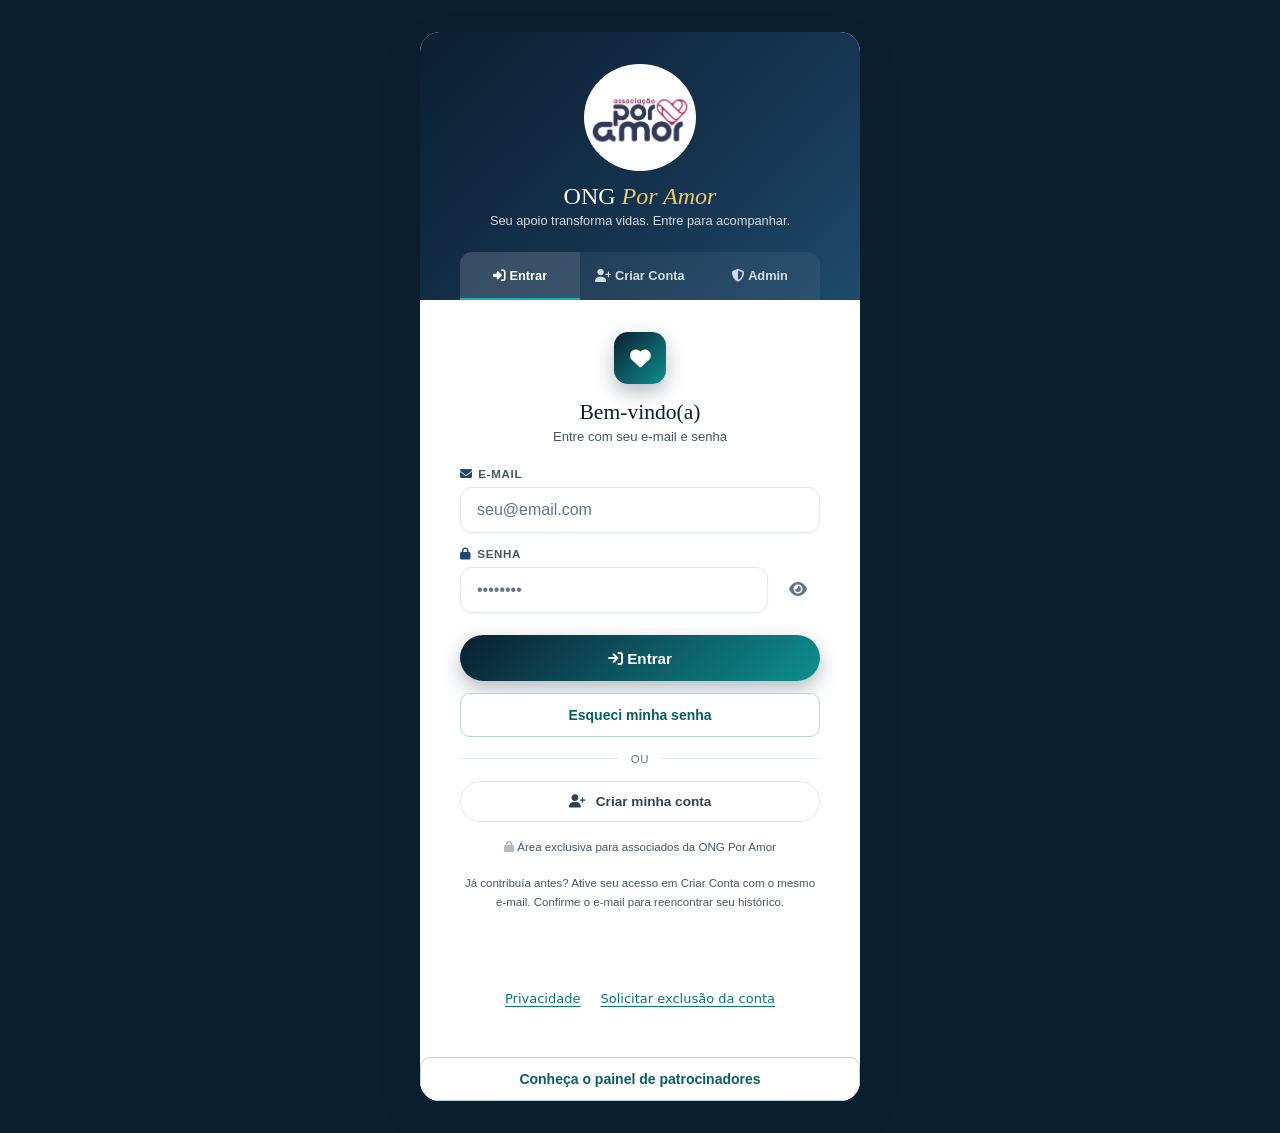
==== commit f83d80f7: "Adiciona cadastro de patrocinadores com painel e planos" ====
--- a/index.html
+++ b/index.html
@@ -853,7 +853,7 @@
 }
 
 </style>
-<link rel="stylesheet" href="improvements.css?v=b0ce7867231b">
+<link rel="stylesheet" href="improvements.css?v=f72063161236">
 <script src="domain.js?v=1d8daa23769d"></script>
 </head>
 <body>
@@ -1920,6 +1920,7 @@
 //  VIEW MANAGER
 // ═══════════════════════════════════════════
 function showView(id){
+  if(id!=='view-patrocinador')window.AmorSponsors?.stop();
   document.querySelectorAll('.view').forEach(v=>v.classList.remove('active'));
   const el = g(id);
   if(el){ el.classList.add('active'); }
@@ -2871,9 +2872,11 @@
 }
 
 function continuarTipo(){
-  if(!tipoSelecionado){ toast('Escolha uma opção: Associado ou Doador','err'); return; }
+  if(!tipoSelecionado){ toast('Escolha uma opção: Associado, Doador ou Patrocinador','err'); return; }
   fecharTipoSelect();
-  if(tipoSelecionado === 'associado'){
+  if(tipoSelecionado === 'patrocinador'){
+    AmorSponsors.begin().catch(()=>toast('Não foi possível abrir o cadastro de patrocínio. Tente novamente.','err'));return;
+  } else if(tipoSelecionado === 'associado'){
     // Fluxo normal: abre formulário completo
     showView('view-form');
     goPage(1);
@@ -3118,7 +3121,8 @@
   if(document.hidden){ pararPolling(); } else { iniciarPolling(); }
 });
 </script>
-<script src="review-workspace.js?v=36e6db4855b6"></script>
-<script src="app.js?v=ec90206be618"></script>
+<script src="review-workspace.js?v=3f8954ca35aa"></script>
+<script src="sponsors.js?v=dca80fffa3c0"></script>
+<script src="app.js?v=328fbaa14540"></script>
 </body>
 </html>
--- a/improvements.css
+++ b/improvements.css
@@ -203,3 +203,26 @@
 .password-reset-dialog [data-cancel]{background:white;color:#163450}
 .password-reset-dialog button:disabled{opacity:.6;cursor:default}
 .balance-help{font-size:13px;line-height:1.55;color:#475569;margin-top:12px;max-width:50ch}
+/* Parceiros Por Amor */
+.sponsor-mobile-picker{display:none}
+@media(max-width:768px){.tier-bronze .sponsor-slot:not(.occupied)::after,.tier-ferro .sponsor-slot:not(.occupied)::after{content:attr(data-position);font:600 9px/1.4 system-ui}}
+#view-patrocinador{min-height:100dvh;background:#f5f7fa;color:#0b1f31}
+.sponsor-topbar{background:#0b1f31;color:white;padding:16px max(20px,calc((100vw - 1080px)/2));display:flex;align-items:center;justify-content:space-between;gap:16px}
+.sponsor-topbar>div{display:flex;align-items:center;gap:12px;font:italic 22px Georgia,serif}.sponsor-topbar img{width:48px;height:48px;object-fit:contain;border-radius:50%;background:white}
+.sponsor-topbar button{border:1px solid #8494a2;color:white;background:transparent;padding:10px 16px;border-radius:12px;min-height:44px}
+.sponsor-main{max-width:1080px;margin:auto;padding:30px 20px 60px}.sponsor-heading{display:flex;justify-content:space-between;gap:20px;align-items:center}.sponsor-heading h1{font:36px/1.2 Georgia,serif;margin:8px 0 12px}.sponsor-heading p{line-height:1.6;max-width:58ch}
+.sponsor-eyebrow{font:700 11px/1.4 system-ui;letter-spacing:.12em;color:#087f83;margin-bottom:8px}.sponsor-main button{cursor:pointer;font:600 14px system-ui;min-height:44px}.sponsor-main button:disabled{cursor:default;opacity:.6}
+.sponsor-main button:not(.sponsor-slot):not(.sponsor-primary){border:1px solid #becbd4;background:white;color:#163450;padding:10px 16px;border-radius:12px}.sponsor-primary{border:0;background:#087f83;color:white;padding:13px 20px;border-radius:12px;min-height:48px}
+.sponsor-tabs{display:flex;flex-wrap:wrap;gap:10px;margin:20px 0}.sponsor-tabs [hidden],.sponsor-topbar [hidden]{display:none!important}
+#sponsor-status{margin:16px 0;line-height:1.6;font-size:14px;color:#35615c}#sponsor-status.sponsor-error{background:#fff0ed;color:#a92727;padding:12px;border-radius:10px}
+#sponsor-board-region{overflow-x:auto;padding-bottom:10px}.sponsor-panel{background:white;border:6px solid #929aa9;box-shadow:0 14px 30px #0b1f3112;min-width:620px;max-width:1000px;margin:12px auto;padding:0 16px 18px;border-radius:3px}
+.sponsor-panel-header{display:flex;align-items:center;justify-content:space-between;gap:12px;background:#303b60;margin:0 -16px 14px;padding:12px 18px;color:white;font-size:15px}.sponsor-panel-header img{height:56px;width:58px;object-fit:contain;background:white;border-radius:50%}
+.sponsor-row{display:grid;gap:7px;margin-top:7px}.sponsor-row.tier-diamante{grid-template-columns:1fr;width:44%;margin:12px auto 8px}.tier-ouro{grid-template-columns:repeat(2,1fr)}.tier-prata{grid-template-columns:repeat(4,1fr)}.tier-bronze{grid-template-columns:repeat(6,1fr)}.tier-ferro{grid-template-columns:repeat(10,1fr)}
+.sponsor-slot{border:0;border-radius:5px;min-height:84px;display:flex;align-items:center;justify-content:center;flex-direction:column;padding:7px 4px;gap:4px;color:white;overflow:hidden;text-align:center}.sponsor-slot strong{text-transform:uppercase;font-size:15px}.sponsor-slot span{font-size:12px;font-weight:500;white-space:nowrap}.sponsor-slot small{font-size:10px;font-weight:500}.sponsor-slot img{display:block;width:100%;height:100%;max-height:90px;object-fit:contain;background:white;border-radius:3px}
+.tier-diamante .sponsor-slot{background:#c51e50;min-height:104px}.tier-ouro .sponsor-slot{background:#b5921a}.tier-prata .sponsor-slot{background:#8994ab;min-height:70px}.tier-bronze .sponsor-slot{background:#a66a3e;min-height:64px}.tier-ferro .sponsor-slot{background:#5f6e92;min-height:60px}.tier-bronze strong,.tier-ferro strong{font-size:10px}.tier-bronze span,.tier-ferro span{font-size:9px}.tier-bronze small,.tier-ferro small{font-size:8px}
+.sponsor-slot[aria-pressed=true]{outline:4px solid #0c8d8d;outline-offset:2px}.sponsor-slot.occupied{background:white;box-shadow:inset 0 0 0 1px #cbd5e1}.sponsor-caption{font-size:12px;line-height:1.5;min-width:600px;margin:12px 0;color:#475569}
+.sponsor-card{background:white;border:1px solid #dbe3e9;border-radius:20px;padding:28px;margin:24px 0;box-shadow:0 6px 20px #0b1f3105}.sponsor-card h2{font:28px/1.25 Georgia,serif;margin-bottom:12px}.sponsor-card h3{font-size:18px;margin:16px 0 10px}.sponsor-card p,.sponsor-card li{font-size:14px;line-height:1.65}.sponsor-card ul{margin:16px 0 20px;padding-left:22px}.sponsor-card>label{display:block;font-weight:600;margin-top:18px}.sponsor-card input[type=file]{display:block;font:14px system-ui;width:100%;margin:12px 0;min-height:44px}
+.sponsor-form{display:grid;grid-template-columns:repeat(2,minmax(0,1fr));gap:18px;margin-top:24px}.sponsor-form>label,.sponsor-plan-form label{display:grid;gap:8px;font-size:14px;font-weight:600}.sponsor-form .fi,.sponsor-plan-form .fi{width:100%;min-width:0}.sponsor-form-wide{grid-column:1/-1}.sponsor-consents{display:grid;gap:16px;border-top:1px solid #dbe3e9;padding-top:20px}.sponsor-consents label{display:flex;align-items:flex-start;gap:10px;font-size:13px;line-height:1.6;flex-wrap:wrap}.sponsor-consents input{width:20px;height:20px;flex-shrink:0}.sponsor-help{font-size:13px!important;color:#475569}
+.sponsor-payment-controls{display:flex;align-items:end;flex-wrap:wrap;gap:12px;margin:24px 0}.sponsor-payment-controls label{display:grid;gap:8px;flex:1;min-width:220px}.sponsor-history-row{display:flex;align-items:center;justify-content:space-between;flex-wrap:wrap;gap:12px;padding:16px 0;border-bottom:1px solid #e2e8f0;font-size:14px}.sponsor-plan-form{display:grid;grid-template-columns:repeat(3,minmax(0,1fr));gap:16px;margin-top:20px}.sponsor-admin-item{padding:16px 0;border-bottom:1px solid #e2e8f0}.sponsor-admin-item button{margin-top:12px}
+#sponsor-checkout [data-pix]{display:grid;gap:12px;margin:16px 0}#sponsor-checkout textarea{width:100%;min-height:92px;padding:12px;border:1px solid #b9cbd3;border-radius:8px}
+@media(min-width:769px){.tipo-options{grid-template-columns:repeat(3,minmax(0,1fr))}}@media(max-width:768px){.sponsor-main{padding:20px 12px 40px}.sponsor-heading h1{font-size:28px}.sponsor-heading{align-items:flex-start}.sponsor-topbar{padding:12px 16px}.sponsor-topbar>div{font-size:18px}.sponsor-card{padding:20px}.sponsor-form,.sponsor-plan-form{grid-template-columns:1fr}.sponsor-tabs button{flex:1 1 140px}.tipo-options{grid-template-columns:1fr}.sponsor-payment-controls>*{width:100%}.sponsor-mobile-picker{display:grid;gap:8px;font:600 14px/1.5 system-ui;margin:12px 0 20px}.sponsor-mobile-picker select{width:100%;font-size:16px;min-height:48px}.sponsor-panel{min-width:0;border-width:4px;padding:0 6px 12px}.sponsor-panel-header{margin:0 -6px 12px;padding:8px;font-size:10px}.sponsor-panel-header img{width:38px;height:38px}.sponsor-row{gap:3px;margin-top:4px}.sponsor-slot{padding:7px 2px;min-width:0}.sponsor-slot strong{font-size:11px}.sponsor-slot span{font-size:9px}.sponsor-slot small{font-size:8px}.tier-prata strong{font-size:9px}.tier-bronze strong,.tier-ferro strong{font-size:7px}.tier-bronze span,.tier-ferro span,.tier-bronze small,.tier-ferro small{display:none}.sponsor-caption{min-width:0}.sponsor-row.tier-diamante{width:50%}}
